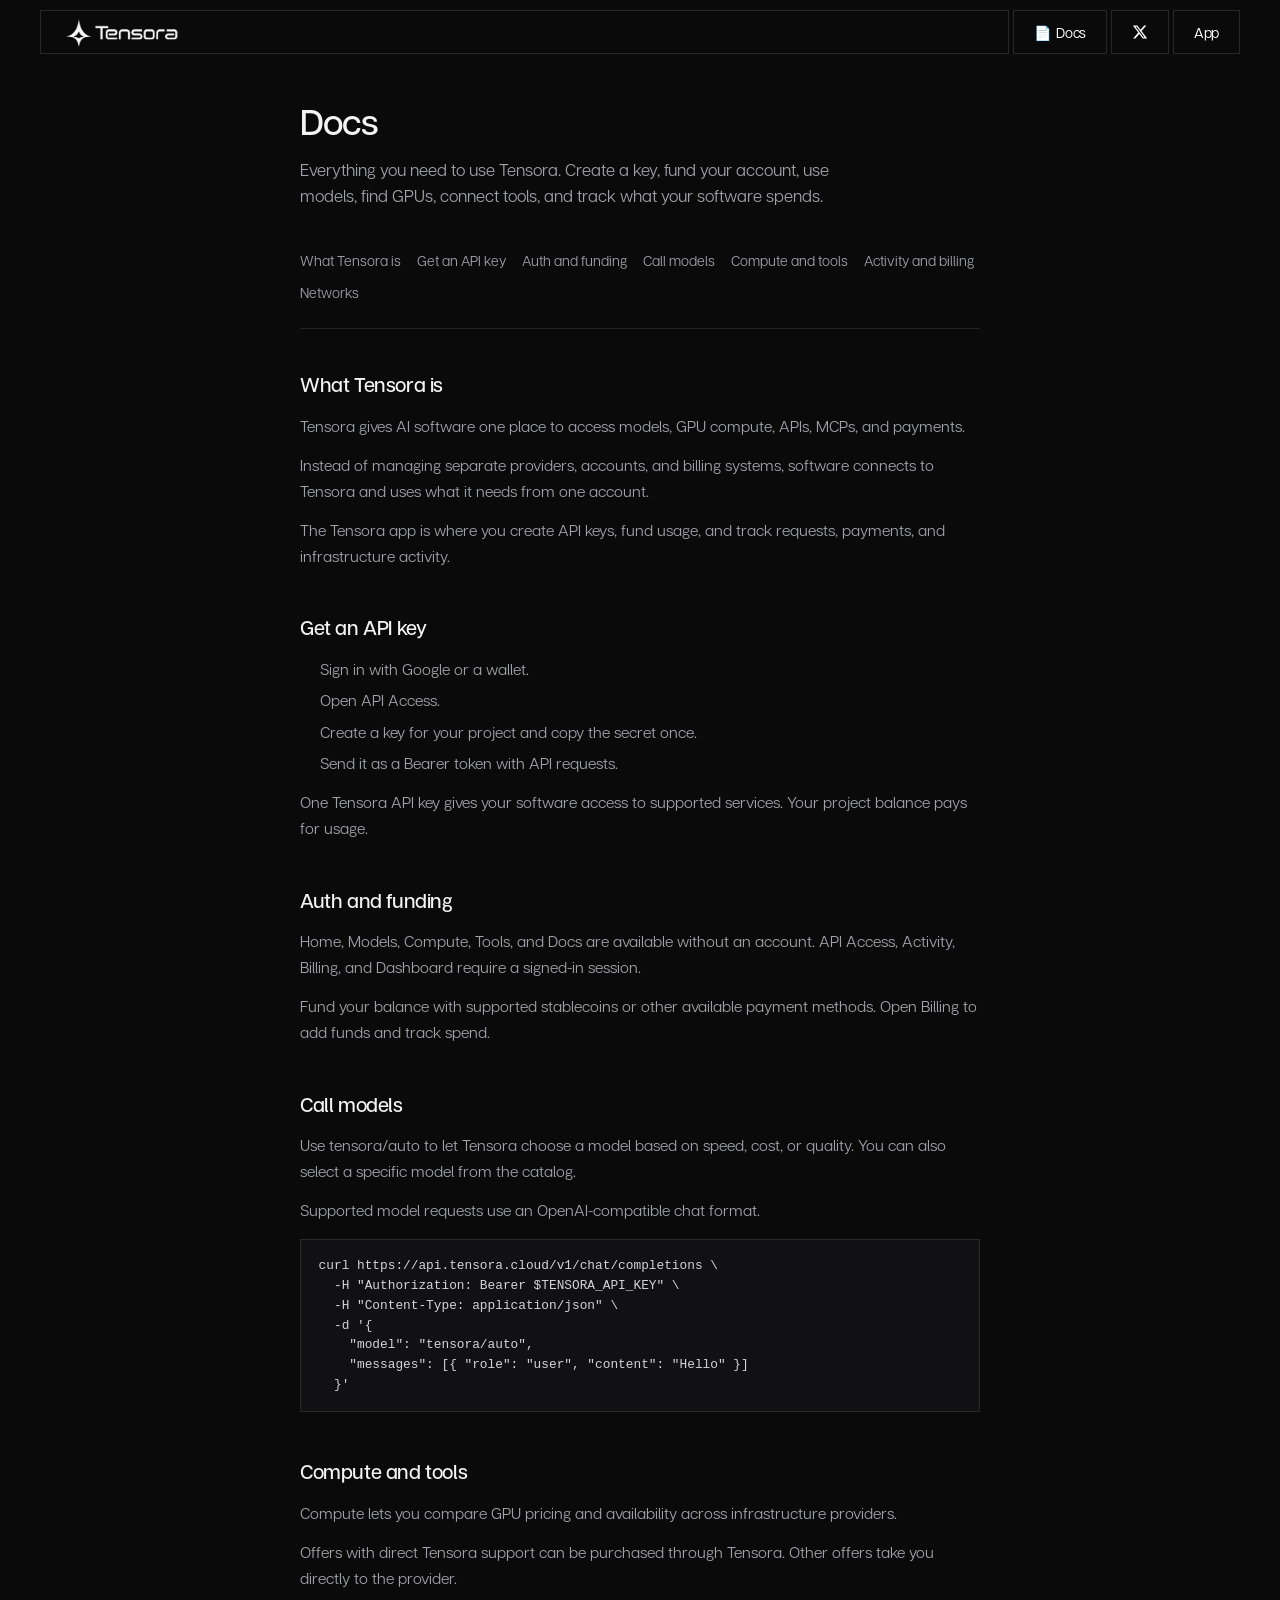
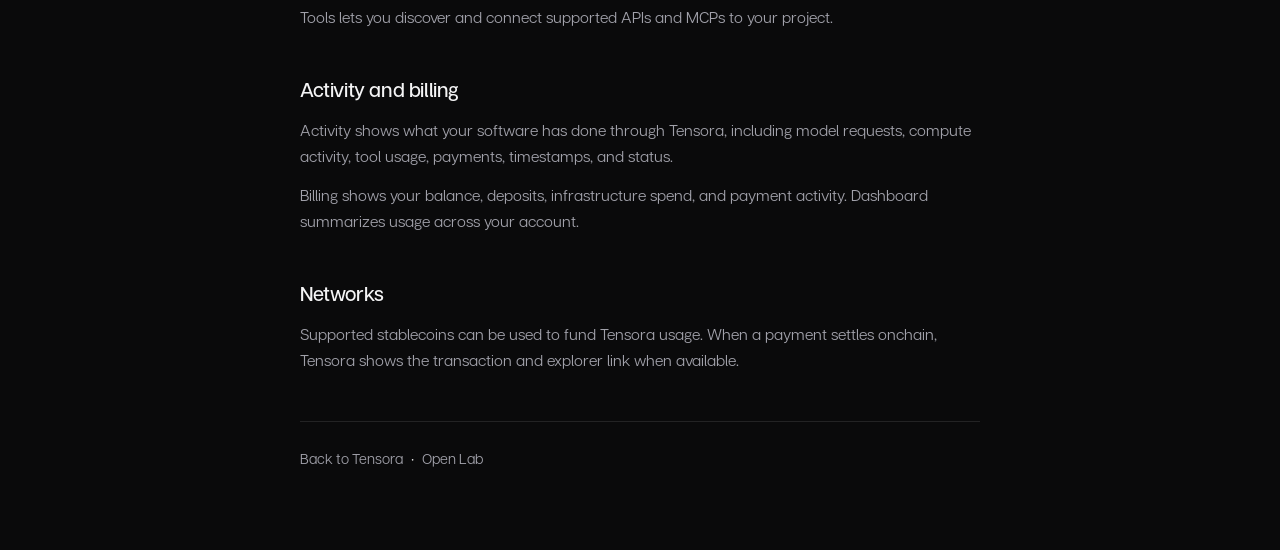
==== docs.html @ 8a699c8e "Initial commit: Tensora Cloud marketing site. Co-authored-by: Cursor <cursoragent@cursor.com>" ====
<!DOCTYPE html>
<html lang="en" class="dark">
<head>
  <meta charset="utf-8" />
  <meta name="viewport" content="width=device-width, initial-scale=1" />
  <title>Docs | Tensora</title>
  <meta name="description" content="Learn how to use models, compare GPU compute, connect tools, fund usage, and track activity through Tensora." />
  <link rel="stylesheet" href="assets/use.typekit.net/tcb4uyw.css" />
  <link rel="stylesheet" href="_next/static/chunks/139uxl22pgbkf_0db2327f.css" />
  <style>
    :root {
      --doc-bg: #0a0a0b;
      --doc-fg: #f4f4f5;
      --doc-muted: #a1a1aa;
      --doc-line: rgba(255,255,255,0.1);
    }
    body.docs-page {
      margin: 0;
      background: var(--doc-bg);
      color: var(--doc-fg);
      font-family: "articulat-cf", Inter, ui-sans-serif, system-ui, sans-serif;
    }
    .docs-wrap {
      max-width: 720px;
      margin: 0 auto;
      padding: 2.5rem 1.25rem 5rem;
    }
    .docs-wrap h1 {
      margin: 0 0 0.5rem;
      font-size: clamp(1.75rem, 4vw, 2.25rem);
      font-weight: 600;
      letter-spacing: -0.03em;
    }
    .docs-lead {
      margin: 0 0 2.5rem;
      color: var(--doc-muted);
      font-size: 1.05rem;
      line-height: 1.55;
      max-width: 36rem;
    }
    .docs-toc {
      display: flex;
      flex-wrap: wrap;
      gap: 0.5rem 1rem;
      margin: 0 0 2.5rem;
      padding: 0 0 1.5rem;
      border-bottom: 1px solid var(--doc-line);
      list-style: none;
    }
    .docs-toc a {
      color: var(--doc-muted);
      text-decoration: none;
      font-size: 0.875rem;
    }
    .docs-toc a:hover { color: var(--doc-fg); }
    .docs-section {
      margin-bottom: 2.75rem;
      scroll-margin-top: 5rem;
    }
    .docs-section h2 {
      margin: 0 0 0.85rem;
      font-size: 1.25rem;
      font-weight: 600;
      letter-spacing: -0.02em;
    }
    .docs-section p {
      margin: 0 0 0.85rem;
      color: var(--doc-muted);
      font-size: 0.975rem;
      line-height: 1.65;
    }
    .docs-section p:last-child { margin-bottom: 0; }
    .docs-section ol,
    .docs-section ul {
      margin: 0.5rem 0 0.85rem;
      padding-left: 1.25rem;
      color: var(--doc-muted);
      font-size: 0.975rem;
      line-height: 1.65;
    }
    .docs-section li { margin-bottom: 0.35rem; }
    .docs-section code,
    .docs-section pre {
      font-family: ui-monospace, SFMono-Regular, Menlo, Consolas, monospace;
      font-size: 0.8rem;
    }
    .docs-section pre {
      margin: 1rem 0 0;
      padding: 1rem 1.1rem;
      overflow-x: auto;
      border: 1px solid var(--doc-line);
      background: #111113;
      color: #d4d4d8;
      line-height: 1.55;
    }
    .docs-section a {
      color: var(--doc-fg);
      text-underline-offset: 3px;
    }
    .docs-footer-link {
      margin-top: 3rem;
      padding-top: 1.5rem;
      border-top: 1px solid var(--doc-line);
    }
    .docs-footer-link a {
      color: var(--doc-muted);
      font-size: 0.9rem;
      text-decoration: none;
    }
    .docs-footer-link a:hover { color: var(--doc-fg); }
  </style>
</head>
<body class="docs-page">
  <header class="sticky top-0 z-50 flex items-center pt-2.5">
    <div class="container flex items-center gap-1">
      <div class="relative z-60 flex h-11 flex-1 items-center justify-between bg-[#0a0a0b] border border-white/15 pr-0 pl-6">
        <div class="relative flex h-full shrink-0 items-center">
          <a class="inline-flex shrink-0" href="index.html">
            <img alt="Tensora" class="block h-7 w-auto shrink-0" height="56" width="290" src="images/brand/logo-header-white.png?v=5" />
          </a>
        </div>
      </div>
      <nav aria-label="Actions" class="hidden items-center gap-1 lg:flex">
        <a class="inline-flex items-center justify-center h-11 gap-1.5 font-medium tracking-tight transition duration-200 ease-in-out border border-white/20 bg-transparent text-white hover:bg-white/10 px-5 text-sm" href="docs.html"><span aria-hidden="true">📄</span> Docs</a>
        <a aria-label="X (Twitter)" class="inline-flex items-center justify-center h-11 gap-1.5 font-medium tracking-tight transition duration-200 ease-in-out border border-white/20 bg-transparent text-white hover:bg-white/10 px-5 text-sm" href="https://x.com/tensoracloud" rel="noopener noreferrer" target="_blank">
          <svg aria-hidden="true" fill="currentColor" height="16" viewBox="0 0 24 24" width="16" xmlns="http://www.w3.org/2000/svg"><path d="M18.244 2.25h3.308l-7.227 8.26 8.502 11.24H16.17l-5.214-6.817L4.99 21.75H1.68l7.73-8.835L1.254 2.25H8.08l4.713 6.231zm-1.161 17.52h1.833L7.084 4.126H5.117z"></path></svg>
        </a>
        <a class="inline-flex items-center justify-center h-11 gap-1.5 font-medium tracking-tight transition duration-200 ease-in-out border border-white/20 bg-transparent text-white hover:bg-white/10 px-5 text-sm" href="https://app.tensoracloud.xyz/lab/home">App</a>
      </nav>
    </div>
  </header>

  <main class="docs-wrap">
    <h1>Docs</h1>
    <p class="docs-lead">Everything you need to use Tensora. Create a key, fund your account, use models, find GPUs, connect tools, and track what your software spends.</p>

    <ul class="docs-toc">
      <li><a href="#what">What Tensora is</a></li>
      <li><a href="#key">Get an API key</a></li>
      <li><a href="#auth">Auth and funding</a></li>
      <li><a href="#models">Call models</a></li>
      <li><a href="#compute">Compute and tools</a></li>
      <li><a href="#ledger">Activity and billing</a></li>
      <li><a href="#networks">Networks</a></li>
    </ul>

    <section class="docs-section" id="what">
      <h2>What Tensora is</h2>
      <p>Tensora gives AI software one place to access models, GPU compute, APIs, MCPs, and payments.</p>
      <p>Instead of managing separate providers, accounts, and billing systems, software connects to Tensora and uses what it needs from one account.</p>
      <p>The Tensora app is where you create API keys, fund usage, and track requests, payments, and infrastructure activity.</p>
    </section>

    <section class="docs-section" id="key">
      <h2>Get an API key</h2>
      <ol>
        <li>Sign in with Google or a wallet.</li>
        <li>Open API Access.</li>
        <li>Create a key for your project and copy the secret once.</li>
        <li>Send it as a Bearer token with API requests.</li>
      </ol>
      <p>One Tensora API key gives your software access to supported services. Your project balance pays for usage.</p>
    </section>

    <section class="docs-section" id="auth">
      <h2>Auth and funding</h2>
      <p>Home, Models, Compute, Tools, and Docs are available without an account. API Access, Activity, Billing, and Dashboard require a signed-in session.</p>
      <p>Fund your balance with supported stablecoins or other available payment methods. Open Billing to add funds and track spend.</p>
    </section>

    <section class="docs-section" id="models">
      <h2>Call models</h2>
      <p>Use tensora/auto to let Tensora choose a model based on speed, cost, or quality. You can also select a specific model from the catalog.</p>
      <p>Supported model requests use an OpenAI-compatible chat format.</p>
      <pre>curl https://api.tensora.cloud/v1/chat/completions \
  -H "Authorization: Bearer $TENSORA_API_KEY" \
  -H "Content-Type: application/json" \
  -d '{
    "model": "tensora/auto",
    "messages": [{ "role": "user", "content": "Hello" }]
  }'</pre>
    </section>

    <section class="docs-section" id="compute">
      <h2>Compute and tools</h2>
      <p>Compute lets you compare GPU pricing and availability across infrastructure providers.</p>
      <p>Offers with direct Tensora support can be purchased through Tensora. Other offers take you directly to the provider.</p>
      <p>Tools lets you discover and connect supported APIs and MCPs to your project.</p>
    </section>

    <section class="docs-section" id="ledger">
      <h2>Activity and billing</h2>
      <p>Activity shows what your software has done through Tensora, including model requests, compute activity, tool usage, payments, timestamps, and status.</p>
      <p>Billing shows your balance, deposits, infrastructure spend, and payment activity. Dashboard summarizes usage across your account.</p>
    </section>

    <section class="docs-section" id="networks">
      <h2>Networks</h2>
      <p>Supported stablecoins can be used to fund Tensora usage. When a payment settles onchain, Tensora shows the transaction and explorer link when available.</p>
    </section>

    <div class="docs-footer-link">
      <a href="index.html">Back to Tensora</a>
      &nbsp;·&nbsp;
      <a href="https://app.tensoracloud.xyz/lab/home">Open Lab</a>
    </div>
  </main>
</body>
</html>
---- assets/use.typekit.net/tcb4uyw.css ----
/*
 * The Typekit service used to deliver this font or fonts for use on websites
 * is provided by Adobe and is subject to these Terms of Use
 * http://www.adobe.com/products/eulas/tou_typekit. For font license
 * information, see the list below.
 *
 * articulat-cf:
 *   - http://typekit.com/eulas/000000000000000077524f49
 *   - http://typekit.com/eulas/000000000000000077524f50
 *   - http://typekit.com/eulas/000000000000000077524f4e
 *   - http://typekit.com/eulas/000000000000000077524f45
 *   - http://typekit.com/eulas/000000000000000077524f46
 *   - http://typekit.com/eulas/000000000000000077524f48
 *   - http://typekit.com/eulas/000000000000000077524f47
 *   - http://typekit.com/eulas/000000000000000077524f4d
 * articulat-heavy-cf:
 *   - http://typekit.com/eulas/000000000000000077524f4a
 *   - http://typekit.com/eulas/000000000000000077524f41
 *
 * © 2009-2026 Adobe Systems Incorporated. All Rights Reserved.
 */
/*{"last_published":"2026-03-04 16:23:05 UTC"}*/

@import url("../p.typekit.net/p_019ca8a6.css");

@font-face {
font-family:"articulat-cf";
src:url("font_e1961e20.woff2") format("woff2"),url("font_e1961e20.woff2") format("woff"),url("font_e1961e20.woff2") format("opentype");
font-display:swap;font-style:normal;font-weight:400;font-stretch:normal;
}

@font-face {
font-family:"articulat-cf";
src:url("font_e003db55.woff2") format("woff2"),url("font_e003db55.woff2") format("woff"),url("font_e003db55.woff2") format("opentype");
font-display:swap;font-style:normal;font-weight:500;font-stretch:normal;
}

@font-face {
font-family:"articulat-cf";
src:url("font_5bbaa12d.woff2") format("woff2"),url("font_5bbaa12d.woff2") format("woff"),url("font_5bbaa12d.woff2") format("opentype");
font-display:swap;font-style:normal;font-weight:600;font-stretch:normal;
}

@font-face {
font-family:"articulat-cf";
src:url("font_652f71be.woff2") format("woff2"),url("font_652f71be.woff2") format("woff"),url("font_652f71be.woff2") format("opentype");
font-display:swap;font-style:normal;font-weight:700;font-stretch:normal;
}

@font-face {
font-family:"articulat-cf";
src:url("font_e2656b17.woff2") format("woff2"),url("font_e2656b17.woff2") format("woff"),url("font_e2656b17.woff2") format("opentype");
font-display:swap;font-style:italic;font-weight:700;font-stretch:normal;
}

@font-face {
font-family:"articulat-cf";
src:url("font_1f8b46bb.woff2") format("woff2"),url("font_1f8b46bb.woff2") format("woff"),url("font_1f8b46bb.woff2") format("opentype");
font-display:swap;font-style:italic;font-weight:600;font-stretch:normal;
}

@font-face {
font-family:"articulat-cf";
src:url("font_fdccd016.woff2") format("woff2"),url("font_fdccd016.woff2") format("woff"),url("font_fdccd016.woff2") format("opentype");
font-display:swap;font-style:italic;font-weight:400;font-stretch:normal;
}

@font-face {
font-family:"articulat-cf";
src:url("font_af99603a.woff2") format("woff2"),url("font_af99603a.woff2") format("woff"),url("font_af99603a.woff2") format("opentype");
font-display:swap;font-style:italic;font-weight:500;font-stretch:normal;
}

@font-face {
font-family:"articulat-heavy-cf";
src:url("font_c150fe99.woff2") format("woff2"),url("font_c150fe99.woff2") format("woff"),url("font_c150fe99.woff2") format("opentype");
font-display:swap;font-style:normal;font-weight:900;font-stretch:normal;
}

@font-face {
font-family:"articulat-heavy-cf";
src:url("font_ca718fb1.woff2") format("woff2"),url("font_ca718fb1.woff2") format("woff"),url("font_ca718fb1.woff2") format("opentype");
font-display:swap;font-style:italic;font-weight:900;font-stretch:normal;
}

.tk-articulat-cf { font-family: "articulat-cf",sans-serif; }
.tk-articulat-heavy-cf { font-family: "articulat-heavy-cf",sans-serif; }
---- _next/static/chunks/139uxl22pgbkf_0db2327f.css ----
@layer properties{@supports (((-webkit-hyphens:none)) and (not (margin-trim:inline))) or ((-moz-orient:inline) and (not (color:rgb(from red r g b)))){*,:before,:after,::backdrop{--tw-border-spacing-x:0;--tw-border-spacing-y:0;--tw-translate-x:0;--tw-translate-y:0;--tw-translate-z:0;--tw-rotate-x:initial;--tw-rotate-y:initial;--tw-rotate-z:initial;--tw-skew-x:initial;--tw-skew-y:initial;--tw-scroll-snap-strictness:proximity;--tw-space-y-reverse:0;--tw-space-x-reverse:0;--tw-divide-y-reverse:0;--tw-border-style:solid;--tw-gradient-position:initial;--tw-gradient-from:#0000;--tw-gradient-via:#0000;--tw-gradient-to:#0000;--tw-gradient-stops:initial;--tw-gradient-via-stops:initial;--tw-gradient-from-position:0%;--tw-gradient-via-position:50%;--tw-gradient-to-position:100%;--tw-leading:initial;--tw-font-weight:initial;--tw-tracking:initial;--tw-ordinal:initial;--tw-slashed-zero:initial;--tw-numeric-figure:initial;--tw-numeric-spacing:initial;--tw-numeric-fraction:initial;--tw-shadow:0 0 #0000;--tw-shadow-color:initial;--tw-shadow-alpha:100%;--tw-inset-shadow:0 0 #0000;--tw-inset-shadow-color:initial;--tw-inset-shadow-alpha:100%;--tw-ring-color:initial;--tw-ring-shadow:0 0 #0000;--tw-inset-ring-color:initial;--tw-inset-ring-shadow:0 0 #0000;--tw-ring-inset:initial;--tw-ring-offset-width:0px;--tw-ring-offset-color:#fff;--tw-ring-offset-shadow:0 0 #0000;--tw-outline-style:solid;--tw-blur:initial;--tw-brightness:initial;--tw-contrast:initial;--tw-grayscale:initial;--tw-hue-rotate:initial;--tw-invert:initial;--tw-opacity:initial;--tw-saturate:initial;--tw-sepia:initial;--tw-drop-shadow:initial;--tw-drop-shadow-color:initial;--tw-drop-shadow-alpha:100%;--tw-drop-shadow-size:initial;--tw-backdrop-blur:initial;--tw-backdrop-brightness:initial;--tw-backdrop-contrast:initial;--tw-backdrop-grayscale:initial;--tw-backdrop-hue-rotate:initial;--tw-backdrop-invert:initial;--tw-backdrop-opacity:initial;--tw-backdrop-saturate:initial;--tw-backdrop-sepia:initial;--tw-duration:initial;--tw-ease:initial;--tw-content:"";--tw-animation-delay:0s;--tw-animation-direction:normal;--tw-animation-duration:initial;--tw-animation-fill-mode:none;--tw-animation-iteration-count:1;--tw-enter-blur:0;--tw-enter-opacity:1;--tw-enter-rotate:0;--tw-enter-scale:1;--tw-enter-translate-x:0;--tw-enter-translate-y:0;--tw-exit-blur:0;--tw-exit-opacity:1;--tw-exit-rotate:0;--tw-exit-scale:1;--tw-exit-translate-x:0;--tw-exit-translate-y:0}}}@layer theme{:root,:host{--font-sans:var(--font-inter), ui-sans-serif, system-ui, sans-serif, "Apple Color Emoji", "Segoe UI Emoji", "Segoe UI Symbol", "Noto Color Emoji";--color-blue-50:oklch(97% .014 254.604);--color-blue-600:oklch(54.6% .245 262.881);--color-gray-200:oklch(92.8% .006 264.531);--color-black:#000;--color-white:#fff;--spacing:.25rem;--breakpoint-sm:40rem;--container-sm:24rem;--container-md:28rem;--container-lg:32rem;--container-xl:36rem;--container-2xl:42rem;--container-3xl:48rem;--container-5xl:64rem;--container-7xl:80rem;--text-xs:.75rem;--text-xs--line-height:calc(1 / .75);--text-sm:.875rem;--text-sm--line-height:calc(1.25 / .875);--text-base:1rem;--text-base--line-height:calc(1.5 / 1);--text-lg:1.125rem;--text-lg--line-height:calc(1.75 / 1.125);--text-xl:1.25rem;--text-xl--line-height:calc(1.75 / 1.25);--text-2xl:1.5rem;--text-2xl--line-height:calc(2 / 1.5);--text-3xl:1.875rem;--text-3xl--line-height:calc(2.25 / 1.875);--text-4xl:2.25rem;--text-4xl--line-height:calc(2.5 / 2.25);--text-5xl:3rem;--text-5xl--line-height:1;--text-6xl:3.75rem;--text-6xl--line-height:1;--text-8xl:6rem;--text-8xl--line-height:1;--text-9xl:8rem;--text-9xl--line-height:1;--font-weight-normal:400;--font-weight-medium:500;--font-weight-semibold:600;--font-weight-bold:700;--tracking-tighter:-.05em;--tracking-tight:-.025em;--tracking-wide:.025em;--leading-tight:1.25;--leading-snug:1.375;--leading-normal:1.5;--radius-xl:.75rem;--radius-2xl:1rem;--ease-out:cubic-bezier(0, 0, .2, 1);--ease-in-out:cubic-bezier(.4, 0, .2, 1);--animate-spin:spin 1s linear infinite;--animate-pulse:pulse 2s cubic-bezier(.4, 0, .6, 1) infinite;--blur-2xl:40px;--aspect-video:16 / 9;--default-transition-duration:.15s;--default-transition-timing-function:cubic-bezier(.4, 0, .2, 1);--default-font-family:var(--font-inter), ui-sans-serif, system-ui, sans-serif, "Apple Color Emoji", "Segoe UI Emoji", "Segoe UI Symbol", "Noto Color Emoji";--default-mono-font-family:var(--font-jetbrains-mono), ui-monospace, SFMono-Regular, Menlo, Monaco, Consolas, "Liberation Mono", "Courier New", monospace;--color-background:#040406;--color-foreground:#fff;--color-gray-90:#e3e4e9;--color-gray-30:#464853;--color-popover:#09090b;--color-muted-foreground:#a1a1aa;--color-border:#27272a;--spacing-content:96rem}}@layer base{*,:after,:before,::backdrop{box-sizing:border-box;border:0 solid;margin:0;padding:0}::file-selector-button{box-sizing:border-box;border:0 solid;margin:0;padding:0}html,:host{-webkit-text-size-adjust:100%;tab-size:4;line-height:1.5;font-family:var(--default-font-family,ui-sans-serif, system-ui, sans-serif, "Apple Color Emoji", "Segoe UI Emoji", "Segoe UI Symbol", "Noto Color Emoji");font-feature-settings:var(--default-font-feature-settings,normal);font-variation-settings:var(--default-font-variation-settings,normal);-webkit-tap-highlight-color:transparent}hr{height:0;color:inherit;border-top-width:1px}abbr:where([title]){text-decoration:underline dotted}h1,h2,h3,h4,h5,h6{font-size:inherit;font-weight:inherit}a{color:inherit;-webkit-text-decoration:inherit;-webkit-text-decoration:inherit;-webkit-text-decoration:inherit;text-decoration:inherit}b,strong{font-weight:bolder}code,kbd,samp,pre{font-family:var(--default-mono-font-family,ui-monospace, SFMono-Regular, Menlo, Monaco, Consolas, "Liberation Mono", "Courier New", monospace);font-feature-settings:var(--default-mono-font-feature-settings,normal);font-variation-settings:var(--default-mono-font-variation-settings,normal);font-size:1em}small{font-size:80%}sub,sup{vertical-align:baseline;font-size:75%;line-height:0;position:relative}sub{bottom:-.25em}sup{top:-.5em}table{text-indent:0;border-color:inherit;border-collapse:collapse}:-moz-focusring{outline:auto}progress{vertical-align:baseline}summary{display:list-item}ol,ul,menu{list-style:none}img,svg,video,canvas,audio,iframe,embed,object{vertical-align:middle;display:block}img,video{max-width:100%;height:auto}button,input,select,optgroup,textarea{font:inherit;font-feature-settings:inherit;font-variation-settings:inherit;letter-spacing:inherit;color:inherit;opacity:1;background-color:#0000;border-radius:0}::file-selector-button{font:inherit;font-feature-settings:inherit;font-variation-settings:inherit;letter-spacing:inherit;color:inherit;opacity:1;background-color:#0000;border-radius:0}:where(select:is([multiple],[size])) optgroup{font-weight:bolder}:where(select:is([multiple],[size])) optgroup option{padding-inline-start:20px}::file-selector-button{margin-inline-end:4px}::placeholder{opacity:1}@supports (not ((-webkit-appearance:-apple-pay-button))) or (contain-intrinsic-size:1px){::placeholder{color:currentColor}@supports (color:color-mix(in lab, red, red)){::placeholder{color:color-mix(in oklab, currentcolor 50%, transparent)}}}textarea{resize:vertical}::-webkit-search-decoration{-webkit-appearance:none}::-webkit-date-and-time-value{min-height:1lh;text-align:inherit}::-webkit-datetime-edit{display:inline-flex}::-webkit-datetime-edit-fields-wrapper{padding:0}::-webkit-datetime-edit{padding-block:0}::-webkit-datetime-edit-year-field{padding-block:0}::-webkit-datetime-edit-month-field{padding-block:0}::-webkit-datetime-edit-day-field{padding-block:0}::-webkit-datetime-edit-hour-field{padding-block:0}::-webkit-datetime-edit-minute-field{padding-block:0}::-webkit-datetime-edit-second-field{padding-block:0}::-webkit-datetime-edit-millisecond-field{padding-block:0}::-webkit-datetime-edit-meridiem-field{padding-block:0}::-webkit-calendar-picker-indicator{line-height:1}:-moz-ui-invalid{box-shadow:none}button,input:where([type=button],[type=reset],[type=submit]){appearance:button}::file-selector-button{appearance:button}::-webkit-inner-spin-button{height:auto}::-webkit-outer-spin-button{height:auto}[hidden]:where(:not([hidden=until-found])){display:none!important}*,:after,:before,::backdrop{border-color:var(--color-gray-200,currentcolor)}::file-selector-button{border-color:var(--color-gray-200,currentcolor)}*{border-color:#27272a}body{color:#fff;background-color:#040406}body:has([data-slot=documentation-menu-trigger]){--footer-safe-area-spacing:3.25rem}:where(:focus-visible):focus-visible{--tw-ring-shadow:var(--tw-ring-inset,) 0 0 0 calc(2px + var(--tw-ring-offset-width)) var(--tw-ring-color,currentcolor);box-shadow:var(--tw-inset-shadow), var(--tw-inset-ring-shadow), var(--tw-ring-offset-shadow), var(--tw-ring-shadow), var(--tw-shadow);--tw-ring-color:#a3c7fa;--tw-ring-offset-width:2px;--tw-ring-offset-shadow:var(--tw-ring-inset,) 0 0 0 var(--tw-ring-offset-width) var(--tw-ring-offset-color);--tw-ring-offset-color:#040406;--tw-outline-style:none;outline-style:none}@media (forced-colors:active){:where(:focus-visible):focus-visible{outline-offset:2px;outline:2px solid #0000}}a:not([class]){border-radius:.25rem}a:not([class]):focus-visible{--tw-ring-offset-width:0px;--tw-ring-offset-shadow:var(--tw-ring-inset,) 0 0 0 var(--tw-ring-offset-width) var(--tw-ring-offset-color)}button:not(:disabled),[role=button]:not(:disabled){cursor:pointer}}@layer components{.c15t-ui-root-RhSvQ>:not([hidden])~:not([hidden]){--space-y-reverse:0;margin-top:calc(1rem * calc(1 - var(--space-y-reverse)));margin-bottom:calc(1rem * var(--space-y-reverse))}.c15t-ui-item-v83OH{padding:var(--accordion-padding);background-color:var(--accordion-background-color);box-shadow:inset 0 0 0 1px var(--accordion-border-color);transition:background-color var(--accordion-duration) var(--accordion-ease), box-shadow var(--accordion-duration) var(--accordion-ease);border-radius:var(--accordion-radius);position:relative;overflow:visible}.c15t-dark .c15t-ui-item-v83OH{background-color:var(--accordion-background-color-dark);box-shadow:inset 0 0 0 1px var(--accordion-border-color-dark)}.c15t-ui-item-v83OH:is(:hover,[data-state=open]){background-color:var(--accordion-background-hover);box-shadow:inset 0 0 0 1px var(--accordion-border-color)}.c15t-dark .c15t-ui-item-v83OH:is(:hover,[data-state=open]){background-color:var(--accordion-background-hover-dark);box-shadow:inset 0 0 0 1px var(--accordion-border-color-dark)}.c15t-ui-item-v83OH:focus-within:not(:has(.c15t-ui-triggerInner-lwGP6:focus-visible)){background-color:var(--accordion-background-hover);box-shadow:inset 0 0 0 1px var(--accordion-border-color)}.c15t-dark .c15t-ui-item-v83OH:focus-within:not(:has(.c15t-ui-triggerInner-lwGP6:focus-visible)){background-color:var(--accordion-background-hover-dark);box-shadow:inset 0 0 0 1px var(--accordion-border-color-dark)}.c15t-ui-item-v83OH:has(.c15t-ui-triggerInner-lwGP6:focus-visible){box-shadow:var(--accordion-focus-shadow)}.c15t-dark .c15t-ui-item-v83OH:has(.c15t-ui-triggerInner-lwGP6:focus-visible){box-shadow:var(--accordion-focus-shadow-dark)}.c15t-ui-trigger-uhpMT{justify-content:space-between;align-items:center;width:100%;display:flex;position:relative;overflow:visible}.c15t-ui-triggerInner-lwGP6{letter-spacing:-.006em;text-align:left;width:100%;color:var(--accordion-text-color);cursor:pointer;border-radius:var(--accordion-radius);z-index:1;touch-action:manipulation;background:0 0;border:0;justify-content:flex-start;align-items:center;gap:.625rem;margin:0;padding:0;font-size:.875rem;font-weight:500;line-height:1.25rem;display:flex;position:relative}.c15t-ui-triggerInner-lwGP6 [data-slot=accordion-arrow]{margin-inline-start:auto}.c15t-dark .c15t-ui-triggerInner-lwGP6{color:var(--accordion-text-color-dark)}.c15t-ui-triggerInner-lwGP6:focus-visible{outline:none}.c15t-ui-icon-X1brh{width:var(--accordion-icon-size);height:var(--accordion-icon-size);color:var(--accordion-icon-color);flex-shrink:0}.c15t-dark .c15t-ui-icon-X1brh{color:var(--accordion-icon-color-dark)}.c15t-ui-arrowOpen-yE84x,.c15t-ui-arrowClose-QjqQt{width:var(--accordion-icon-size);height:var(--accordion-icon-size);transition:color var(--accordion-duration) var(--accordion-ease);flex-shrink:0;display:block}.c15t-ui-arrowOpen-yE84x{color:var(--accordion-arrow-color)}.c15t-dark .c15t-ui-arrowOpen-yE84x{color:var(--accordion-arrow-color-dark)}.c15t-ui-item-v83OH:hover .c15t-ui-arrowOpen-yE84x{color:var(--accordion-icon-color)}.c15t-dark .c15t-ui-item-v83OH:hover .c15t-ui-arrowOpen-yE84x{color:var(--accordion-icon-color-dark)}.c15t-ui-arrowClose-QjqQt{color:var(--accordion-icon-color);display:none}.c15t-dark .c15t-ui-arrowClose-QjqQt{color:var(--accordion-icon-color-dark)}.c15t-ui-item-v83OH[data-state=open] .c15t-ui-arrowOpen-yE84x{display:none}.c15t-ui-item-v83OH[data-state=open] .c15t-ui-arrowClose-QjqQt{display:block}.c15t-ui-content-YJGot{transition:grid-template-rows var(--accordion-duration) var(--accordion-ease);grid-template-rows:0fr;display:grid;overflow:hidden}.c15t-ui-content-YJGot[data-state=open]{grid-template-rows:1fr}.c15t-ui-content-YJGot[data-state=closed]{pointer-events:none}.c15t-ui-content-YJGot>[data-slot=accordion-content-viewport]{min-height:0;overflow:hidden}.c15t-ui-contentInner-lPIUe{letter-spacing:-.006em;color:var(--accordion-content-color);opacity:1;transition:opacity calc(var(--accordion-duration) * .35) ease-out, transform calc(var(--accordion-duration) * .35) ease-out;will-change:opacity, transform;padding-top:.75rem;font-size:.875rem;line-height:1.25rem;transform:translateY(0)}.c15t-ui-content-YJGot[data-state=closed] .c15t-ui-contentInner-lPIUe{opacity:0;transform:translateY(-.125rem)}.c15t-dark .c15t-ui-contentInner-lPIUe{color:var(--accordion-content-color-dark)}@media (prefers-reduced-motion:reduce){.c15t-ui-item-v83OH,.c15t-ui-content-YJGot,.c15t-ui-arrowOpen-yE84x,.c15t-ui-arrowClose-QjqQt{transition:none}}@media (hover:none){.c15t-ui-item-v83OH:hover{background-color:var(--accordion-background-color)}.c15t-ui-item-v83OH:hover .c15t-ui-arrowOpen-yE84x{color:var(--accordion-arrow-color)}}.c15t-ui-button-Lo5cc{border-radius:var(--button-border-radius);font-weight:var(--button-font-weight);transition:var(--button-transition);cursor:var(--button-cursor);border:var(--button-border-width) var(--button-border-style) var(--button-border-color);font-size:var(--button-font-size);line-height:var(--button-line-height);color:var(--button-text);font-family:var(--button-font);touch-action:manipulation;justify-content:center;align-items:center;gap:.5rem;display:inline-flex}.c15t-ui-button-Lo5cc:focus-visible{box-shadow:var(--button-shadow-primary-focus);outline:none}.c15t-dark .c15t-ui-button-Lo5cc:focus-visible{box-shadow:var(--button-shadow-primary-focus-dark)}.c15t-dark .c15t-ui-button-Lo5cc{color:var(--button-text-dark)}.c15t-ui-button-Lo5cc:disabled{opacity:.5;cursor:not-allowed}.c15t-ui-button-Lo5cc:active:not(:disabled){transform:scale(.97)}.c15t-ui-button-medium-zdZk5{font-size:var(--button-font-size);line-height:var(--button-line-height);padding:.625rem 1rem}.c15t-ui-button-small-nclev{font-size:var(--button-font-size);line-height:var(--button-line-height);padding:.5rem .75rem}.c15t-ui-button-xsmall-xj0Fq{font-size:var(--button-font-size);line-height:var(--button-line-height);padding:.375rem .625rem}.c15t-ui-button-xxsmall-qDcpO{font-size:var(--button-font-size);line-height:var(--button-line-height);padding:.25rem .5rem}.c15t-ui-button-primary-filled-u895k{background-color:var(--button-primary);color:var(--button-background-color)}.c15t-ui-button-primary-filled-u895k:focus-visible{box-shadow:var(--button-shadow-primary-focus)}.c15t-dark .c15t-ui-button-primary-filled-u895k{background-color:var(--button-primary-dark);color:var(--button-background-color-dark)}.c15t-ui-button-primary-filled-u895k:hover:not(:disabled){background-color:var(--button-primary-hover);transition:var(--button-hover-transition-color)}.c15t-dark .c15t-ui-button-primary-filled-u895k:hover:not(:disabled){background-color:var(--button-primary-hover-dark);transition:var(--button-hover-transition-color)}.c15t-ui-button-primary-stroke-rMkBn{background-color:var(--button-background-color);color:var(--button-primary);box-shadow:var(--button-shadow-primary)}.c15t-dark .c15t-ui-button-primary-stroke-rMkBn{background-color:var(--button-background-color-dark);color:var(--button-primary-dark);box-shadow:var(--button-shadow-primary-dark)}.c15t-ui-button-primary-stroke-rMkBn:hover:not(:disabled){background-color:var(--button-primary-hover-tint);box-shadow:var(--button-shadow-primary-hover);transition:var(--button-hover-transition-full)}.c15t-dark .c15t-ui-button-primary-stroke-rMkBn:hover:not(:disabled){background-color:var(--button-primary-hover-tint);box-shadow:var(--button-shadow-primary-hover-dark);transition:var(--button-hover-transition-full)}.c15t-ui-button-primary-lighter-pa1_G{background-color:var(--button-primary)}@supports (color:color-mix(in lab, red, red)){.c15t-ui-button-primary-lighter-pa1_G{background-color:color-mix(in srgb, var(--button-primary) 10%, transparent)}}.c15t-ui-button-primary-lighter-pa1_G{color:var(--button-primary)}@supports (color:color-mix(in lab, red, red)){.c15t-ui-button-primary-lighter-pa1_G{color:color-mix(in srgb, var(--button-primary) 85%, black)}}.c15t-dark .c15t-ui-button-primary-lighter-pa1_G{background-color:var(--button-primary-dark)}@supports (color:color-mix(in lab, red, red)){.c15t-dark .c15t-ui-button-primary-lighter-pa1_G{background-color:color-mix(in srgb, var(--button-primary-dark) 10%, transparent)}}.c15t-dark .c15t-ui-button-primary-lighter-pa1_G{color:var(--button-primary-dark)}.c15t-ui-button-primary-lighter-pa1_G:hover:not(:disabled){background-color:var(--button-primary)}@supports (color:color-mix(in lab, red, red)){.c15t-ui-button-primary-lighter-pa1_G:hover:not(:disabled){background-color:color-mix(in srgb, var(--button-primary) 20%, transparent)}}.c15t-ui-button-primary-lighter-pa1_G:hover:not(:disabled){transition:var(--button-hover-transition-color)}.c15t-dark .c15t-ui-button-primary-lighter-pa1_G:hover:not(:disabled){background-color:var(--button-primary-dark)}@supports (color:color-mix(in lab, red, red)){.c15t-dark .c15t-ui-button-primary-lighter-pa1_G:hover:not(:disabled){background-color:color-mix(in srgb, var(--button-primary-dark) 20%, transparent)}}.c15t-dark .c15t-ui-button-primary-lighter-pa1_G:hover:not(:disabled){transition:var(--button-hover-transition-color)}.c15t-ui-button-primary-ghost-gUXbr{color:var(--button-primary)}.c15t-dark .c15t-ui-button-primary-ghost-gUXbr{color:var(--button-primary-dark)}.c15t-ui-button-primary-ghost-gUXbr:hover:not(:disabled),.c15t-dark .c15t-ui-button-primary-ghost-gUXbr:hover:not(:disabled){background-color:var(--button-primary-hover-tint);transition:var(--button-hover-transition-color)}.c15t-ui-button-neutral-filled-iBUdt{background-color:var(--button-neutral);color:var(--button-background-color)}.c15t-ui-button-neutral-filled-iBUdt:focus-visible{box-shadow:var(--button-shadow-neutral-focus)}.c15t-dark .c15t-ui-button-neutral-filled-iBUdt{background-color:var(--button-neutral-dark);color:var(--button-background-color-dark)}.c15t-ui-button-neutral-filled-iBUdt:hover:not(:disabled){background-color:var(--button-neutral-hover);box-shadow:none;transition:var(--button-hover-transition-color)}.c15t-dark .c15t-ui-button-neutral-filled-iBUdt:hover:not(:disabled){background-color:var(--button-neutral-hover-dark);box-shadow:none;transition:var(--button-hover-transition-color)}.c15t-ui-button-neutral-stroke-FNAAx{background-color:var(--button-background-color);box-shadow:var(--button-shadow-neutral)}.c15t-dark .c15t-ui-button-neutral-stroke-FNAAx{background-color:var(--button-background-color-dark);box-shadow:var(--button-shadow-neutral-dark)}.c15t-ui-button-neutral-stroke-FNAAx:hover:not(:disabled){background-color:var(--button-neutral-hover-tint);box-shadow:none;color:var(--button-text-hover);transition:var(--button-hover-transition-full)}.c15t-dark .c15t-ui-button-neutral-stroke-FNAAx:hover:not(:disabled){background-color:var(--button-neutral-hover-tint);box-shadow:none;color:var(--button-text-hover-dark);transition:var(--button-hover-transition-full)}.c15t-ui-button-neutral-lighter-CHsDA{background-color:var(--button-neutral)}@supports (color:color-mix(in lab, red, red)){.c15t-ui-button-neutral-lighter-CHsDA{background-color:color-mix(in srgb, var(--button-neutral) 10%, transparent)}}.c15t-ui-button-neutral-lighter-CHsDA{color:var(--button-neutral)}.c15t-dark .c15t-ui-button-neutral-lighter-CHsDA{background-color:var(--button-neutral-dark)}@supports (color:color-mix(in lab, red, red)){.c15t-dark .c15t-ui-button-neutral-lighter-CHsDA{background-color:color-mix(in srgb, var(--button-neutral-dark) 10%, transparent)}}.c15t-dark .c15t-ui-button-neutral-lighter-CHsDA{color:var(--button-neutral-dark)}.c15t-ui-button-neutral-lighter-CHsDA:hover:not(:disabled){background-color:var(--button-neutral)}@supports (color:color-mix(in lab, red, red)){.c15t-ui-button-neutral-lighter-CHsDA:hover:not(:disabled){background-color:color-mix(in srgb, var(--button-neutral) 20%, transparent)}}.c15t-ui-button-neutral-lighter-CHsDA:hover:not(:disabled){transition:var(--button-hover-transition-color)}.c15t-dark .c15t-ui-button-neutral-lighter-CHsDA:hover:not(:disabled){background-color:var(--button-neutral-dark)}@supports (color:color-mix(in lab, red, red)){.c15t-dark .c15t-ui-button-neutral-lighter-CHsDA:hover:not(:disabled){background-color:color-mix(in srgb, var(--button-neutral-dark) 20%, transparent)}}.c15t-dark .c15t-ui-button-neutral-lighter-CHsDA:hover:not(:disabled){transition:var(--button-hover-transition-color)}.c15t-ui-button-neutral-ghost-a6Cdw{color:var(--button-neutral)}.c15t-dark .c15t-ui-button-neutral-ghost-a6Cdw{color:var(--button-neutral-dark)}.c15t-ui-button-neutral-ghost-a6Cdw:hover:not(:disabled),.c15t-dark .c15t-ui-button-neutral-ghost-a6Cdw:hover:not(:disabled){background-color:var(--button-neutral-hover-tint);box-shadow:none;transition:var(--button-hover-transition-color)}.c15t-ui-button-icon-JD5sB{justify-content:center;align-items:center;display:inline-flex}@media (prefers-reduced-motion:reduce){.c15t-ui-button-Lo5cc,.c15t-ui-button-primary-filled-u895k:hover:not(:disabled),.c15t-ui-button-primary-stroke-rMkBn:hover:not(:disabled),.c15t-ui-button-primary-lighter-pa1_G:hover:not(:disabled),.c15t-ui-button-primary-ghost-gUXbr:hover:not(:disabled),.c15t-ui-button-neutral-filled-iBUdt:hover:not(:disabled),.c15t-ui-button-neutral-stroke-FNAAx:hover:not(:disabled),.c15t-ui-button-neutral-lighter-CHsDA:hover:not(:disabled),.c15t-ui-button-neutral-ghost-a6Cdw:hover:not(:disabled){transition:none}}@media (hover:none){.c15t-ui-button-primary-filled-u895k:hover:not(:disabled){background-color:var(--button-primary)}.c15t-ui-button-primary-stroke-rMkBn:hover:not(:disabled){background-color:var(--button-background-color);box-shadow:var(--button-shadow-primary)}.c15t-ui-button-primary-lighter-pa1_G:hover:not(:disabled){background-color:var(--button-primary)}@supports (color:color-mix(in lab, red, red)){.c15t-ui-button-primary-lighter-pa1_G:hover:not(:disabled){background-color:color-mix(in srgb, var(--button-primary) 10%, transparent)}}.c15t-ui-button-primary-ghost-gUXbr:hover:not(:disabled){background-color:#0000}.c15t-ui-button-neutral-filled-iBUdt:hover:not(:disabled){background-color:var(--button-neutral)}.c15t-ui-button-neutral-stroke-FNAAx:hover:not(:disabled){background-color:var(--button-background-color);box-shadow:var(--button-shadow-neutral)}.c15t-ui-button-neutral-lighter-CHsDA:hover:not(:disabled){background-color:var(--button-neutral)}@supports (color:color-mix(in lab, red, red)){.c15t-ui-button-neutral-lighter-CHsDA:hover:not(:disabled){background-color:color-mix(in srgb, var(--button-neutral) 10%, transparent)}}.c15t-ui-button-neutral-ghost-a6Cdw:hover:not(:disabled){background-color:#0000}}.c15t-ui-root-l7ccU{row-gap:var(--collapsible-gap);transition:row-gap var(--collapsible-duration) var(--collapsible-ease);width:100%;display:grid}.c15t-ui-root-l7ccU[data-state=closed]{row-gap:0}.c15t-ui-trigger-YLS2g{color:var(--c15t-text);cursor:pointer;text-align:left;background:0 0;border:0;align-items:center;gap:.5rem;padding:0;display:inline-flex}.c15t-ui-trigger-YLS2g:focus-visible{outline:2px solid var(--c15t-primary);outline-offset:2px}.c15t-ui-content-Yjdia{transition:grid-template-rows var(--collapsible-duration) var(--collapsible-ease);grid-template-rows:0fr;display:grid;overflow:hidden}.c15t-ui-content-Yjdia[data-state=open]{grid-template-rows:1fr}.c15t-ui-content-Yjdia[data-state=closed]{pointer-events:none}.c15t-ui-contentViewport-L7bt7{min-height:0;overflow:hidden}.c15t-ui-contentInner-zoLX2{color:var(--collapsible-content-color);opacity:1;transition:opacity calc(var(--collapsible-duration) * .35) ease-out, transform calc(var(--collapsible-duration) * .35) ease-out;will-change:opacity, transform;transform:translateY(0)}.c15t-ui-content-Yjdia[data-state=closed] .c15t-ui-contentInner-zoLX2{opacity:0;transform:translateY(-.125rem)}@media (prefers-reduced-motion:reduce){.c15t-ui-root-l7ccU,.c15t-ui-content-Yjdia,.c15t-ui-contentInner-zoLX2{transition:none}}.c15t-ui-legalLinks-xVTMr{gap:var(--legal-links-gap);flex-wrap:wrap;align-items:center;display:flex}.c15t-ui-legalLink-YVZqO{color:var(--legal-links-color);-webkit-text-decoration:var(--legal-links-text-decoration);-webkit-text-decoration:var(--legal-links-text-decoration);-webkit-text-decoration:var(--legal-links-text-decoration);text-decoration:var(--legal-links-text-decoration);font-size:var(--legal-links-font-size);transition:var(--legal-links-transition)}.c15t-dark .c15t-ui-legalLink-YVZqO{color:var(--legal-links-focus-color-dark)}.c15t-ui-legalLink-YVZqO:hover{-webkit-text-decoration:var(--legal-links-text-decoration-hover);-webkit-text-decoration:var(--legal-links-text-decoration-hover);-webkit-text-decoration:var(--legal-links-text-decoration-hover);text-decoration:var(--legal-links-text-decoration-hover)}.c15t-ui-legalLink-YVZqO:focus{outline:none;text-decoration:underline}@media (prefers-reduced-motion:reduce){.c15t-ui-legalLink-YVZqO{transition:none}}.c15t-ui-root-uVKV9{align-items:start;column-gap:var(--preference-item-gap);grid-template-columns:minmax(0,1fr) auto;row-gap:0;width:100%;display:grid}.c15t-ui-trigger-KE13P{align-items:flex-start;gap:var(--preference-item-leading-gap);text-align:left;width:100%;min-width:0;color:var(--c15t-text);cursor:pointer;background:0 0;border:0;padding:0;display:flex}.c15t-ui-trigger-KE13P:focus-visible{outline:2px solid var(--preference-item-focus-ring);outline-offset:2px}.c15t-ui-leading-R7F08{flex-shrink:0;justify-content:center;align-items:center;display:inline-flex}.c15t-ui-header-OUsAl{flex-direction:column;flex:1;min-width:0;display:flex}.c15t-ui-title-D6JTo{color:var(--c15t-text);font:inherit;min-width:0;margin:0}.c15t-ui-meta-G2S5Z{color:var(--c15t-text-muted);font:inherit;margin:0}.c15t-ui-auxiliary-jJSI7{flex-wrap:wrap;align-items:center;gap:.375rem;min-width:0;display:flex}.c15t-ui-control-Dg8Bo{flex-shrink:0;justify-content:center;align-items:center;display:inline-flex}.c15t-ui-content-VkWDD{transition:grid-template-rows var(--preference-item-duration) var(--preference-item-ease);grid-column:1/-1;grid-template-rows:0fr;display:grid;overflow:hidden}.c15t-ui-content-VkWDD[data-state=open]{grid-template-rows:1fr}.c15t-ui-content-VkWDD[data-state=closed]{pointer-events:none}.c15t-ui-contentViewport-BOKhf{min-height:0;overflow:hidden}.c15t-ui-contentInner-m2ifM{color:var(--preference-item-content-color)}@media (prefers-reduced-motion:reduce){.c15t-ui-content-VkWDD{transition:none}}.c15t-ui-root-Pd0rf{--switch-height:1.25rem;--switch-width:2rem;--switch-padding:.125rem;--switch-duration:var(--c15t-duration-normal);--switch-ease:var(--c15t-easing);--switch-thumb-size:.75rem;--switch-thumb-size-disabled:.625rem;--switch-thumb-translate:calc(var(--switch-width) - var(--switch-thumb-size) - 2 * var(--switch-padding));--switch-background-color:var(--c15t-switch-track);--switch-background-color-dark:var(--c15t-switch-track);--switch-background-color-hover:var(--c15t-surface-hover);--switch-background-color-hover-dark:var(--c15t-surface-hover);--switch-background-color-checked:var(--c15t-switch-track-active);--switch-background-color-checked-dark:var(--c15t-switch-track-active);--switch-background-color-disabled:var(--c15t-border);--switch-background-color-disabled-dark:var(--c15t-border);--switch-thumb-background-color:var(--c15t-switch-thumb);--switch-thumb-background-color-dark:var(--c15t-switch-thumb);--switch-thumb-background-color-disabled:var(--c15t-surface-hover);--switch-thumb-background-color-disabled-dark:var(--c15t-surface-hover);--switch-shadow-thumb:0 0 0 1px var(--c15t-border);--switch-shadow-thumb-dark:0 0 0 1px var(--c15t-border);--switch-focus-ring:var(--c15t-primary);--switch-focus-ring-dark:var(--c15t-primary);--switch-focus-shadow:0 0 0 2px var(--switch-focus-ring);--switch-focus-shadow-dark:0 0 0 2px var(--switch-focus-ring-dark);height:var(--switch-height);width:var(--switch-width);box-sizing:border-box;white-space:nowrap;touch-action:manipulation;background:0 0;border:0;border-radius:9999px;outline:none;flex-shrink:0;margin:0;padding:0;font-family:inherit;font-size:100%;line-height:1.15;display:block}.c15t-ui-track-kWz9_{box-sizing:border-box;width:100%;height:100%;padding:var(--switch-padding);background-color:var(--switch-background-color);transition:background-color var(--switch-duration) var(--switch-ease);border-radius:9999px;outline:none;align-items:center;display:flex;position:relative;overflow:hidden}.c15t-dark .c15t-ui-track-kWz9_{background-color:var(--switch-background-color-dark)}.c15t-ui-track-kWz9_:hover{background-color:var(--switch-background-color-hover)}.c15t-dark .c15t-ui-track-kWz9_:hover{background-color:var(--switch-background-color-hover-dark)}.c15t-ui-track-kWz9_:focus-visible{background-color:var(--switch-background-color-hover)}.c15t-dark .c15t-ui-track-kWz9_:focus-visible{background-color:var(--switch-background-color-hover-dark)}.c15t-ui-track-kWz9_:active{background-color:var(--switch-background-color)}.c15t-dark .c15t-ui-track-kWz9_:active{background-color:var(--switch-background-color-dark)}.c15t-ui-root-Pd0rf[data-state=checked] .c15t-ui-track-kWz9_{background-color:var(--switch-background-color-checked)}.c15t-dark .c15t-ui-root-Pd0rf[data-state=checked] .c15t-ui-track-kWz9_{background-color:var(--switch-background-color-checked-dark)}.c15t-ui-root-Pd0rf[data-state=checked]:hover .c15t-ui-track-kWz9_{background-color:var(--switch-background-color-checked)}.c15t-dark .c15t-ui-root-Pd0rf[data-state=checked]:hover .c15t-ui-track-kWz9_{background-color:var(--switch-background-color-checked-dark)}.c15t-ui-root-Pd0rf[data-disabled]{cursor:not-allowed}.c15t-ui-root-Pd0rf:focus,.c15t-dark .c15t-ui-root-Pd0rf:focus{outline:none}.c15t-ui-track-disabled-VxwND{background-color:var(--switch-background-color-disabled);opacity:.4;box-shadow:inset 0 0 0 1px #ebebeb}.c15t-dark .c15t-ui-track-disabled-VxwND{background-color:var(--switch-background-color-disabled-dark)}.c15t-ui-root-Pd0rf[data-state=checked] .c15t-ui-track-disabled-VxwND{background-color:var(--switch-background-color-checked);opacity:.4;box-shadow:none}.c15t-dark .c15t-ui-root-Pd0rf[data-state=checked] .c15t-ui-track-disabled-VxwND{background-color:var(--switch-background-color-checked-dark)}.c15t-ui-thumb-mP7_o{box-sizing:border-box;pointer-events:none;width:var(--switch-thumb-size);height:var(--switch-thumb-size);transition:transform var(--switch-duration) var(--switch-ease);display:block;position:relative;transform:translate(0)}.c15t-ui-thumb-mP7_o:before{content:"";box-sizing:border-box;background-color:var(--switch-thumb-background-color);inset-block:0;border-radius:9999px;width:100%;position:absolute;left:0;-webkit-mask:radial-gradient(circle farthest-side,#0000 1.95px,#000 2.05px 100%) 50%/100% 100% no-repeat;mask:radial-gradient(circle farthest-side,#0000 1.95px,#000 2.05px 100%) 50%/100% 100% no-repeat}.c15t-dark .c15t-ui-thumb-mP7_o:before{background-color:var(--switch-thumb-background-color-dark)}.c15t-ui-thumb-mP7_o:after{content:"";box-sizing:border-box;width:100%;box-shadow:var(--switch-shadow-thumb);inset-block:0;border-radius:9999px;position:absolute;left:0}.c15t-dark .c15t-ui-thumb-mP7_o:after{box-shadow:var(--switch-shadow-thumb-dark)}.c15t-ui-root-Pd0rf[data-state=checked] .c15t-ui-thumb-mP7_o{transform:translateX(var(--switch-thumb-translate))}.c15t-ui-root-Pd0rf[dir=rtl][data-state=checked] .c15t-ui-thumb-mP7_o{transform:translateX(calc(-1 * var(--switch-thumb-translate)))}.c15t-ui-track-kWz9_:active .c15t-ui-thumb-mP7_o{transform:scale(.833)}.c15t-ui-thumb-disabled-fwQIy{box-shadow:none}.c15t-ui-root-Pd0rf[data-state=checked] .c15t-ui-thumb-disabled-fwQIy{transform:translateX(var(--switch-thumb-translate))}.c15t-ui-root-small-n0CMO{--switch-height:1rem;--switch-width:1.75rem;--switch-padding:.125rem;--switch-thumb-size:.625rem;--switch-thumb-size-disabled:.5rem;--switch-thumb-translate:calc(var(--switch-width) - var(--switch-thumb-size) - 2 * var(--switch-padding))}.c15t-ui-track-small-Ie8K6{width:100%;height:100%}.c15t-ui-thumb-small-uBOCk{width:var(--switch-thumb-size);height:var(--switch-thumb-size)}.c15t-ui-root-Pd0rf:focus-visible{outline:none}.c15t-ui-root-Pd0rf:focus-visible .c15t-ui-track-kWz9_{outline:2px solid var(--switch-focus-ring);outline-offset:2px}.c15t-dark .c15t-ui-root-Pd0rf:focus-visible .c15t-ui-track-kWz9_{outline-color:var(--switch-focus-ring-dark)}@media (prefers-reduced-motion:reduce){.c15t-ui-track-kWz9_,.c15t-ui-thumb-mP7_o{transition:none}}@media (hover:none){.c15t-ui-track-kWz9_:hover{background-color:var(--switch-background-color)}.c15t-ui-root-Pd0rf[data-state=checked] .c15t-ui-track-kWz9_:hover{background-color:var(--switch-background-color-checked)}}.c15t-ui-root-S5pMJ{gap:1rem;width:100%;display:grid}.c15t-ui-list-BZaPj{background:var(--tabs-list-background);border:1px solid var(--tabs-list-border);border-radius:var(--c15t-radius-md);grid-auto-flow:column;align-items:center;gap:.25rem;width:fit-content;padding:.25rem;display:inline-grid}.c15t-ui-list-vertical-cP2o0{grid-auto-flow:row}.c15t-ui-trigger-U8k4E{border-radius:calc(var(--c15t-radius-md) - .25rem);color:var(--tabs-trigger-color);cursor:pointer;font:inherit;transition:background-color var(--c15t-duration-fast) ease, color var(--c15t-duration-fast) ease;background:0 0;border:0;padding:.625rem .875rem;font-weight:500}.c15t-ui-trigger-U8k4E[data-state=active]{background:var(--tabs-trigger-active-background);color:var(--tabs-trigger-active-color)}.c15t-ui-trigger-U8k4E:focus-visible{outline:2px solid var(--tabs-focus-ring);outline-offset:2px}.c15t-ui-content-Iyncb{color:var(--c15t-text)}.c15t-ui-root-hE9Kz{box-sizing:border-box;z-index:999999998;width:100%;font-family:var(--consent-banner-font-family);line-height:var(--consent-banner-line-height);-webkit-text-size-adjust:var(--consent-banner-text-size-adjust);-webkit-font-smoothing:antialiased;tab-size:var(--consent-banner-tab-size);flex-direction:column;padding:1rem;display:flex;position:fixed}.c15t-ui-bannerVisible-pYYY9{opacity:1;transition:opacity var(--consent-banner-animation-duration) var(--consent-banner-animation-timing), transform var(--consent-banner-animation-duration) cubic-bezier(.34, 1.56, .64, 1);transform:translateY(0)}.c15t-ui-bannerHidden-J4VZ3{opacity:0;transition:opacity var(--consent-banner-animation-duration) var(--consent-banner-animation-timing), transform var(--consent-banner-animation-duration) var(--consent-banner-animation-timing);transform:translateY(50px)}@media (min-width:640px){.c15t-ui-root-hE9Kz{width:auto;padding:1.5rem}}.c15t-ui-bottomLeft-CbyqH{bottom:0;left:0}.c15t-ui-bottomRight-iIIdC{bottom:0;right:0}.c15t-ui-topLeft-GzbNM{top:0;left:0}.c15t-ui-topRight-siV7C{top:0;right:0}.c15t-ui-card-AUyl8{border-radius:var(--consent-banner-border-radius);border-width:var(--consent-banner-border-width);border-color:var(--consent-banner-border-color);background-color:var(--consent-banner-background-color);width:100%;box-shadow:var(--consent-banner-shadow);position:relative;overflow:hidden}.c15t-ui-cardShell-HgKnk{width:min(100%, var(--consent-banner-max-width));flex-direction:column;display:flex}.c15t-dark .c15t-ui-card-AUyl8{background-color:var(--consent-banner-background-color-dark);border-color:var(--consent-banner-border-color-dark);box-shadow:var(--consent-banner-shadow-dark)}.c15t-ui-card-AUyl8[data-state=open]{animation:var(--consent-banner-entry-animation)}.c15t-ui-card-AUyl8[data-state=closed]{animation:var(--consent-banner-exit-animation)}.c15t-ui-card-AUyl8>:not([hidden])~:not([hidden]){border-top-width:var(--consent-banner-border-width);border-color:var(--consent-banner-border-color)}.c15t-dark .c15t-ui-card-AUyl8>:not([hidden])~:not([hidden]){border-color:var(--consent-banner-border-color-dark)}.c15t-ui-card-AUyl8:focus{outline-offset:2px;outline:none}@keyframes c15t-ui-enter-EoZFn{0%{opacity:0;transform:scale(.95)}to{opacity:1;transform:scale(1)}}@keyframes c15t-ui-exit-Z4gI_{0%{opacity:1;transform:scale(1)}to{opacity:0;transform:scale(.95)}}.c15t-ui-rejectButton-RvYLm,.c15t-ui-acceptButton-jdwM4,.c15t-ui-customizeButton-mj4u4{width:100%}@media (min-width:640px){.c15t-ui-rejectButton-RvYLm,.c15t-ui-acceptButton-jdwM4,.c15t-ui-customizeButton-mj4u4{width:auto}}.c15t-ui-header-pel5O{color:var(--consent-banner-text-color);flex-direction:column;padding:1rem;display:flex}.c15t-dark .c15t-ui-header-pel5O{color:var(--consent-banner-text-color-dark)}@media (min-width:640px){.c15t-ui-header-pel5O{padding:1.5rem}}.c15t-ui-header-pel5O>:not([hidden])~:not([hidden]){--consent-banner-space-y-reverse:0;margin-top:calc(.5rem * calc(1 - var(--consent-banner-space-y-reverse)));margin-bottom:calc(.5rem * var(--consent-banner-space-y-reverse))}.c15t-ui-footer-MwauQ{background-color:var(--consent-banner-footer-background-color);flex-direction:column;justify-content:space-between;gap:.75rem;padding:1rem 1.25rem;display:flex}.c15t-dark .c15t-ui-footer-MwauQ{background-color:var(--consent-banner-footer-background-color-dark)}@media (min-width:640px){.c15t-ui-footer-MwauQ{flex-direction:row}}.c15t-ui-footerSubGroup-YlOOW{flex-direction:row;justify-content:space-between;gap:1rem;display:flex}.c15t-ui-footerSubGroup-YlOOW button{flex-grow:1}.c15t-ui-footerFill-fYXhD,.c15t-ui-footerColumn-TBxCf{flex-direction:column}.c15t-ui-footerSubGroupFill-HE0u1,.c15t-ui-footerSubGroupColumn-Iz6is,.c15t-ui-actionButtonFill-DOOO_{width:100%}.c15t-ui-description-ZuHLA{letter-spacing:-.006em;color:var(--consent-banner-description-color);font-size:.875rem;font-weight:400;line-height:1.25rem}.c15t-dark .c15t-ui-description-ZuHLA{color:var(--consent-banner-description-color-dark)}.c15t-ui-title-FWOWe{letter-spacing:-.011em;color:var(--consent-banner-title-color);font-size:1rem;font-weight:500;line-height:1.5rem}.c15t-dark .c15t-ui-title-FWOWe{color:var(--consent-banner-title-color-dark)}.c15t-ui-overlay-r7ckD{background-color:var(--consent-banner-overlay-background-color);z-index:999999997;position:fixed;inset:0}.c15t-ui-overlayVisible-uk8zb{opacity:1;transition:opacity var(--consent-banner-animation-duration) var(--consent-banner-animation-timing)}.c15t-ui-overlayHidden-pbl9E{opacity:0;transition:opacity var(--consent-banner-animation-duration) var(--consent-banner-animation-timing)}.c15t-dark .c15t-ui-overlay-r7ckD{background-color:var(--consent-banner-overlay-background-color-dark)}@media (prefers-reduced-motion:reduce){.c15t-ui-bannerVisible-pYYY9,.c15t-ui-bannerHidden-J4VZ3,.c15t-ui-overlayVisible-uk8zb,.c15t-ui-overlayHidden-pbl9E{transition:none}.c15t-ui-card-AUyl8[data-state=open],.c15t-ui-card-AUyl8[data-state=closed]{animation:none}}.c15t-ui-root-SIREQ{box-sizing:border-box;isolation:isolate;font-family:var(--consent-dialog-font-family);line-height:var(--consent-dialog-line-height);-webkit-text-size-adjust:100%;tab-size:4;padding:var(--consent-dialog-card-padding-mobile);z-index:var(--consent-dialog-z-index);border-radius:var(--consent-dialog-card-radius);width:100%;height:var(--consent-dialog-height);background:0 0;border:0;justify-content:center;align-items:center;margin:0;display:flex;position:fixed;inset:0}.c15t-ui-root-SIREQ[dir=rtl]{direction:rtl}.c15t-ui-dialogVisible-kshSO{opacity:1;transition:opacity var(--consent-dialog-animation-duration) var(--consent-dialog-animation-timing)}.c15t-ui-dialogHidden-Nkf8B{opacity:0;transition:opacity var(--consent-dialog-animation-duration) var(--consent-dialog-animation-timing)}.c15t-ui-contentVisible-JdLax{opacity:1;transition:opacity var(--consent-dialog-animation-duration) var(--consent-dialog-animation-timing), transform var(--consent-dialog-animation-duration) cubic-bezier(.34, 1.56, .64, 1);transform:scale(1)}.c15t-ui-contentHidden-b7Eem{opacity:0;transition:opacity var(--consent-dialog-animation-duration) var(--consent-dialog-animation-timing), transform var(--consent-dialog-animation-duration) var(--consent-dialog-animation-timing);transform:scale(.95)}@media (min-width:640px){.c15t-ui-root-SIREQ{padding:var(--consent-dialog-card-padding);width:auto}}.c15t-ui-container-kzMoS{flex-direction:column;width:100%;max-height:100%;display:flex}.c15t-ui-branding-cFvDg{justify-content:center;align-items:center;gap:var(--consent-dialog-branding-gap);font-size:var(--consent-dialog-branding-font-size);font-weight:var(--consent-dialog-branding-font-weight);line-height:var(--consent-dialog-branding-line-height);letter-spacing:var(--consent-dialog-branding-letter-spacing);color:var(--consent-dialog-foreground-color);border-radius:.25rem;margin:auto 0;padding:0 .5rem;text-decoration:none;display:flex}.c15t-ui-brandingCopy-VUhih{white-space:nowrap;align-items:baseline;gap:.25rem;min-width:0;display:inline-flex}.c15t-ui-brandingText-UTU4l{font-weight:var(--c15t-font-weight-medium)}.c15t-ui-brandingBy-wyO_G{font-weight:var(--c15t-font-weight-normal)}.c15t-ui-brandingWordmarkLabel-HiffM{white-space:nowrap;letter-spacing:-.03em}.c15t-ui-branding-cFvDg:focus-visible{box-shadow:0 0 0 2px var(--consent-dialog-branding-focus-color);outline:none}.c15t-dark .c15t-ui-branding-cFvDg:focus-visible{box-shadow:0 0 0 2px var(--consent-dialog-branding-focus-color-dark)}.c15t-dark .c15t-ui-branding-cFvDg{color:var(--consent-dialog-foreground-color-dark)}.c15t-ui-brandingC15T-zxnCt{flex:none;align-items:center;width:auto;max-width:100%;height:auto;display:inline-flex}.c15t-ui-brandingWordmark-Oke49{white-space:nowrap;flex:none;align-items:center;gap:.25rem;min-width:0;max-width:100%;display:inline-flex}.c15t-ui-brandingC15TMark-gG3qF{width:auto;max-width:100%;height:var(--consent-dialog-branding-icon-height);flex:none;align-items:center;display:inline-flex}.c15t-ui-brandingC15TMark-gG3qF>svg{aspect-ratio:446/445;flex:none;width:auto;max-width:100%;height:100%;display:block}.c15t-ui-brandingInth-HH4jL{max-width:100%;width:var(--consent-dialog-branding-icon-width);height:var(--consent-dialog-branding-icon-height);flex:none;align-items:center;display:inline-flex}.c15t-ui-brandingInth-HH4jL>svg{aspect-ratio:88/90;flex:none;width:auto;max-width:100%;height:100%;display:block}.c15t-ui-brandingTag-xHTlt{border:1px solid var(--c15t-primary)}@supports (color:color-mix(in lab, red, red)){.c15t-ui-brandingTag-xHTlt{border:1px solid color-mix(in srgb, var(--c15t-primary), black 14%)}}.c15t-ui-brandingTag-xHTlt{max-width:calc(100% - 1.5rem);min-height:1.75rem;color:var(--c15t-text-on-primary,#fff);background-color:var(--c15t-primary);z-index:2;border-radius:.75rem .75rem .1875rem .1875rem;align-items:center;gap:.375rem;padding:.28125rem .625rem;display:inline-flex;position:absolute;box-shadow:inset 0 1px #ffffff29,0 1px 2px #0f172a1f}.c15t-ui-brandingTag-xHTlt .c15t-ui-brandingCopy-VUhih{font-size:var(--consent-dialog-branding-label-size);letter-spacing:.01em;color:var(--c15t-text-on-primary,#fff)}.c15t-ui-brandingTag-xHTlt .c15t-ui-brandingText-UTU4l,.c15t-ui-brandingTag-xHTlt .c15t-ui-brandingBy-wyO_G{line-height:1}.c15t-ui-brandingTag-xHTlt .c15t-ui-brandingWordmarkLabel-HiffM{font-size:var(--consent-dialog-branding-label-size);line-height:1}.c15t-ui-brandingTag-xHTlt .c15t-ui-brandingWordmark-Oke49{color:var(--c15t-text-on-primary,#fff);gap:.3125rem}.c15t-ui-brandingTag-xHTlt .c15t-ui-brandingC15TMark-gG3qF,.c15t-ui-brandingTag-xHTlt .c15t-ui-brandingInth-HH4jL{height:.9375rem;color:var(--c15t-text-on-primary,#fff)}.c15t-ui-brandingTagBanner-ruu5B{border-bottom-width:0;border-radius:.75rem .75rem 0 0;align-self:flex-end;margin-block-end:-1px;margin-inline-end:.75rem;position:relative;top:auto;right:auto;transform:none}.c15t-ui-brandingTagDialog-VHYim{right:var(--consent-dialog-card-padding-mobile);border-top-width:0;border-radius:0 0 .75rem .75rem;bottom:0;transform:translateY(calc(100% + 1px))}@media (min-width:640px){.c15t-ui-brandingTagDialog-VHYim{right:var(--consent-dialog-card-padding)}}@media (max-width:480px){.c15t-ui-brandingTag-xHTlt{gap:.375rem;max-width:calc(100% - 1rem);padding:.3125rem .625rem}.c15t-ui-brandingTag-xHTlt .c15t-ui-brandingCopy-VUhih,.c15t-ui-brandingTag-xHTlt .c15t-ui-brandingWordmarkLabel-HiffM{font-size:.625rem}.c15t-ui-brandingTag-xHTlt .c15t-ui-brandingC15TMark-gG3qF,.c15t-ui-brandingTag-xHTlt .c15t-ui-brandingInth-HH4jL{height:.8125rem}}.c15t-ui-headerWrapper-unPKA{position:relative}.c15t-ui-closeButton-xUsO9{position:absolute;top:22px;right:22px}.c15t-ui-footer-wtxGp{border-top:solid 1px var(--consent-dialog-stroke-color);justify-content:center;padding-top:1rem;padding-bottom:1rem;font-size:14px}.c15t-ui-overlay-zmCXe{color:var(--consent-dialog-link-text-color);background-color:var(--consent-dialog-overlay-background-color);z-index:var(--consent-dialog-overlay-z-index);position:fixed;inset:0}.c15t-ui-overlayVisible-csRAE{opacity:1;transition:opacity var(--consent-dialog-animation-duration) var(--consent-dialog-animation-timing)}.c15t-ui-overlayHidden-zcSPn{opacity:0;transition:opacity var(--consent-dialog-animation-duration) var(--consent-dialog-animation-timing)}.c15t-dark .c15t-ui-overlay-zmCXe{background-color:var(--consent-dialog-overlay-background-color-dark);color:var(--consent-dialog-link-text-color-dark)}.c15t-ui-card-OCFER{box-sizing:border-box;width:min(100%, var(--consent-dialog-max-width));border-radius:var(--consent-dialog-card-radius);border:var(--consent-dialog-border-width) var(--consent-dialog-border-style) var(--consent-dialog-border-color);background-color:var(--consent-dialog-background-color);max-height:100%;color:var(--consent-dialog-foreground-color);box-shadow:var(--consent-dialog-card-shadow);flex-direction:column;margin:0 auto;display:flex;position:relative;overflow:visible}.c15t-dark .c15t-ui-card-OCFER{background-color:var(--consent-dialog-background-color-dark);color:var(--consent-dialog-foreground-color-dark);border-color:var(--consent-dialog-border-color-dark)}.c15t-ui-header-BhjKW{padding:var(--consent-dialog-card-padding);gap:var(--consent-dialog-header-gap);flex-direction:column;flex-shrink:0;display:flex}.c15t-ui-header-BhjKW>*+*{margin-top:var(--consent-dialog-card-gap)}.c15t-ui-title-nqdol{font-weight:var(--consent-dialog-title-font-weight);font-size:var(--consent-dialog-title-font-size);letter-spacing:var(--consent-dialog-title-letter-spacing);line-height:1}.c15t-ui-description-qNkW1{color:var(--consent-dialog-muted-color);font-size:var(--consent-dialog-description-font-size);font-weight:var(--consent-dialog-description-font-weight);line-height:var(--consent-dialog-description-line-height)}.c15t-dark .c15t-ui-description-qNkW1{color:var(--consent-dialog-muted-color-dark)}.c15t-ui-content-lXTS6{padding:var(--consent-dialog-card-padding);gap:var(--consent-dialog-content-gap);flex:auto;min-height:0;padding-top:0;overflow-y:auto}.c15t-ui-footer-wtxGp{justify-content:center;align-items:center;gap:var(--consent-dialog-footer-gap);font-size:var(--consent-dialog-footer-font-size);padding-top:var(--consent-dialog-footer-padding-y);padding-bottom:var(--consent-dialog-footer-padding-y);border-top:var(--consent-dialog-border-width) var(--consent-dialog-border-style) var(--consent-dialog-stroke-color);flex-direction:column;flex-shrink:0;display:flex}.c15t-ui-footer-wtxGp:empty{border-top:none;display:none}.c15t-dark .c15t-ui-footer-wtxGp{border-color:var(--consent-dialog-stroke-color-dark)}.c15t-ui-footer-wtxGp.c15t-ui-brandingFooter-HAeuI{border-top:0;height:0;min-height:0;padding:0;position:relative;overflow:visible}.c15t-ui-footer-wtxGp.c15t-ui-brandingFooter-HAeuI:empty{display:none}@media (prefers-reduced-motion:reduce){.c15t-ui-dialogVisible-kshSO,.c15t-ui-dialogHidden-Nkf8B,.c15t-ui-contentVisible-JdLax,.c15t-ui-contentHidden-b7Eem,.c15t-ui-overlayVisible-csRAE,.c15t-ui-overlayHidden-zcSPn{transition:none}}.c15t-ui-trigger-BryZ5{--cdt-size-sm:32px;--cdt-size-md:40px;--cdt-size-lg:48px;--cdt-bg:var(--c15t-surface,#fff);--cdt-bg-hover:var(--c15t-surface-hover,var(--cdt-bg));--cdt-border:var(--c15t-border,#e5e5e5);--cdt-shadow:var(--c15t-shadow-lg,0 10px 15px -3px #0000001a, 0 4px 6px -4px #0000001a);--cdt-shadow-hover:var(--c15t-shadow-xl,0 20px 25px -5px #0000001a, 0 8px 10px -6px #0000001a);--cdt-radius:var(--c15t-radius-full,9999px);--cdt-offset:var(--c15t-space-md,20px);--cdt-transition-duration:var(--c15t-motion-duration,.2s);--cdt-transition-easing:var(--c15t-motion-easing,ease-out);--cdt-snap-duration:var(--c15t-motion-duration-slow,.2s);--cdt-snap-easing:var(--c15t-motion-easing-smooth,cubic-bezier(.77, 0, .175, 1));--cdt-icon-color:var(--c15t-text,#171717);--cdt-focus-ring:var(--c15t-primary,#3b82f6);z-index:9999;width:var(--cdt-size-md);height:var(--cdt-size-md);border:1px solid var(--cdt-border);border-radius:var(--cdt-radius);background:var(--cdt-bg);box-shadow:var(--cdt-shadow);cursor:grab;transition:transform var(--cdt-transition-duration) var(--cdt-transition-easing), box-shadow var(--cdt-transition-duration) var(--cdt-transition-easing), background var(--cdt-transition-duration) var(--cdt-transition-easing);touch-action:none;-webkit-user-select:none;user-select:none;-webkit-tap-highlight-color:transparent;will-change:transform;justify-content:center;align-items:center;margin:0;padding:0;display:flex;position:fixed}@media (hover:hover) and (pointer:fine){.c15t-ui-trigger-BryZ5:hover{background:var(--cdt-bg-hover);box-shadow:var(--cdt-shadow-hover)}}.c15t-ui-trigger-BryZ5:active,.c15t-ui-trigger-BryZ5.c15t-ui-dragging-HLEr2{cursor:grabbing;transform:scale(1.02)}.c15t-ui-trigger-BryZ5:focus{outline:none}.c15t-ui-trigger-BryZ5:focus-visible{outline:2px solid var(--cdt-focus-ring);outline-offset:2px}.c15t-ui-sm-meEur{width:var(--cdt-size-sm);height:var(--cdt-size-sm)}.c15t-ui-md-lnKl5{width:var(--cdt-size-md);height:var(--cdt-size-md)}.c15t-ui-lg-vVljq{width:var(--cdt-size-lg);height:var(--cdt-size-lg)}.c15t-ui-icon-QeBf0{width:50%;height:50%;color:var(--cdt-icon-color);pointer-events:none;flex-shrink:0;justify-content:center;align-items:center;display:flex}.c15t-ui-icon-QeBf0 svg{width:100%;height:100%}.c15t-ui-text-Q2Rdp{margin-left:var(--c15t-space-xs,6px);font-family:var(--c15t-font-family,system-ui, sans-serif);font-size:var(--c15t-font-size-sm,14px);font-weight:var(--c15t-font-weight-medium,500);color:var(--cdt-icon-color);white-space:nowrap;pointer-events:none;line-height:1}.c15t-ui-trigger-BryZ5:has(.c15t-ui-text-Q2Rdp){width:auto;height:auto;padding:var(--c15t-space-sm,8px) var(--c15t-space-md,16px);border-radius:var(--c15t-radius-lg,12px);gap:var(--c15t-space-xs,6px)}.c15t-ui-trigger-BryZ5:has(.c15t-ui-text-Q2Rdp) .c15t-ui-icon-QeBf0{width:16px;height:16px}.c15t-ui-trigger-BryZ5:has(.c15t-ui-text-Q2Rdp).c15t-ui-sm-meEur{padding:var(--c15t-space-xs,6px) var(--c15t-space-sm,10px)}.c15t-ui-trigger-BryZ5:has(.c15t-ui-text-Q2Rdp).c15t-ui-sm-meEur .c15t-ui-icon-QeBf0{width:14px;height:14px}.c15t-ui-trigger-BryZ5:has(.c15t-ui-text-Q2Rdp).c15t-ui-sm-meEur .c15t-ui-text-Q2Rdp{font-size:var(--c15t-font-size-xs,12px)}.c15t-ui-trigger-BryZ5:has(.c15t-ui-text-Q2Rdp).c15t-ui-lg-vVljq{padding:var(--c15t-space-md,12px) var(--c15t-space-lg,20px)}.c15t-ui-trigger-BryZ5:has(.c15t-ui-text-Q2Rdp).c15t-ui-lg-vVljq .c15t-ui-icon-QeBf0{width:20px;height:20px}.c15t-ui-trigger-BryZ5:has(.c15t-ui-text-Q2Rdp).c15t-ui-lg-vVljq .c15t-ui-text-Q2Rdp{font-size:var(--c15t-font-size-md,16px)}.c15t-ui-bottomRight-uY0Me{right:var(--cdt-offset);bottom:var(--cdt-offset)}.c15t-ui-bottomLeft-w0x9m{bottom:var(--cdt-offset);left:var(--cdt-offset)}.c15t-ui-topRight-yHVfA{top:var(--cdt-offset);right:var(--cdt-offset)}.c15t-ui-topLeft-wGrIZ{top:var(--cdt-offset);left:var(--cdt-offset)}.c15t-ui-snapping-dPWx_{transition:top var(--cdt-snap-duration) var(--cdt-snap-easing), right var(--cdt-snap-duration) var(--cdt-snap-easing), bottom var(--cdt-snap-duration) var(--cdt-snap-easing), left var(--cdt-snap-duration) var(--cdt-snap-easing), transform var(--cdt-snap-duration) var(--cdt-snap-easing)}.c15t-ui-hidden-QnkHi{display:none}.c15t-dark .c15t-ui-trigger-BryZ5{--cdt-bg:var(--c15t-surface,#262626);--cdt-bg-hover:var(--c15t-surface-hover,#404040);--cdt-border:var(--c15t-border,#404040);--cdt-icon-color:var(--c15t-text,#fafafa);--cdt-shadow:0 10px 15px -3px #0000004d, 0 4px 6px -4px #0000004d;--cdt-shadow-hover:0 20px 25px -5px #0006, 0 8px 10px -6px #0006}@media (prefers-reduced-motion:reduce){.c15t-ui-trigger-BryZ5,.c15t-ui-snapping-dPWx_{transition:none}}.c15t-ui-widget-tTKyY{width:100%;font-family:var(--consent-widget-font-family);line-height:var(--consent-widget-line-height);-webkit-font-smoothing:antialiased;position:relative}.c15t-ui-widget-tTKyY>:not([hidden])~:not([hidden]){--space-y-reverse:0;margin-top:calc(1.5rem * calc(1 - var(--space-y-reverse)));margin-bottom:calc(1.5rem * var(--space-y-reverse))}.c15t-ui-card-UpkfF{width:min(100%, var(--consent-widget-max-width));border-radius:var(--consent-widget-radius);border:var(--consent-widget-border-width) solid var(--consent-widget-border-color);background-color:var(--consent-widget-background-color);position:relative}.c15t-dark .c15t-ui-card-UpkfF{background-color:var(--consent-widget-background-color-dark);border-color:var(--consent-widget-border-color-dark)}.c15t-ui-card-UpkfF[data-state=open]{animation:var(--consent-widget-entry-animation)}.c15t-ui-card-UpkfF[data-state=closed]{animation:var(--consent-widget-exit-animation)}.c15t-ui-header-UNVT2{gap:var(--consent-widget-gap);padding:var(--consent-widget-padding);flex-direction:column;display:flex}.c15t-ui-title-VZSLD{font-size:var(--consent-widget-title-size);line-height:var(--consent-widget-title-line-height);letter-spacing:var(--consent-widget-title-tracking);font-weight:var(--consent-widget-title-weight);color:var(--consent-widget-text-color)}.c15t-dark .c15t-ui-title-VZSLD{color:var(--consent-widget-text-color-dark)}.c15t-ui-description-wIwCB{color:var(--consent-widget-text-muted-color)}.c15t-dark .c15t-ui-description-wIwCB{color:var(--consent-widget-text-muted-color-dark)}.c15t-ui-content-vvxqv{padding:0 var(--consent-widget-padding);padding-bottom:var(--consent-widget-padding)}.c15t-ui-footer-vPM5F{border-top:1px solid var(--consent-widget-border-color);padding:var(--consent-widget-footer-padding);background-color:var(--consent-widget-footer-background-color);justify-content:space-between;gap:1rem;display:flex}.c15t-dark .c15t-ui-footer-vPM5F{border-color:var(--consent-widget-border-color-dark);background-color:var(--consent-widget-footer-background-color-dark)}@media (max-width:640px){.c15t-ui-footer-vPM5F{flex-direction:column}}@media (min-width:640px){.c15t-ui-footer-vPM5F{flex-direction:row}}.c15t-ui-footerSubGroup-DllFT{flex-direction:row;justify-content:space-between;gap:1rem;display:flex}.c15t-ui-footerFill-P_kQs,.c15t-ui-footerColumn-ezdXA{flex-direction:column}.c15t-ui-footerSubGroupFill-vHGHl,.c15t-ui-footerSubGroupColumn-HCrX0{width:100%}.c15t-ui-actionButtonFill-Ane9w{flex:1;width:100%}@media (max-width:640px){.c15t-ui-footerSubGroup-DllFT,.c15t-ui-footerSubGroup-DllFT button{width:100%}}.c15t-ui-branding-OBSbe{border-top:var(--consent-widget-border-width) solid var(--consent-widget-border-color);justify-content:center;width:100%;padding-top:1rem;display:flex}.c15t-dark .c15t-ui-branding-OBSbe{border-color:var(--consent-widget-border-color-dark)}.c15t-ui-brandingLink-RAOti{color:var(--consent-widget-link-text-color);text-align:center;flex-direction:row;flex:1;justify-content:center;align-items:center;gap:.5rem;text-decoration:none;display:flex}.c15t-dark .c15t-ui-brandingLink-RAOti{color:var(--consent-widget-link-text-color-dark)}.c15t-ui-brandingLink-RAOti svg{height:1.2rem}@keyframes c15t-ui-enter-oqaf_{0%{opacity:0;transform:scale(.95)}to{opacity:1;transform:scale(1)}}@keyframes c15t-ui-exit-Yh5ig{0%{opacity:1;transform:scale(1)}to{opacity:0;transform:scale(.95)}}.c15t-ui-bottomLeft-MFOD6{bottom:0;left:0}.c15t-ui-bottomRight-PBeso{bottom:0;right:0}.c15t-ui-topLeft-uEV5R{top:0;left:0}.c15t-ui-topRight-jj0Fj{top:0;right:0}.c15t-ui-accordionItem-phxAm{border-radius:var(--consent-widget-accordion-radius);border:1px solid var(--consent-widget-accordion-border-color);background-color:var(--consent-widget-accordion-background-color);padding:0;position:relative;overflow:visible}.c15t-ui-accordionTriggerInner-OxxsR:focus-visible{outline:none}.c15t-ui-accordionItem-phxAm:has(.c15t-ui-accordionTriggerInner-OxxsR:focus-visible){outline:2px solid var(--consent-widget-accordion-focus-ring);outline-offset:-1px}.c15t-dark .c15t-ui-accordionItem-phxAm:has(.c15t-ui-accordionTriggerInner-OxxsR:focus-visible){outline-color:var(--consent-widget-accordion-focus-ring-dark)}.c15t-dark .c15t-ui-accordionItem-phxAm{border-color:var(--consent-widget-accordion-border-color-dark);background-color:var(--consent-widget-accordion-background-color-dark)}.c15t-ui-accordionList-Ojp24{gap:var(--consent-widget-accordion-stack-gap);display:grid}.c15t-ui-accordionTrigger-hVnri{align-items:center;gap:var(--consent-widget-gap);box-sizing:border-box;width:100%;padding:var(--consent-widget-accordion-padding);border-radius:var(--consent-widget-accordion-radius);color:var(--consent-widget-accordion-text-color);transition:background-color var(--consent-widget-accordion-duration) var(--consent-widget-accordion-ease);background-color:#0000;grid-template-columns:minmax(0,1fr) auto;display:grid}.c15t-ui-accordionTrigger-hVnri:hover{background-color:var(--consent-widget-accordion-background-hover)}.c15t-dark .c15t-ui-accordionTrigger-hVnri{color:var(--consent-widget-accordion-text-color-dark)}.c15t-dark .c15t-ui-accordionTrigger-hVnri:hover{background-color:var(--consent-widget-accordion-background-hover-dark)}.c15t-ui-accordionTriggerInner-OxxsR{appearance:none;align-items:center;gap:var(--consent-widget-gap);min-width:0;min-height:calc(var(--consent-widget-accordion-icon-size) + .25rem);font-size:var(--consent-widget-title-size);line-height:var(--c15t-line-height-tight);font-weight:var(--c15t-font-weight-regular);border-radius:var(--consent-widget-accordion-radius);text-align:left;width:100%;color:inherit;cursor:pointer;background:0 0;border:0;flex:auto;align-self:stretch;padding:0;display:flex;position:relative}.c15t-ui-accordionTriggerInner-OxxsR [data-slot=preference-item-leading]{margin-inline:0}.c15t-ui-accordionTitle-oVDJ5{font:inherit;font-weight:inherit;line-height:inherit;letter-spacing:inherit;color:inherit;margin:0}.c15t-ui-accordionContent-S6PcX{color:var(--consent-widget-accordion-content-color);padding:0;font-size:.875rem;line-height:1.5}.c15t-ui-accordionContent-S6PcX>[data-slot=preference-item-content-viewport]{padding-top:0;padding-inline-start:calc(var(--consent-widget-accordion-icon-size) + var(--consent-widget-gap));padding-inline-end:var(--consent-widget-accordion-padding)}.c15t-ui-accordionContent-S6PcX[data-state=open]>[data-slot=preference-item-content-viewport]{padding-top:0;padding-bottom:var(--consent-widget-accordion-padding)}.c15t-ui-accordionContent-S6PcX[data-state=closed]>[data-slot=preference-item-content-viewport]{padding-bottom:0}.c15t-ui-accordionContent-S6PcX>[data-slot=preference-item-content-viewport]>div{padding-top:0}.c15t-dark .c15t-ui-accordionContent-S6PcX{color:var(--consent-widget-accordion-content-color-dark)}.c15t-ui-accordionArrow-yFH7h{color:var(--consent-widget-accordion-arrow-color);width:var(--consent-widget-accordion-icon-size);height:var(--consent-widget-accordion-icon-size);transition:transform var(--consent-widget-accordion-duration) var(--consent-widget-accordion-ease)}.c15t-dark .c15t-ui-accordionArrow-yFH7h{color:var(--consent-widget-accordion-arrow-color-dark)}.c15t-ui-accordionItem-phxAm[data-state=open] .c15t-ui-accordionArrow-yFH7h{transform:rotate(180deg)}.c15t-ui-switch-YnFJT{cursor:pointer;flex-shrink:0;align-self:center;position:relative;top:-1px}@media (prefers-reduced-motion:reduce){.c15t-ui-card-UpkfF[data-state=open],.c15t-ui-card-UpkfF[data-state=closed]{animation:none}.c15t-ui-accordionTrigger-hVnri,.c15t-ui-accordionArrow-yFH7h{transition:none}}.c15t-ui-placeholder-eDKsb{font-family:var(--frame-font-family);line-height:var(--frame-line-height);-webkit-font-smoothing:antialiased;text-align:center;border-radius:var(--frame-placeholder-border-radius);border-width:var(--frame-placeholder-border-width);border-color:var(--frame-placeholder-border-color);background-color:var(--frame-placeholder-background-color);width:100%;height:100%;opacity:var(--frame-placeholder-opacity);pointer-events:auto;justify-content:center;align-items:center;gap:var(--frame-placeholder-gap);animation:var(--frame-placeholder-animation);flex-direction:column;padding:1rem;display:flex;transform:scale(1)}@keyframes c15t-ui-fadeIn-moBzd{to{opacity:1}}.c15t-dark .c15t-ui-placeholder-eDKsb{background-color:var(--frame-placeholder-background-color-dark);border-color:var(--frame-placeholder-border-color-dark);box-shadow:var(--frame-placeholder-shadow-dark)}.c15t-ui-title-Z2LtT{letter-spacing:-.011em;color:var(--frame-placeholder-title-color);font-size:1rem;font-weight:500;line-height:1.5rem}.c15t-dark .c15t-ui-title-Z2LtT{color:var(--frame-placeholder-title-color-dark)}@media (prefers-reduced-motion:reduce){.c15t-ui-placeholder-eDKsb{opacity:1;animation:none}}}@layer utilities{.pointer-events-none{pointer-events:none}.collapse{visibility:collapse}.invisible{visibility:hidden}.visible{visibility:visible}.sr-only{clip-path:inset(50%);white-space:nowrap;border-width:0;width:1px;height:1px;margin:-1px;padding:0;position:absolute;overflow:hidden}.absolute{position:absolute}.fixed{position:fixed}.relative{position:relative}.static{position:static}.sticky{position:sticky}.inset-0{inset:calc(var(--spacing) * 0)}.inset-5{inset:calc(var(--spacing) * 5)}.inset-x-0{inset-inline:calc(var(--spacing) * 0)}.inset-y-0{inset-block:calc(var(--spacing) * 0)}.-top-12{top:calc(var(--spacing) * -12)}.-top-20{top:calc(var(--spacing) * -20)}.-top-px{top:-1px}.top-\(--sticky-header-height\){top:var(--sticky-header-height)}.top-0{top:calc(var(--spacing) * 0)}.top-0\.5{top:calc(var(--spacing) * .5)}.top-1{top:calc(var(--spacing) * 1)}.top-1\/2{top:50%}.top-3{top:calc(var(--spacing) * 3)}.top-4{top:calc(var(--spacing) * 4)}.top-\[50\%\]{top:50%}.top-\[var\(--sticky-header-height\)\]{top:var(--sticky-header-height)}.top-auto{top:auto}.top-full{top:100%}.-right-12{right:calc(var(--spacing) * -12)}.right-0{right:calc(var(--spacing) * 0)}.right-4{right:calc(var(--spacing) * 4)}.right-5{right:calc(var(--spacing) * 5)}.-bottom-12{bottom:calc(var(--spacing) * -12)}.bottom-0{bottom:calc(var(--spacing) * 0)}.bottom-1{bottom:calc(var(--spacing) * 1)}.bottom-1\/2{bottom:50%}.bottom-14{bottom:calc(var(--spacing) * 14)}.-left-6{left:calc(var(--spacing) * -6)}.-left-12{left:calc(var(--spacing) * -12)}.-left-\[16vw\]{left:-16vw}.left-0{left:calc(var(--spacing) * 0)}.left-1\/2{left:50%}.left-2{left:calc(var(--spacing) * 2)}.left-4{left:calc(var(--spacing) * 4)}.left-5{left:calc(var(--spacing) * 5)}.left-\[50\%\]{left:50%}.\[isolation\:isolate\],.isolate{isolation:isolate}.-z-10{z-index:calc(10 * -1)}.z-0{z-index:0}.z-10{z-index:10}.z-20{z-index:20}.z-30{z-index:30}.z-40{z-index:40}.z-50{z-index:50}.z-60{z-index:60}.z-70{z-index:70}.z-\[1\]{z-index:1}.order-1{order:1}.col-span-1{grid-column:span 1/span 1}.col-span-full{grid-column:1/-1}.col-start-1{grid-column-start:1}.col-start-2{grid-column-start:2}.row-span-1{grid-row:span 1/span 1}.row-span-5{grid-row:span 5/span 5}.row-span-full{grid-row:1/-1}.row-start-1{grid-row-start:1}.row-start-2{grid-row-start:2}.row-start-3{grid-row-start:3}.row-start-4{grid-row-start:4}.row-start-5{grid-row-start:5}.container{width:100%}@media (min-width:40rem){.container{max-width:40rem}}@media (min-width:48rem){.container{max-width:48rem}}@media (min-width:64rem){.container{max-width:64rem}}@media (min-width:80rem){.container{max-width:80rem}}@media (min-width:96rem){.container{max-width:96rem}}.remove-number-spinners{-moz-appearance:textfield}.remove-number-spinners::-webkit-inner-spin-button{-webkit-appearance:none;margin:0}.remove-number-spinners::-webkit-outer-spin-button{-webkit-appearance:none;margin:0}.container{width:100%;max-width:calc(var(--spacing-content) + 5rem);padding-inline:calc(var(--spacing) * 5);margin-inline:auto}@media (min-width:48rem){.container{padding-inline:calc(var(--spacing) * 8)}}@media (min-width:80rem){.container{padding-inline:calc(var(--spacing) * 10)}}.-mx-0\.5{margin-inline:calc(var(--spacing) * -.5)}.-mx-1{margin-inline:calc(var(--spacing) * -1)}.-mx-5{margin-inline:calc(var(--spacing) * -5)}.mx-0{margin-inline:calc(var(--spacing) * 0)}.mx-2{margin-inline:calc(var(--spacing) * 2)}.mx-2\.5{margin-inline:calc(var(--spacing) * 2.5)}.mx-4{margin-inline:calc(var(--spacing) * 4)}.mx-5{margin-inline:calc(var(--spacing) * 5)}.mx-\[calc\(50\%-50vw\)\]{margin-inline:calc(50% - 50vw)}.mx-auto{margin-inline:auto}.-my-10{margin-block:calc(var(--spacing) * -10)}.my-0{margin-block:calc(var(--spacing) * 0)}.my-1{margin-block:calc(var(--spacing) * 1)}.my-3\.5{margin-block:calc(var(--spacing) * 3.5)}.my-4{margin-block:calc(var(--spacing) * 4)}.my-5{margin-block:calc(var(--spacing) * 5)}.my-6{margin-block:calc(var(--spacing) * 6)}.my-8{margin-block:calc(var(--spacing) * 8)}.prose{color:var(--tw-prose-body);max-width:65ch}.prose :where(p):not(:where([class~=not-prose],[class~=not-prose] *)){margin-top:1.25em;margin-bottom:1.25em}.prose :where([class~=lead]):not(:where([class~=not-prose],[class~=not-prose] *)){color:var(--tw-prose-lead);margin-top:1.2em;margin-bottom:1.2em;font-size:1.25em;line-height:1.6}.prose :where(a):not(:where([class~=not-prose],[class~=not-prose] *)){color:var(--tw-prose-links);font-weight:500;text-decoration:underline}.prose :where(strong):not(:where([class~=not-prose],[class~=not-prose] *)){color:var(--tw-prose-bold);font-weight:600}.prose :where(a strong):not(:where([class~=not-prose],[class~=not-prose] *)),.prose :where(blockquote strong):not(:where([class~=not-prose],[class~=not-prose] *)),.prose :where(thead th strong):not(:where([class~=not-prose],[class~=not-prose] *)){color:inherit}.prose :where(ol):not(:where([class~=not-prose],[class~=not-prose] *)){margin-top:1.25em;margin-bottom:1.25em;padding-inline-start:1.625em;list-style-type:decimal}.prose :where(ol[type=A]):not(:where([class~=not-prose],[class~=not-prose] *)){list-style-type:upper-alpha}.prose :where(ol[type=a]):not(:where([class~=not-prose],[class~=not-prose] *)){list-style-type:lower-alpha}.prose :where(ol[type=A s]):not(:where([class~=not-prose],[class~=not-prose] *)){list-style-type:upper-alpha}.prose :where(ol[type=a s]):not(:where([class~=not-prose],[class~=not-prose] *)){list-style-type:lower-alpha}.prose :where(ol[type=I]):not(:where([class~=not-prose],[class~=not-prose] *)){list-style-type:upper-roman}.prose :where(ol[type=i]):not(:where([class~=not-prose],[class~=not-prose] *)){list-style-type:lower-roman}.prose :where(ol[type=I s]):not(:where([class~=not-prose],[class~=not-prose] *)){list-style-type:upper-roman}.prose :where(ol[type=i s]):not(:where([class~=not-prose],[class~=not-prose] *)){list-style-type:lower-roman}.prose :where(ol[type="1"]):not(:where([class~=not-prose],[class~=not-prose] *)){list-style-type:decimal}.prose :where(ul):not(:where([class~=not-prose],[class~=not-prose] *)){margin-top:1.25em;margin-bottom:1.25em;padding-inline-start:1.625em;list-style-type:disc}.prose :where(ol>li):not(:where([class~=not-prose],[class~=not-prose] *))::marker{color:var(--tw-prose-counters);font-weight:400}.prose :where(ul>li):not(:where([class~=not-prose],[class~=not-prose] *))::marker{color:var(--tw-prose-bullets)}.prose :where(dt):not(:where([class~=not-prose],[class~=not-prose] *)){color:var(--tw-prose-headings);margin-top:1.25em;font-weight:600}.prose :where(hr):not(:where([class~=not-prose],[class~=not-prose] *)){border-color:var(--tw-prose-hr);border-top-width:1px;margin-top:3em;margin-bottom:3em}.prose :where(blockquote):not(:where([class~=not-prose],[class~=not-prose] *)){color:var(--tw-prose-quotes);border-inline-start-width:.25rem;border-inline-start-color:var(--tw-prose-quote-borders);quotes:"“""”""‘""’";margin-top:1.6em;margin-bottom:1.6em;padding-inline-start:1em;font-style:italic;font-weight:500}.prose :where(blockquote p:first-of-type):not(:where([class~=not-prose],[class~=not-prose] *)):before{content:open-quote}.prose :where(blockquote p:last-of-type):not(:where([class~=not-prose],[class~=not-prose] *)):after{content:close-quote}.prose :where(h1):not(:where([class~=not-prose],[class~=not-prose] *)){color:var(--tw-prose-headings);margin-top:0;margin-bottom:.888889em;font-size:2.25em;font-weight:800;line-height:1.11111}.prose :where(h1 strong):not(:where([class~=not-prose],[class~=not-prose] *)){color:inherit;font-weight:900}.prose :where(h2):not(:where([class~=not-prose],[class~=not-prose] *)){color:var(--tw-prose-headings);margin-top:2em;margin-bottom:1em;font-size:1.5em;font-weight:700;line-height:1.33333}.prose :where(h2 strong):not(:where([class~=not-prose],[class~=not-prose] *)){color:inherit;font-weight:800}.prose :where(h3):not(:where([class~=not-prose],[class~=not-prose] *)){color:var(--tw-prose-headings);margin-top:1.6em;margin-bottom:.6em;font-size:1.25em;font-weight:600;line-height:1.6}.prose :where(h3 strong):not(:where([class~=not-prose],[class~=not-prose] *)){color:inherit;font-weight:700}.prose :where(h4):not(:where([class~=not-prose],[class~=not-prose] *)){color:var(--tw-prose-headings);margin-top:1.5em;margin-bottom:.5em;font-weight:600;line-height:1.5}.prose :where(h4 strong):not(:where([class~=not-prose],[class~=not-prose] *)){color:inherit;font-weight:700}.prose :where(img):not(:where([class~=not-prose],[class~=not-prose] *)){margin-top:2em;margin-bottom:2em}.prose :where(picture):not(:where([class~=not-prose],[class~=not-prose] *)){margin-top:2em;margin-bottom:2em;display:block}.prose :where(video):not(:where([class~=not-prose],[class~=not-prose] *)){margin-top:2em;margin-bottom:2em}.prose :where(kbd):not(:where([class~=not-prose],[class~=not-prose] *)){color:var(--tw-prose-kbd);box-shadow:0 0 0 1px var(--tw-prose-kbd-shadows), 0 3px 0 var(--tw-prose-kbd-shadows);padding-top:.1875em;padding-inline-end:.375em;padding-bottom:.1875em;border-radius:.3125rem;padding-inline-start:.375em;font-family:inherit;font-size:.875em;font-weight:500}.prose :where(code):not(:where([class~=not-prose],[class~=not-prose] *)){color:var(--tw-prose-code);font-size:.875em;font-weight:600}.prose :where(code):not(:where([class~=not-prose],[class~=not-prose] *)):before,.prose :where(code):not(:where([class~=not-prose],[class~=not-prose] *)):after{content:"`"}.prose :where(a code):not(:where([class~=not-prose],[class~=not-prose] *)),.prose :where(h1 code):not(:where([class~=not-prose],[class~=not-prose] *)){color:inherit}.prose :where(h2 code):not(:where([class~=not-prose],[class~=not-prose] *)){color:inherit;font-size:.875em}.prose :where(h3 code):not(:where([class~=not-prose],[class~=not-prose] *)){color:inherit;font-size:.9em}.prose :where(h4 code):not(:where([class~=not-prose],[class~=not-prose] *)),.prose :where(blockquote code):not(:where([class~=not-prose],[class~=not-prose] *)),.prose :where(thead th code):not(:where([class~=not-prose],[class~=not-prose] *)){color:inherit}.prose :where(pre):not(:where([class~=not-prose],[class~=not-prose] *)){color:var(--tw-prose-pre-code);background-color:var(--tw-prose-pre-bg);padding-top:.857143em;padding-inline-end:1.14286em;padding-bottom:.857143em;border-radius:.375rem;margin-top:1.71429em;margin-bottom:1.71429em;padding-inline-start:1.14286em;font-size:.875em;font-weight:400;line-height:1.71429;overflow-x:auto}.prose :where(pre code):not(:where([class~=not-prose],[class~=not-prose] *)){font-weight:inherit;color:inherit;font-size:inherit;font-family:inherit;line-height:inherit;background-color:#0000;border-width:0;border-radius:0;padding:0}.prose :where(pre code):not(:where([class~=not-prose],[class~=not-prose] *)):before,.prose :where(pre code):not(:where([class~=not-prose],[class~=not-prose] *)):after{content:none}.prose :where(table):not(:where([class~=not-prose],[class~=not-prose] *)){table-layout:auto;width:100%;margin-top:2em;margin-bottom:2em;font-size:.875em;line-height:1.71429}.prose :where(thead):not(:where([class~=not-prose],[class~=not-prose] *)){border-bottom-width:1px;border-bottom-color:var(--tw-prose-th-borders)}.prose :where(thead th):not(:where([class~=not-prose],[class~=not-prose] *)){color:var(--tw-prose-headings);vertical-align:bottom;padding-inline-end:.571429em;padding-bottom:.571429em;padding-inline-start:.571429em;font-weight:600}.prose :where(tbody tr):not(:where([class~=not-prose],[class~=not-prose] *)){border-bottom-width:1px;border-bottom-color:var(--tw-prose-td-borders)}.prose :where(tbody tr:last-child):not(:where([class~=not-prose],[class~=not-prose] *)){border-bottom-width:0}.prose :where(tbody td):not(:where([class~=not-prose],[class~=not-prose] *)){vertical-align:baseline}.prose :where(tfoot):not(:where([class~=not-prose],[class~=not-prose] *)){border-top-width:1px;border-top-color:var(--tw-prose-th-borders)}.prose :where(tfoot td):not(:where([class~=not-prose],[class~=not-prose] *)){vertical-align:top}.prose :where(th,td):not(:where([class~=not-prose],[class~=not-prose] *)){text-align:start}.prose :where(figure>*):not(:where([class~=not-prose],[class~=not-prose] *)){margin-top:0;margin-bottom:0}.prose :where(figcaption):not(:where([class~=not-prose],[class~=not-prose] *)){color:var(--tw-prose-captions);margin-top:.857143em;font-size:.875em;line-height:1.42857}.prose{--tw-prose-body:oklch(37.3% .034 259.733);--tw-prose-headings:oklch(21% .034 264.665);--tw-prose-lead:oklch(44.6% .03 256.802);--tw-prose-links:oklch(21% .034 264.665);--tw-prose-bold:oklch(21% .034 264.665);--tw-prose-counters:oklch(55.1% .027 264.364);--tw-prose-bullets:oklch(87.2% .01 258.338);--tw-prose-hr:oklch(92.8% .006 264.531);--tw-prose-quotes:oklch(21% .034 264.665);--tw-prose-quote-borders:oklch(92.8% .006 264.531);--tw-prose-captions:oklch(55.1% .027 264.364);--tw-prose-kbd:oklch(21% .034 264.665);--tw-prose-kbd-shadows:oklab(21% -.00316127 -.0338527/.1);--tw-prose-code:oklch(21% .034 264.665);--tw-prose-pre-code:oklch(92.8% .006 264.531);--tw-prose-pre-bg:oklch(27.8% .033 256.848);--tw-prose-th-borders:oklch(87.2% .01 258.338);--tw-prose-td-borders:oklch(92.8% .006 264.531);--tw-prose-invert-body:oklch(87.2% .01 258.338);--tw-prose-invert-headings:#fff;--tw-prose-invert-lead:oklch(70.7% .022 261.325);--tw-prose-invert-links:#fff;--tw-prose-invert-bold:#fff;--tw-prose-invert-counters:oklch(70.7% .022 261.325);--tw-prose-invert-bullets:oklch(44.6% .03 256.802);--tw-prose-invert-hr:oklch(37.3% .034 259.733);--tw-prose-invert-quotes:oklch(96.7% .003 264.542);--tw-prose-invert-quote-borders:oklch(37.3% .034 259.733);--tw-prose-invert-captions:oklch(70.7% .022 261.325);--tw-prose-invert-kbd:#fff;--tw-prose-invert-kbd-shadows:#ffffff1a;--tw-prose-invert-code:#fff;--tw-prose-invert-pre-code:oklch(87.2% .01 258.338);--tw-prose-invert-pre-bg:#00000080;--tw-prose-invert-th-borders:oklch(44.6% .03 256.802);--tw-prose-invert-td-borders:oklch(37.3% .034 259.733);font-size:1rem;line-height:1.75}.prose :where(picture>img):not(:where([class~=not-prose],[class~=not-prose] *)){margin-top:0;margin-bottom:0}.prose :where(li):not(:where([class~=not-prose],[class~=not-prose] *)){margin-top:.5em;margin-bottom:.5em}.prose :where(ol>li):not(:where([class~=not-prose],[class~=not-prose] *)),.prose :where(ul>li):not(:where([class~=not-prose],[class~=not-prose] *)){padding-inline-start:.375em}.prose :where(.prose>ul>li p):not(:where([class~=not-prose],[class~=not-prose] *)){margin-top:.75em;margin-bottom:.75em}.prose :where(.prose>ul>li>p:first-child):not(:where([class~=not-prose],[class~=not-prose] *)){margin-top:1.25em}.prose :where(.prose>ul>li>p:last-child):not(:where([class~=not-prose],[class~=not-prose] *)){margin-bottom:1.25em}.prose :where(.prose>ol>li>p:first-child):not(:where([class~=not-prose],[class~=not-prose] *)){margin-top:1.25em}.prose :where(.prose>ol>li>p:last-child):not(:where([class~=not-prose],[class~=not-prose] *)){margin-bottom:1.25em}.prose :where(ul ul,ul ol,ol ul,ol ol):not(:where([class~=not-prose],[class~=not-prose] *)){margin-top:.75em;margin-bottom:.75em}.prose :where(dl):not(:where([class~=not-prose],[class~=not-prose] *)){margin-top:1.25em;margin-bottom:1.25em}.prose :where(dd):not(:where([class~=not-prose],[class~=not-prose] *)){margin-top:.5em;padding-inline-start:1.625em}.prose :where(hr+*):not(:where([class~=not-prose],[class~=not-prose] *)),.prose :where(h2+*):not(:where([class~=not-prose],[class~=not-prose] *)),.prose :where(h3+*):not(:where([class~=not-prose],[class~=not-prose] *)),.prose :where(h4+*):not(:where([class~=not-prose],[class~=not-prose] *)){margin-top:0}.prose :where(thead th:first-child):not(:where([class~=not-prose],[class~=not-prose] *)){padding-inline-start:0}.prose :where(thead th:last-child):not(:where([class~=not-prose],[class~=not-prose] *)){padding-inline-end:0}.prose :where(tbody td,tfoot td):not(:where([class~=not-prose],[class~=not-prose] *)){padding-top:.571429em;padding-inline-end:.571429em;padding-bottom:.571429em;padding-inline-start:.571429em}.prose :where(tbody td:first-child,tfoot td:first-child):not(:where([class~=not-prose],[class~=not-prose] *)){padding-inline-start:0}.prose :where(tbody td:last-child,tfoot td:last-child):not(:where([class~=not-prose],[class~=not-prose] *)){padding-inline-end:0}.prose :where(figure):not(:where([class~=not-prose],[class~=not-prose] *)){margin-top:2em;margin-bottom:2em}.prose :where(.prose>:first-child):not(:where([class~=not-prose],[class~=not-prose] *)){margin-top:0}.prose :where(.prose>:last-child):not(:where([class~=not-prose],[class~=not-prose] *)){margin-bottom:0}.prose-lg{font-size:1.125rem;line-height:1.77778}.prose-lg :where(p):not(:where([class~=not-prose],[class~=not-prose] *)){margin-top:1.33333em;margin-bottom:1.33333em}.prose-lg :where([class~=lead]):not(:where([class~=not-prose],[class~=not-prose] *)){margin-top:1.09091em;margin-bottom:1.09091em;font-size:1.22222em;line-height:1.45455}.prose-lg :where(blockquote):not(:where([class~=not-prose],[class~=not-prose] *)){margin-top:1.66667em;margin-bottom:1.66667em;padding-inline-start:1em}.prose-lg :where(h1):not(:where([class~=not-prose],[class~=not-prose] *)){margin-top:0;margin-bottom:.833333em;font-size:2.66667em;line-height:1}.prose-lg :where(h2):not(:where([class~=not-prose],[class~=not-prose] *)){margin-top:1.86667em;margin-bottom:1.06667em;font-size:1.66667em;line-height:1.33333}.prose-lg :where(h3):not(:where([class~=not-prose],[class~=not-prose] *)){margin-top:1.66667em;margin-bottom:.666667em;font-size:1.33333em;line-height:1.5}.prose-lg :where(h4):not(:where([class~=not-prose],[class~=not-prose] *)){margin-top:1.77778em;margin-bottom:.444444em;line-height:1.55556}.prose-lg :where(img):not(:where([class~=not-prose],[class~=not-prose] *)),.prose-lg :where(picture):not(:where([class~=not-prose],[class~=not-prose] *)){margin-top:1.77778em;margin-bottom:1.77778em}.prose-lg :where(picture>img):not(:where([class~=not-prose],[class~=not-prose] *)){margin-top:0;margin-bottom:0}.prose-lg :where(video):not(:where([class~=not-prose],[class~=not-prose] *)){margin-top:1.77778em;margin-bottom:1.77778em}.prose-lg :where(kbd):not(:where([class~=not-prose],[class~=not-prose] *)){padding-top:.222222em;padding-inline-end:.444444em;padding-bottom:.222222em;border-radius:.3125rem;padding-inline-start:.444444em;font-size:.888889em}.prose-lg :where(code):not(:where([class~=not-prose],[class~=not-prose] *)){font-size:.888889em}.prose-lg :where(h2 code):not(:where([class~=not-prose],[class~=not-prose] *)){font-size:.866667em}.prose-lg :where(h3 code):not(:where([class~=not-prose],[class~=not-prose] *)){font-size:.875em}.prose-lg :where(pre):not(:where([class~=not-prose],[class~=not-prose] *)){padding-top:1em;padding-inline-end:1.5em;padding-bottom:1em;border-radius:.375rem;margin-top:2em;margin-bottom:2em;padding-inline-start:1.5em;font-size:.888889em;line-height:1.75}.prose-lg :where(ol):not(:where([class~=not-prose],[class~=not-prose] *)),.prose-lg :where(ul):not(:where([class~=not-prose],[class~=not-prose] *)){margin-top:1.33333em;margin-bottom:1.33333em;padding-inline-start:1.55556em}.prose-lg :where(li):not(:where([class~=not-prose],[class~=not-prose] *)){margin-top:.666667em;margin-bottom:.666667em}.prose-lg :where(ol>li):not(:where([class~=not-prose],[class~=not-prose] *)),.prose-lg :where(ul>li):not(:where([class~=not-prose],[class~=not-prose] *)){padding-inline-start:.444444em}.prose-lg :where(.prose-lg>ul>li p):not(:where([class~=not-prose],[class~=not-prose] *)){margin-top:.888889em;margin-bottom:.888889em}.prose-lg :where(.prose-lg>ul>li>p:first-child):not(:where([class~=not-prose],[class~=not-prose] *)){margin-top:1.33333em}.prose-lg :where(.prose-lg>ul>li>p:last-child):not(:where([class~=not-prose],[class~=not-prose] *)){margin-bottom:1.33333em}.prose-lg :where(.prose-lg>ol>li>p:first-child):not(:where([class~=not-prose],[class~=not-prose] *)){margin-top:1.33333em}.prose-lg :where(.prose-lg>ol>li>p:last-child):not(:where([class~=not-prose],[class~=not-prose] *)){margin-bottom:1.33333em}.prose-lg :where(ul ul,ul ol,ol ul,ol ol):not(:where([class~=not-prose],[class~=not-prose] *)){margin-top:.888889em;margin-bottom:.888889em}.prose-lg :where(dl):not(:where([class~=not-prose],[class~=not-prose] *)){margin-top:1.33333em;margin-bottom:1.33333em}.prose-lg :where(dt):not(:where([class~=not-prose],[class~=not-prose] *)){margin-top:1.33333em}.prose-lg :where(dd):not(:where([class~=not-prose],[class~=not-prose] *)){margin-top:.666667em;padding-inline-start:1.55556em}.prose-lg :where(hr):not(:where([class~=not-prose],[class~=not-prose] *)){margin-top:3.11111em;margin-bottom:3.11111em}.prose-lg :where(hr+*):not(:where([class~=not-prose],[class~=not-prose] *)),.prose-lg :where(h2+*):not(:where([class~=not-prose],[class~=not-prose] *)),.prose-lg :where(h3+*):not(:where([class~=not-prose],[class~=not-prose] *)),.prose-lg :where(h4+*):not(:where([class~=not-prose],[class~=not-prose] *)){margin-top:0}.prose-lg :where(table):not(:where([class~=not-prose],[class~=not-prose] *)){font-size:.888889em;line-height:1.5}.prose-lg :where(thead th):not(:where([class~=not-prose],[class~=not-prose] *)){padding-inline-end:.75em;padding-bottom:.75em;padding-inline-start:.75em}.prose-lg :where(thead th:first-child):not(:where([class~=not-prose],[class~=not-prose] *)){padding-inline-start:0}.prose-lg :where(thead th:last-child):not(:where([class~=not-prose],[class~=not-prose] *)){padding-inline-end:0}.prose-lg :where(tbody td,tfoot td):not(:where([class~=not-prose],[class~=not-prose] *)){padding-top:.75em;padding-inline-end:.75em;padding-bottom:.75em;padding-inline-start:.75em}.prose-lg :where(tbody td:first-child,tfoot td:first-child):not(:where([class~=not-prose],[class~=not-prose] *)){padding-inline-start:0}.prose-lg :where(tbody td:last-child,tfoot td:last-child):not(:where([class~=not-prose],[class~=not-prose] *)){padding-inline-end:0}.prose-lg :where(figure):not(:where([class~=not-prose],[class~=not-prose] *)){margin-top:1.77778em;margin-bottom:1.77778em}.prose-lg :where(figure>*):not(:where([class~=not-prose],[class~=not-prose] *)){margin-top:0;margin-bottom:0}.prose-lg :where(figcaption):not(:where([class~=not-prose],[class~=not-prose] *)){margin-top:1em;font-size:.888889em;line-height:1.5}.prose-lg :where(.prose-lg>:first-child):not(:where([class~=not-prose],[class~=not-prose] *)){margin-top:0}.prose-lg :where(.prose-lg>:last-child):not(:where([class~=not-prose],[class~=not-prose] *)){margin-bottom:0}.-mt-4{margin-top:calc(var(--spacing) * -4)}.-mt-5{margin-top:calc(var(--spacing) * -5)}.-mt-13\.5{margin-top:calc(var(--spacing) * -13.5)}.-mt-px{margin-top:-1px}.mt-0{margin-top:calc(var(--spacing) * 0)}.mt-0\.5{margin-top:calc(var(--spacing) * .5)}.mt-1{margin-top:calc(var(--spacing) * 1)}.mt-1\.5{margin-top:calc(var(--spacing) * 1.5)}.mt-2{margin-top:calc(var(--spacing) * 2)}.mt-2\.5{margin-top:calc(var(--spacing) * 2.5)}.mt-3{margin-top:calc(var(--spacing) * 3)}.mt-3\.5{margin-top:calc(var(--spacing) * 3.5)}.mt-4{margin-top:calc(var(--spacing) * 4)}.mt-5{margin-top:calc(var(--spacing) * 5)}.mt-6{margin-top:calc(var(--spacing) * 6)}.mt-7{margin-top:calc(var(--spacing) * 7)}.mt-8{margin-top:calc(var(--spacing) * 8)}.mt-9{margin-top:calc(var(--spacing) * 9)}.mt-10{margin-top:calc(var(--spacing) * 10)}.mt-11{margin-top:calc(var(--spacing) * 11)}.mt-12{margin-top:calc(var(--spacing) * 12)}.mt-14{margin-top:calc(var(--spacing) * 14)}.mt-16{margin-top:calc(var(--spacing) * 16)}.mt-24{margin-top:calc(var(--spacing) * 24)}.mt-30{margin-top:calc(var(--spacing) * 30)}.mt-45{margin-top:calc(var(--spacing) * 45)}.mt-51\.75{margin-top:calc(var(--spacing) * 51.75)}.mt-\[1\.25rem\]{margin-top:1.25rem}.mt-\[3px\]{margin-top:3px}.mt-\[3rem\]{margin-top:3rem}.mt-auto{margin-top:auto}.-mr-0\.5{margin-right:calc(var(--spacing) * -.5)}.-mr-1{margin-right:calc(var(--spacing) * -1)}.mr-1\.5{margin-right:calc(var(--spacing) * 1.5)}.mr-2{margin-right:calc(var(--spacing) * 2)}.mr-2\.5{margin-right:calc(var(--spacing) * 2.5)}.mr-8{margin-right:calc(var(--spacing) * 8)}.mr-auto{margin-right:auto}.mr-px{margin-right:1px}.\!mb-1{margin-bottom:calc(var(--spacing) * 1)!important}.mb-0{margin-bottom:calc(var(--spacing) * 0)}.mb-1\.5{margin-bottom:calc(var(--spacing) * 1.5)}.mb-2\.5{margin-bottom:calc(var(--spacing) * 2.5)}.mb-3{margin-bottom:calc(var(--spacing) * 3)}.mb-3\.5{margin-bottom:calc(var(--spacing) * 3.5)}.mb-5{margin-bottom:calc(var(--spacing) * 5)}.mb-7{margin-bottom:calc(var(--spacing) * 7)}.mb-8{margin-bottom:calc(var(--spacing) * 8)}.mb-14{margin-bottom:calc(var(--spacing) * 14)}.mb-24{margin-bottom:calc(var(--spacing) * 24)}.mb-30{margin-bottom:calc(var(--spacing) * 30)}.mb-auto{margin-bottom:auto}.-ml-0{margin-left:calc(var(--spacing) * 0)}.-ml-0\.5{margin-left:calc(var(--spacing) * -.5)}.-ml-2\.5{margin-left:calc(var(--spacing) * -2.5)}.-ml-3{margin-left:calc(var(--spacing) * -3)}.-ml-4{margin-left:calc(var(--spacing) * -4)}.ml-0{margin-left:calc(var(--spacing) * 0)}.ml-0\.5{margin-left:calc(var(--spacing) * .5)}.ml-1\.5{margin-left:calc(var(--spacing) * 1.5)}.ml-2{margin-left:calc(var(--spacing) * 2)}.ml-2\.5{margin-left:calc(var(--spacing) * 2.5)}.ml-3{margin-left:calc(var(--spacing) * 3)}.ml-auto{margin-left:auto}.line-clamp-1{-webkit-line-clamp:1;-webkit-box-orient:vertical;display:-webkit-box;overflow:hidden}.line-clamp-2{-webkit-line-clamp:2;-webkit-box-orient:vertical;display:-webkit-box;overflow:hidden}.line-clamp-3{-webkit-line-clamp:3;-webkit-box-orient:vertical;display:-webkit-box;overflow:hidden}.line-clamp-4{-webkit-line-clamp:4;-webkit-box-orient:vertical;display:-webkit-box;overflow:hidden}.block{display:block}.contents{display:contents}.flex{display:flex}.grid{display:grid}.hidden{display:none}.inline{display:inline}.inline-block{display:inline-block}.inline-flex{display:inline-flex}.table{display:table}.aspect-\[324\/255\]{aspect-ratio:324/255}.aspect-\[448\/252\]{aspect-ratio:448/252}.aspect-\[505\/902\]{aspect-ratio:505/902}.aspect-video{aspect-ratio:var(--aspect-video)}.size-1{width:calc(var(--spacing) * 1);height:calc(var(--spacing) * 1)}.size-2\.5{width:calc(var(--spacing) * 2.5);height:calc(var(--spacing) * 2.5)}.size-3\.5{width:calc(var(--spacing) * 3.5);height:calc(var(--spacing) * 3.5)}.size-4{width:calc(var(--spacing) * 4);height:calc(var(--spacing) * 4)}.size-5{width:calc(var(--spacing) * 5);height:calc(var(--spacing) * 5)}.size-6{width:calc(var(--spacing) * 6);height:calc(var(--spacing) * 6)}.size-7{width:calc(var(--spacing) * 7);height:calc(var(--spacing) * 7)}.size-8{width:calc(var(--spacing) * 8);height:calc(var(--spacing) * 8)}.size-9{width:calc(var(--spacing) * 9);height:calc(var(--spacing) * 9)}.size-10{width:calc(var(--spacing) * 10);height:calc(var(--spacing) * 10)}.size-11{width:calc(var(--spacing) * 11);height:calc(var(--spacing) * 11)}.size-12{width:calc(var(--spacing) * 12);height:calc(var(--spacing) * 12)}.size-fit{width:fit-content;height:fit-content}.size-full{width:100%;height:100%}.\!h-8{height:calc(var(--spacing) * 8)!important}.\!h-12{height:calc(var(--spacing) * 12)!important}.h-\(--radix-select-trigger-height\){height:var(--radix-select-trigger-height)}.h-0\.5{height:calc(var(--spacing) * .5)}.h-1{height:calc(var(--spacing) * 1)}.h-2{height:calc(var(--spacing) * 2)}.h-2\.5{height:calc(var(--spacing) * 2.5)}.h-3{height:calc(var(--spacing) * 3)}.h-4{height:calc(var(--spacing) * 4)}.h-5{height:calc(var(--spacing) * 5)}.h-6{height:calc(var(--spacing) * 6)}.h-7{height:calc(var(--spacing) * 7)}.h-7\.5{height:calc(var(--spacing) * 7.5)}.h-8{height:calc(var(--spacing) * 8)}.h-9{height:calc(var(--spacing) * 9)}.h-10{height:calc(var(--spacing) * 10)}.h-11{height:calc(var(--spacing) * 11)}.h-11\.75{height:calc(var(--spacing) * 11.75)}.h-12{height:calc(var(--spacing) * 12)}.h-16{height:calc(var(--spacing) * 16)}.h-20{height:calc(var(--spacing) * 20)}.h-26{height:calc(var(--spacing) * 26)}.h-32{height:calc(var(--spacing) * 32)}.h-42\.5{height:calc(var(--spacing) * 42.5)}.h-64{height:calc(var(--spacing) * 64)}.h-72{height:calc(var(--spacing) * 72)}.h-91\.5{height:calc(var(--spacing) * 91.5)}.h-136{height:calc(var(--spacing) * 136)}.h-140{height:calc(var(--spacing) * 140)}.h-162\.75{height:calc(var(--spacing) * 162.75)}.h-\[0\.625rem\]{height:.625rem}.h-\[1\.375rem\]{height:1.375rem}.h-\[3\.75rem\]{height:3.75rem}.h-\[26rem\]{height:26rem}.h-\[75dvh\]{height:75dvh}.h-\[240px\]{height:240px}.h-\[clamp\(20rem\,76vw\,26\.25rem\)\]{height:clamp(20rem,76vw,26.25rem)}.h-\[clamp\(23\.75rem\,92vw\,28\.75rem\)\]{height:clamp(23.75rem,92vw,28.75rem)}.h-\[clamp\(26\.25rem\,94vw\,28\.75rem\)\]{height:clamp(26.25rem,94vw,28.75rem)}.h-\[var\(--sticky-header-height\)\]{height:var(--sticky-header-height)}.h-auto{height:auto}.h-fit{height:fit-content}.h-full{height:100%}.h-px{height:1px}.h-screen{height:100vh}.max-h-5{max-height:calc(var(--spacing) * 5)}.max-h-96{max-height:calc(var(--spacing) * 96)}.max-h-\[calc\(75dvh-3\.125rem\)\]{max-height:calc(75dvh - 3.125rem)}.max-h-\[calc\(100dvh-60px\)\]{max-height:calc(100dvh - 60px)}.max-h-svh{max-height:100svh}.min-h-0{min-height:calc(var(--spacing) * 0)}.min-h-12{min-height:calc(var(--spacing) * 12)}.min-h-13\.5{min-height:calc(var(--spacing) * 13.5)}.min-h-20{min-height:calc(var(--spacing) * 20)}.min-h-95{min-height:calc(var(--spacing) * 95)}.min-h-140{min-height:calc(var(--spacing) * 140)}.min-h-screen{min-height:100vh}.min-h-svh{min-height:100svh}.w-2{width:calc(var(--spacing) * 2)}.w-2\.5{width:calc(var(--spacing) * 2.5)}.w-3{width:calc(var(--spacing) * 3)}.w-3\/4{width:75%}.w-4{width:calc(var(--spacing) * 4)}.w-6{width:calc(var(--spacing) * 6)}.w-7{width:calc(var(--spacing) * 7)}.w-9{width:calc(var(--spacing) * 9)}.w-14{width:calc(var(--spacing) * 14)}.w-15{width:calc(var(--spacing) * 15)}.w-20{width:calc(var(--spacing) * 20)}.w-20\.75{width:calc(var(--spacing) * 20.75)}.w-21{width:calc(var(--spacing) * 21)}.w-26{width:calc(var(--spacing) * 26)}.w-28{width:calc(var(--spacing) * 28)}.w-32{width:calc(var(--spacing) * 32)}.w-40{width:calc(var(--spacing) * 40)}.w-82\.5{width:calc(var(--spacing) * 82.5)}.w-184{width:calc(var(--spacing) * 184)}.w-\[0\.625rem\]{width:.625rem}.w-\[4\.625rem\]{width:4.625rem}.w-\[6\.625rem\]{width:6.625rem}.w-\[6\.5625rem\]{width:6.5625rem}.w-\[7\.8125rem\]{width:7.8125rem}.w-\[9\.9375rem\]{width:9.9375rem}.w-\[170vw\]{width:170vw}.w-\[350px\]{width:350px}.w-\[calc\(100vw-2\.5rem\)\]{width:calc(100vw - 2.5rem)}.w-auto{width:auto}.w-fit{width:fit-content}.w-full{width:100%}.w-max{width:max-content}.w-px{width:1px}.w-screen{width:100vw}.max-w-\(--breakpoint-sm\){max-width:var(--breakpoint-sm)}.max-w-2xl{max-width:var(--container-2xl)}.max-w-3xl{max-width:var(--container-3xl)}.max-w-5xl{max-width:var(--container-5xl)}.max-w-7{max-width:calc(var(--spacing) * 7)}.max-w-7xl{max-width:var(--container-7xl)}.max-w-56{max-width:calc(var(--spacing) * 56)}.max-w-60{max-width:calc(var(--spacing) * 60)}.max-w-64{max-width:calc(var(--spacing) * 64)}.max-w-70{max-width:calc(var(--spacing) * 70)}.max-w-72{max-width:calc(var(--spacing) * 72)}.max-w-78{max-width:calc(var(--spacing) * 78)}.max-w-80{max-width:calc(var(--spacing) * 80)}.max-w-88{max-width:calc(var(--spacing) * 88)}.max-w-90{max-width:calc(var(--spacing) * 90)}.max-w-93\.5{max-width:calc(var(--spacing) * 93.5)}.max-w-96{max-width:calc(var(--spacing) * 96)}.max-w-104{max-width:calc(var(--spacing) * 104)}.max-w-127{max-width:calc(var(--spacing) * 127)}.max-w-144{max-width:calc(var(--spacing) * 144)}.max-w-176{max-width:calc(var(--spacing) * 176)}.max-w-240{max-width:calc(var(--spacing) * 240)}.max-w-248{max-width:calc(var(--spacing) * 248)}.max-w-\[5\.375rem\]{max-width:5.375rem}.max-w-\[20\.0625rem\]{max-width:20.0625rem}.max-w-\[23\.375rem\]{max-width:23.375rem}.max-w-\[25\.5625rem\]{max-width:25.5625rem}.max-w-\[25\.6875rem\]{max-width:25.6875rem}.max-w-\[26\.5rem\]{max-width:26.5rem}.max-w-\[30ch\]{max-width:30ch}.max-w-\[30rem\]{max-width:30rem}.max-w-\[33rem\]{max-width:33rem}.max-w-\[34rem\]{max-width:34rem}.max-w-\[47\.9375rem\]{max-width:47.9375rem}.max-w-\[73\.5625rem\]{max-width:73.5625rem}.max-w-\[calc\(100\%-2rem\)\]{max-width:calc(100% - 2rem)}.max-w-\[var\(--spacing-content\)\]{max-width:var(--spacing-content)}.max-w-full{max-width:100%}.max-w-lg{max-width:var(--container-lg)}.max-w-md{max-width:var(--container-md)}.max-w-none{max-width:none}.min-w-\(--radix-select-trigger-width\){min-width:var(--radix-select-trigger-width)}.min-w-0{min-width:calc(var(--spacing) * 0)}.min-w-4{min-width:calc(var(--spacing) * 4)}.min-w-10{min-width:calc(var(--spacing) * 10)}.min-w-12{min-width:calc(var(--spacing) * 12)}.min-w-32{min-width:calc(var(--spacing) * 32)}.min-w-36{min-width:calc(var(--spacing) * 36)}.min-w-44{min-width:calc(var(--spacing) * 44)}.min-w-165{min-width:calc(var(--spacing) * 165)}.min-w-full{min-width:100%}.min-w-max{min-width:max-content}.flex-0{flex:0}.flex-1{flex:1}.shrink{flex-shrink:1}.shrink-0{flex-shrink:0}.grow{flex-grow:1}.grow-0{flex-grow:0}.basis-auto{flex-basis:auto}.basis-full{flex-basis:100%}.border-separate{border-collapse:separate}.border-spacing-0{--tw-border-spacing-x:calc(var(--spacing) * 0);--tw-border-spacing-y:calc(var(--spacing) * 0);border-spacing:var(--tw-border-spacing-x) var(--tw-border-spacing-y)}.origin-\(--radix-tooltip-content-transform-origin\){transform-origin:var(--radix-tooltip-content-transform-origin)}.origin-top{transform-origin:top}.-translate-x-1\/2{--tw-translate-x:calc(calc(1 / 2 * 100%) * -1);translate:var(--tw-translate-x) var(--tw-translate-y)}.translate-x-\[-50\%\]{--tw-translate-x:-50%;translate:var(--tw-translate-x) var(--tw-translate-y)}.-translate-y-1\/2{--tw-translate-y:calc(calc(1 / 2 * 100%) * -1);translate:var(--tw-translate-x) var(--tw-translate-y)}.-translate-y-2{--tw-translate-y:calc(var(--spacing) * -2);translate:var(--tw-translate-x) var(--tw-translate-y)}.translate-y-0{--tw-translate-y:calc(var(--spacing) * 0);translate:var(--tw-translate-x) var(--tw-translate-y)}.translate-y-0\.5{--tw-translate-y:calc(var(--spacing) * .5);translate:var(--tw-translate-x) var(--tw-translate-y)}.translate-y-1\/2{--tw-translate-y:calc(1 / 2 * 100%);translate:var(--tw-translate-x) var(--tw-translate-y)}.translate-y-\[-50\%\]{--tw-translate-y:-50%;translate:var(--tw-translate-x) var(--tw-translate-y)}.scale-\[1\.02\]{scale:1.02}.-rotate-45{rotate:-45deg}.rotate-45{rotate:45deg}.rotate-90{rotate:90deg}.rotate-180{rotate:180deg}.transform{transform:var(--tw-rotate-x,) var(--tw-rotate-y,) var(--tw-rotate-z,) var(--tw-skew-x,) var(--tw-skew-y,)}.animate-\[logos_30s_linear_infinite\]{animation:30s linear infinite logos}.animate-in{animation:enter var(--tw-animation-duration,var(--tw-duration,.15s))var(--tw-ease,ease)var(--tw-animation-delay,0s)var(--tw-animation-iteration-count,1)var(--tw-animation-direction,normal)var(--tw-animation-fill-mode,none)}.animate-pulse{animation:var(--animate-pulse)}.animate-spin{animation:var(--animate-spin)}.cursor-default{cursor:default}.cursor-pointer{cursor:pointer}.touch-manipulation{touch-action:manipulation}.touch-none{touch-action:none}.resize{resize:both}.snap-x{scroll-snap-type:x var(--tw-scroll-snap-strictness)}.snap-y{scroll-snap-type:y var(--tw-scroll-snap-strictness)}.snap-mandatory{--tw-scroll-snap-strictness:mandatory}.snap-start{scroll-snap-align:start}.scroll-my-2{scroll-margin-block:calc(var(--spacing) * 2)}.\!scroll-mt-\[calc\(var\(--sticky-header-height\)\+2rem\)\]{scroll-margin-top:calc(var(--sticky-header-height) + 2rem)!important}.scroll-mt-12{scroll-margin-top:calc(var(--spacing) * 12)}.scroll-mt-24{scroll-margin-top:calc(var(--spacing) * 24)}.scroll-mt-30{scroll-margin-top:calc(var(--spacing) * 30)}.scroll-mb-5{scroll-margin-bottom:calc(var(--spacing) * 5)}.scroll-pl-5{scroll-padding-left:calc(var(--spacing) * 5)}.\[scrollbar-width\:none\],.scrollbar-none{scrollbar-width:none}.list-disc{list-style-type:disc}.list-none{list-style-type:none}.auto-rows-min{grid-auto-rows:min-content}.grid-cols-1{grid-template-columns:repeat(1,minmax(0,1fr))}.grid-cols-2{grid-template-columns:repeat(2,minmax(0,1fr))}.grid-cols-3{grid-template-columns:repeat(3,minmax(0,1fr))}.grid-cols-5{grid-template-columns:repeat(5,minmax(0,1fr))}.grid-rows-\[0fr\]{grid-template-rows:0fr}.grid-rows-\[1fr\]{grid-template-rows:1fr}.grid-rows-\[auto_auto_auto_auto_1fr\]{grid-template-rows:auto auto auto auto 1fr}.grid-rows-subgrid{grid-template-rows:subgrid}.flex-col{flex-direction:column}.flex-col-reverse{flex-direction:column-reverse}.flex-row{flex-direction:row}.flex-nowrap{flex-wrap:nowrap}.flex-wrap{flex-wrap:wrap}.items-baseline{align-items:baseline}.items-center{align-items:center}.items-end{align-items:flex-end}.items-start{align-items:flex-start}.items-stretch{align-items:stretch}.justify-between{justify-content:space-between}.justify-center{justify-content:center}.justify-end{justify-content:flex-end}.justify-start{justify-content:flex-start}.\!gap-4{gap:calc(var(--spacing) * 4)!important}.gap-0{gap:calc(var(--spacing) * 0)}.gap-0\.5{gap:calc(var(--spacing) * .5)}.gap-1{gap:calc(var(--spacing) * 1)}.gap-1\.5{gap:calc(var(--spacing) * 1.5)}.gap-2{gap:calc(var(--spacing) * 2)}.gap-2\.5{gap:calc(var(--spacing) * 2.5)}.gap-3{gap:calc(var(--spacing) * 3)}.gap-3\.5{gap:calc(var(--spacing) * 3.5)}.gap-4{gap:calc(var(--spacing) * 4)}.gap-4\.5{gap:calc(var(--spacing) * 4.5)}.gap-5{gap:calc(var(--spacing) * 5)}.gap-6{gap:calc(var(--spacing) * 6)}.gap-7{gap:calc(var(--spacing) * 7)}.gap-8{gap:calc(var(--spacing) * 8)}.gap-9{gap:calc(var(--spacing) * 9)}.gap-10{gap:calc(var(--spacing) * 10)}.gap-12{gap:calc(var(--spacing) * 12)}.gap-14{gap:calc(var(--spacing) * 14)}.gap-16{gap:calc(var(--spacing) * 16)}.gap-18{gap:calc(var(--spacing) * 18)}.gap-\[1\.25rem\]{gap:1.25rem}.gap-\[1\.125rem\]{gap:1.125rem}.gap-\[1rem\]{gap:1rem}:where(.space-y-1\.5>:not(:last-child)){--tw-space-y-reverse:0;margin-block-start:calc(calc(var(--spacing) * 1.5) * var(--tw-space-y-reverse));margin-block-end:calc(calc(var(--spacing) * 1.5) * calc(1 - var(--tw-space-y-reverse)))}:where(.space-y-2>:not(:last-child)){--tw-space-y-reverse:0;margin-block-start:calc(calc(var(--spacing) * 2) * var(--tw-space-y-reverse));margin-block-end:calc(calc(var(--spacing) * 2) * calc(1 - var(--tw-space-y-reverse)))}.gap-x-0\.5{column-gap:calc(var(--spacing) * .5)}.gap-x-1{column-gap:calc(var(--spacing) * 1)}.gap-x-1\.5{column-gap:calc(var(--spacing) * 1.5)}.gap-x-2{column-gap:calc(var(--spacing) * 2)}.gap-x-2\.5{column-gap:calc(var(--spacing) * 2.5)}.gap-x-3{column-gap:calc(var(--spacing) * 3)}.gap-x-4{column-gap:calc(var(--spacing) * 4)}.gap-x-4\.5{column-gap:calc(var(--spacing) * 4.5)}.gap-x-5{column-gap:calc(var(--spacing) * 5)}.gap-x-6{column-gap:calc(var(--spacing) * 6)}.gap-x-8{column-gap:calc(var(--spacing) * 8)}.gap-x-10{column-gap:calc(var(--spacing) * 10)}.gap-x-12{column-gap:calc(var(--spacing) * 12)}.gap-x-16{column-gap:calc(var(--spacing) * 16)}.gap-x-18{column-gap:calc(var(--spacing) * 18)}:where(.space-x-2>:not(:last-child)){--tw-space-x-reverse:0;margin-inline-start:calc(calc(var(--spacing) * 2) * var(--tw-space-x-reverse));margin-inline-end:calc(calc(var(--spacing) * 2) * calc(1 - var(--tw-space-x-reverse)))}.gap-y-0{row-gap:calc(var(--spacing) * 0)}.gap-y-0\.5{row-gap:calc(var(--spacing) * .5)}.gap-y-1{row-gap:calc(var(--spacing) * 1)}.gap-y-1\.5{row-gap:calc(var(--spacing) * 1.5)}.gap-y-2\.5{row-gap:calc(var(--spacing) * 2.5)}.gap-y-3{row-gap:calc(var(--spacing) * 3)}.gap-y-3\.5{row-gap:calc(var(--spacing) * 3.5)}.gap-y-4{row-gap:calc(var(--spacing) * 4)}.gap-y-5{row-gap:calc(var(--spacing) * 5)}.gap-y-6{row-gap:calc(var(--spacing) * 6)}.gap-y-7{row-gap:calc(var(--spacing) * 7)}.gap-y-8{row-gap:calc(var(--spacing) * 8)}.gap-y-10{row-gap:calc(var(--spacing) * 10)}.gap-y-16{row-gap:calc(var(--spacing) * 16)}:where(.divide-y>:not(:last-child)){--tw-divide-y-reverse:0;border-bottom-style:var(--tw-border-style);border-top-style:var(--tw-border-style);border-top-width:calc(1px * var(--tw-divide-y-reverse));border-bottom-width:calc(1px * calc(1 - var(--tw-divide-y-reverse)))}:where(.divide-border>:not(:last-child)){border-color:#27272a}.self-start{align-self:flex-start}.self-stretch{align-self:stretch}.truncate{text-overflow:ellipsis;white-space:nowrap;overflow:hidden}.overflow-auto{overflow:auto}.overflow-hidden{overflow:hidden}.overflow-visible{overflow:visible}.overflow-x-auto{overflow-x:auto}.overflow-x-clip{overflow-x:clip}.overflow-x-scroll{overflow-x:scroll}.overflow-y-auto{overflow-y:auto}.overflow-y-scroll{overflow-y:scroll}.rounded{border-radius:.25rem}.rounded-2xl{border-radius:var(--radius-2xl)}.rounded-\[0\.375rem\]{border-radius:.375rem}.rounded-\[2px\]{border-radius:2px}.rounded-\[inherit\]{border-radius:inherit}.rounded-full{border-radius:3.40282e38px}.rounded-lg{border-radius:var(--radius)}.rounded-md{border-radius:calc(var(--radius) - 2px)}.rounded-none{border-radius:0}.rounded-sm{border-radius:calc(var(--radius) - 4px)}.rounded-xl{border-radius:var(--radius-xl)}.rounded-t-\[0\.625rem\]{border-top-left-radius:.625rem;border-top-right-radius:.625rem}.rounded-t-none{border-top-left-radius:0;border-top-right-radius:0}.rounded-t-xl{border-top-left-radius:var(--radius-xl);border-top-right-radius:var(--radius-xl)}.rounded-l-md{border-top-left-radius:calc(var(--radius) - 2px);border-bottom-left-radius:calc(var(--radius) - 2px)}.rounded-r-md{border-top-right-radius:calc(var(--radius) - 2px);border-bottom-right-radius:calc(var(--radius) - 2px)}.border{border-style:var(--tw-border-style);border-width:1px}.border-0{border-style:var(--tw-border-style);border-width:0}.border-2{border-style:var(--tw-border-style);border-width:2px}.border-x{border-inline-style:var(--tw-border-style);border-inline-width:1px}.border-y{border-block-style:var(--tw-border-style);border-block-width:1px}.border-t{border-top-style:var(--tw-border-style);border-top-width:1px}.border-t-0{border-top-style:var(--tw-border-style);border-top-width:0}.border-r{border-right-style:var(--tw-border-style);border-right-width:1px}.border-r-0{border-right-style:var(--tw-border-style);border-right-width:0}.border-b{border-bottom-style:var(--tw-border-style);border-bottom-width:1px}.border-b-0{border-bottom-style:var(--tw-border-style);border-bottom-width:0}.border-l{border-left-style:var(--tw-border-style);border-left-width:1px}.border-l-2{border-left-style:var(--tw-border-style);border-left-width:2px}.border-l-4{border-left-style:var(--tw-border-style);border-left-width:4px}.border-none{--tw-border-style:none;border-style:none}.border-\[rgba\(4\,4\,6\,0\.2\)\]{border-color:#04040633}.border-border{border-color:#27272a}.border-border\!{border-color:#27272a!important}.border-foreground{border-color:#fff}.border-foreground\/10{border-color:oklab(100% 0 5.96046e-8/.1)}.border-gray-8{border-color:#121317}.border-gray-12{border-color:#1c1d22}.border-gray-20{border-color:#2e3038}.border-gray-30{border-color:#464853}.border-gray-40\/40{border-color:oklab(49.332% .00512981 -.0182701/.4)}.border-gray-50{border-color:#777a88}.border-gray-70{border-color:#abaebb}.border-green-glow\/40{border-color:oklab(68.6089% -.127218 .0653157/.4)}.border-input,.border-muted{border-color:#27272a}.border-muted-foreground{border-color:#a1a1aa}.border-muted-foreground\/50{border-color:oklab(71.1815% .00358039 -.0124317/.5)}.border-muted\/30{border-color:oklab(27.3936% .00151277 -.00526419/.3)}.border-red-glow\/40{border-color:oklab(52.1114% .144623 .0862786/.4)}.border-transparent{border-color:#0000}.border-t-transparent{border-top-color:#0000}.border-l-\[\#3CEEAE\]{border-left-color:#3ceeae}.border-l-\[\#3DC5FA\]{border-left-color:#3dc5fa}.border-l-\[\#FB1048\]{border-left-color:#fb1048}.border-l-\[\#FFD55D\]{border-left-color:#ffd55d}.border-l-transparent{border-left-color:#0000}.bg-\[\#3CEEAE\]\/10{background-color:oklab(84.6523% -.160439 .0473385/.1)}.bg-\[\#3DC5FA\]\/10{background-color:oklab(77.3854% -.0888911 -.102389/.1)}.bg-\[\#FB1048\]\/10{background-color:oklab(62.8868% .234052 .0810335/.1)}.bg-\[\#FFD55D\]\/10{background-color:oklab(88.7145% .000560224 .143967/.1)}.bg-background{background-color:#040406}.bg-background\/50{background-color:oklab(10.8319% .00183126 -.00675273/.5)}.bg-background\/90{background-color:oklab(10.8319% .00183126 -.00675273/.9)}.bg-black{background-color:var(--color-black)}.bg-black\/50{background-color:#00000080}@supports (color:color-mix(in lab, red, red)){.bg-black\/50{background-color:color-mix(in oklab, var(--color-black) 50%, transparent)}}.bg-black\/80{background-color:#000c}@supports (color:color-mix(in lab, red, red)){.bg-black\/80{background-color:color-mix(in oklab, var(--color-black) 80%, transparent)}}.bg-blue-50{background-color:var(--color-blue-50)}.bg-blue-dot{background-color:#3580f1}.bg-blue-glow{background-color:#0095e6}.bg-blue-glow\/50{background-color:oklab(64.5101% -.0698519 -.142564/.5)}.bg-border{background-color:#27272a}.bg-cyan{background-color:#35f1e4}.bg-cyan\/80{background-color:oklab(86.7397% -.141085 -.0188622/.8)}.bg-foreground{background-color:#fff}.bg-gray-5{background-color:#0b0c0e}.bg-gray-8{background-color:#121317}.bg-gray-12{background-color:#1c1d22}.bg-gray-20{background-color:#2e3038}.bg-gray-40{background-color:#60606c}.bg-gray-94{background-color:#eeeff1}.bg-gray-200{background-color:var(--color-gray-200)}.bg-gray-dot{background-color:#c9c9c9}.bg-gray-glow{background-color:#a4a4a4}.bg-green-dot{background-color:#00ff5e}.bg-green-glow{background-color:#45b36e}.bg-green-glow\/10{background-color:oklab(68.6089% -.127218 .0653157/.1)}.bg-lightblue-dot{background-color:#559fff}.bg-lightblue-glow{background-color:#14289d}.bg-lime-dot{background-color:#a3fe1b}.bg-lime-glow{background-color:#37b746}.bg-muted{background-color:#27272a}.bg-muted-foreground{background-color:#a1a1aa}.bg-muted\/50{background-color:oklab(27.3936% .00151277 -.00526419/.5)}.bg-orange{background-color:#f5841f}.bg-orange-glow{background-color:#a15728}.bg-panel{background-color:#121318}.bg-pink-dot{background-color:#ff68f7}.bg-pink-glow{background-color:#9b2ea9}.bg-popover{background-color:#09090b}.bg-primary{background-color:#3c83f6}.bg-primary-foreground{background-color:#18181b}.bg-purple-dot{background-color:#b061ff}.bg-purple-glow{background-color:#6100c2}.bg-red-dot{background-color:#ff573d}.bg-red-glow{background-color:#b63524}.bg-red-glow\/10{background-color:oklab(52.1114% .144623 .0862786/.1)}.bg-secondary{background-color:#27272a}.bg-transparent{background-color:#0000}.bg-white{background-color:var(--color-white)}.bg-yellow{background-color:#def135}.bg-yellow-glow{background-color:#c29500}.bg-linear-to-l{--tw-gradient-position:to left}@supports (background-image:linear-gradient(in lab, red, red)){.bg-linear-to-l{--tw-gradient-position:to left in oklab}}.bg-linear-to-l{background-image:linear-gradient(var(--tw-gradient-stops))}.bg-linear-to-r{--tw-gradient-position:to right}@supports (background-image:linear-gradient(in lab, red, red)){.bg-linear-to-r{--tw-gradient-position:to right in oklab}}.bg-linear-to-r{background-image:linear-gradient(var(--tw-gradient-stops))}.bg-\[linear-gradient\(180deg\,\#b6cdfb_0\%\,\#ecf2fe_80\.629\%\)\]{background-image:linear-gradient(#b6cdfb 0%,#ecf2fe 80.629%)}.bg-\[linear-gradient\(180deg\,rgba\(4\,4\,6\,0\)_19\%\,rgba\(4\,4\,6\,0\.17\)_45\%\,rgba\(4\,4\,6\,1\)_89\%\)\]{background-image:linear-gradient(#04040600 19%,#0404062b 45%,#040406 89%)}.from-transparent{--tw-gradient-from:transparent;--tw-gradient-stops:var(--tw-gradient-via-stops,var(--tw-gradient-position), var(--tw-gradient-from) var(--tw-gradient-from-position), var(--tw-gradient-to) var(--tw-gradient-to-position))}.via-background\/80{--tw-gradient-via:oklab(10.8319% .00183126 -.00675273/.8);--tw-gradient-via-stops:var(--tw-gradient-position), var(--tw-gradient-from) var(--tw-gradient-from-position), var(--tw-gradient-via) var(--tw-gradient-via-position), var(--tw-gradient-to) var(--tw-gradient-to-position);--tw-gradient-stops:var(--tw-gradient-via-stops)}.via-50\%{--tw-gradient-via-position:50%}.to-background{--tw-gradient-to:#040406;--tw-gradient-stops:var(--tw-gradient-via-stops,var(--tw-gradient-position), var(--tw-gradient-from) var(--tw-gradient-from-position), var(--tw-gradient-to) var(--tw-gradient-to-position))}.mask-\[radial-gradient\(circle_at_calc\(100\%\+6px\)_50\%\,transparent_50\%\,black_50\%\)\]{-webkit-mask-image:radial-gradient(circle at calc(100% + 6px),#0000 50%,#000 50%);mask-image:radial-gradient(circle at calc(100% + 6px),#0000 50%,#000 50%)}.box-decoration-clone,.\[box-decoration-break\:clone\]{-webkit-box-decoration-break:clone;box-decoration-break:clone}.bg-repeat{background-repeat:repeat}.object-contain{object-fit:contain}.object-cover{object-fit:cover}.object-\[75\%_100\%\]{object-position:75% 100%}.object-center{object-position:center}.object-left{object-position:left}.object-top{object-position:top}.p-0{padding:calc(var(--spacing) * 0)}.p-1{padding:calc(var(--spacing) * 1)}.p-2{padding:calc(var(--spacing) * 2)}.p-3{padding:calc(var(--spacing) * 3)}.p-4{padding:calc(var(--spacing) * 4)}.p-5{padding:calc(var(--spacing) * 5)}.p-6{padding:calc(var(--spacing) * 6)}.p-24{padding:calc(var(--spacing) * 24)}.p-px{padding:1px}.px-0{padding-inline:calc(var(--spacing) * 0)}.px-1{padding-inline:calc(var(--spacing) * 1)}.px-1\.5{padding-inline:calc(var(--spacing) * 1.5)}.px-2{padding-inline:calc(var(--spacing) * 2)}.px-2\.5{padding-inline:calc(var(--spacing) * 2.5)}.px-3{padding-inline:calc(var(--spacing) * 3)}.px-3\.5{padding-inline:calc(var(--spacing) * 3.5)}.px-4{padding-inline:calc(var(--spacing) * 4)}.px-5{padding-inline:calc(var(--spacing) * 5)}.px-6{padding-inline:calc(var(--spacing) * 6)}.px-8{padding-inline:calc(var(--spacing) * 8)}.py-0{padding-block:calc(var(--spacing) * 0)}.py-0\.5{padding-block:calc(var(--spacing) * .5)}.py-1{padding-block:calc(var(--spacing) * 1)}.py-1\.5{padding-block:calc(var(--spacing) * 1.5)}.py-1\.75{padding-block:calc(var(--spacing) * 1.75)}.py-2{padding-block:calc(var(--spacing) * 2)}.py-2\.5{padding-block:calc(var(--spacing) * 2.5)}.py-3{padding-block:calc(var(--spacing) * 3)}.py-3\.5{padding-block:calc(var(--spacing) * 3.5)}.py-4{padding-block:calc(var(--spacing) * 4)}.py-5{padding-block:calc(var(--spacing) * 5)}.py-5\.5{padding-block:calc(var(--spacing) * 5.5)}.py-6{padding-block:calc(var(--spacing) * 6)}.py-8{padding-block:calc(var(--spacing) * 8)}.py-9{padding-block:calc(var(--spacing) * 9)}.py-12{padding-block:calc(var(--spacing) * 12)}.py-14{padding-block:calc(var(--spacing) * 14)}.py-20{padding-block:calc(var(--spacing) * 20)}.py-\[\.56rem\]{padding-block:.56rem}.py-px{padding-block:1px}.pt-0{padding-top:calc(var(--spacing) * 0)}.pt-1{padding-top:calc(var(--spacing) * 1)}.pt-1\.25{padding-top:calc(var(--spacing) * 1.25)}.pt-2{padding-top:calc(var(--spacing) * 2)}.pt-2\.5{padding-top:calc(var(--spacing) * 2.5)}.pt-3{padding-top:calc(var(--spacing) * 3)}.pt-3\.5{padding-top:calc(var(--spacing) * 3.5)}.pt-4{padding-top:calc(var(--spacing) * 4)}.pt-5{padding-top:calc(var(--spacing) * 5)}.pt-5\.5{padding-top:calc(var(--spacing) * 5.5)}.pt-6{padding-top:calc(var(--spacing) * 6)}.pt-7{padding-top:calc(var(--spacing) * 7)}.pt-8{padding-top:calc(var(--spacing) * 8)}.pt-10{padding-top:calc(var(--spacing) * 10)}.pt-11{padding-top:calc(var(--spacing) * 11)}.pt-12{padding-top:calc(var(--spacing) * 12)}.pt-16{padding-top:calc(var(--spacing) * 16)}.pt-20{padding-top:calc(var(--spacing) * 20)}.pt-\[1\.25rem\]{padding-top:1.25rem}.pr-0{padding-right:calc(var(--spacing) * 0)}.pr-2{padding-right:calc(var(--spacing) * 2)}.pr-3\.5{padding-right:calc(var(--spacing) * 3.5)}.pr-4{padding-right:calc(var(--spacing) * 4)}.pr-5{padding-right:calc(var(--spacing) * 5)}.pr-6{padding-right:calc(var(--spacing) * 6)}.pr-8{padding-right:calc(var(--spacing) * 8)}.pr-8\.75{padding-right:calc(var(--spacing) * 8.75)}.pr-10{padding-right:calc(var(--spacing) * 10)}.pr-12{padding-right:calc(var(--spacing) * 12)}.pr-16{padding-right:calc(var(--spacing) * 16)}.pr-\[0\.1875rem\]{padding-right:.1875rem}.pb-0\.5{padding-bottom:calc(var(--spacing) * .5)}.pb-2{padding-bottom:calc(var(--spacing) * 2)}.pb-3{padding-bottom:calc(var(--spacing) * 3)}.pb-3\.5{padding-bottom:calc(var(--spacing) * 3.5)}.pb-4{padding-bottom:calc(var(--spacing) * 4)}.pb-5{padding-bottom:calc(var(--spacing) * 5)}.pb-6{padding-bottom:calc(var(--spacing) * 6)}.pb-7{padding-bottom:calc(var(--spacing) * 7)}.pb-8{padding-bottom:calc(var(--spacing) * 8)}.pb-10{padding-bottom:calc(var(--spacing) * 10)}.pb-12{padding-bottom:calc(var(--spacing) * 12)}.pb-16{padding-bottom:calc(var(--spacing) * 16)}.pb-20{padding-bottom:calc(var(--spacing) * 20)}.pb-24{padding-bottom:calc(var(--spacing) * 24)}.pb-\[5\.75rem\]{padding-bottom:5.75rem}.pl-0{padding-left:calc(var(--spacing) * 0)}.pl-1\.5{padding-left:calc(var(--spacing) * 1.5)}.pl-2{padding-left:calc(var(--spacing) * 2)}.pl-2\.5{padding-left:calc(var(--spacing) * 2.5)}.pl-4{padding-left:calc(var(--spacing) * 4)}.pl-5{padding-left:calc(var(--spacing) * 5)}.pl-6{padding-left:calc(var(--spacing) * 6)}.pl-8{padding-left:calc(var(--spacing) * 8)}.pl-9{padding-left:calc(var(--spacing) * 9)}.pl-11{padding-left:calc(var(--spacing) * 11)}.text-center{text-align:center}.text-left{text-align:left}.text-right{text-align:right}.align-top{vertical-align:top}.font-display{font-feature-settings:"ss02" 1;font-family:articulat-cf,articulat-cf-fallback,sans-serif}.font-label{font-family:var(--font-jetbrains-mono), ui-monospace, SFMono-Regular, Menlo, Monaco, Consolas, monospace}.font-mono{font-family:var(--font-jetbrains-mono), ui-monospace, SFMono-Regular, Menlo, Monaco, Consolas, "Liberation Mono", "Courier New", monospace}.font-sans{font-family:var(--font-inter), ui-sans-serif, system-ui, sans-serif, "Apple Color Emoji", "Segoe UI Emoji", "Segoe UI Symbol", "Noto Color Emoji"}.\!text-sm{font-size:var(--text-sm)!important;line-height:var(--tw-leading,var(--text-sm--line-height))!important}.text-2xl{font-size:var(--text-2xl);line-height:var(--tw-leading,var(--text-2xl--line-height))}.text-3xl{font-size:var(--text-3xl);line-height:var(--tw-leading,var(--text-3xl--line-height))}.text-4xl{font-size:var(--text-4xl);line-height:var(--tw-leading,var(--text-4xl--line-height))}.text-5xl{font-size:var(--text-5xl);line-height:var(--tw-leading,var(--text-5xl--line-height))}.text-8xl{font-size:var(--text-8xl);line-height:var(--tw-leading,var(--text-8xl--line-height))}.text-base{font-size:var(--text-base);line-height:var(--tw-leading,var(--text-base--line-height))}.text-lg{font-size:var(--text-lg);line-height:var(--tw-leading,var(--text-lg--line-height))}.text-sm{font-size:var(--text-sm);line-height:var(--tw-leading,var(--text-sm--line-height))}.text-xl{font-size:var(--text-xl);line-height:var(--tw-leading,var(--text-xl--line-height))}.text-xs{font-size:var(--text-xs);line-height:var(--tw-leading,var(--text-xs--line-height))}.\!text-\[0\.8125rem\]{font-size:.8125rem!important}.text-2xs{font-size:.8125rem}.text-\[0\.8rem\]{font-size:.8rem}.text-\[0\.875rem\]{font-size:.875rem}.text-\[0\.8125rem\]{font-size:.8125rem}.text-\[0\.9375rem\]{font-size:.9375rem}.text-\[1\.8rem\]{font-size:1.8rem}.text-\[1\.75rem\]{font-size:1.75rem}.text-\[1\.125rem\]{font-size:1.125rem}.text-\[1\.375rem\]{font-size:1.375rem}.text-\[1\.875rem\]{font-size:1.875rem}.text-\[1rem\]{font-size:1rem}.text-\[2\.25rem\]{font-size:2.25rem}.text-\[2rem\]{font-size:2rem}.text-\[15px\]{font-size:15px}.\!leading-\[1\.125\]{--tw-leading:1.125!important;line-height:1.125!important}.leading-5{--tw-leading:calc(var(--spacing) * 5);line-height:calc(var(--spacing) * 5)}.leading-6{--tw-leading:calc(var(--spacing) * 6);line-height:calc(var(--spacing) * 6)}.leading-\[1\.2\]{--tw-leading:1.2;line-height:1.2}.leading-\[1\.5\]{--tw-leading:1.5;line-height:1.5}.leading-\[1\.25\]{--tw-leading:1.25;line-height:1.25}.leading-\[1\.125\]{--tw-leading:1.125;line-height:1.125}.leading-\[1\.375\]{--tw-leading:1.375;line-height:1.375}.leading-none{--tw-leading:1;line-height:1}.leading-normal{--tw-leading:var(--leading-normal);line-height:var(--leading-normal)}.leading-snug{--tw-leading:var(--leading-snug);line-height:var(--leading-snug)}.leading-tight{--tw-leading:var(--leading-tight);line-height:var(--leading-tight)}.\!font-semibold{--tw-font-weight:var(--font-weight-semibold)!important;font-weight:var(--font-weight-semibold)!important}.font-\[500\]{--tw-font-weight:500;font-weight:500}.font-bold{--tw-font-weight:var(--font-weight-bold);font-weight:var(--font-weight-bold)}.font-medium{--tw-font-weight:var(--font-weight-medium);font-weight:var(--font-weight-medium)}.font-normal{--tw-font-weight:var(--font-weight-normal);font-weight:var(--font-weight-normal)}.font-semibold{--tw-font-weight:var(--font-weight-semibold);font-weight:var(--font-weight-semibold)}.\!tracking-\[-0\.01em\]{--tw-tracking:-.01em!important;letter-spacing:-.01em!important}.-tracking-wide{--tw-tracking:calc(var(--tracking-wide) * -1);letter-spacing:calc(var(--tracking-wide) * -1)}.tracking-\[-0\.01em\]{--tw-tracking:-.01em;letter-spacing:-.01em}.tracking-\[-0\.02em\]{--tw-tracking:-.02em;letter-spacing:-.02em}.tracking-\[-0\.015em\]{--tw-tracking:-.015em;letter-spacing:-.015em}.tracking-\[-0\.025em\]{--tw-tracking:-.025em;letter-spacing:-.025em}.tracking-\[0\.01em\]{--tw-tracking:.01em;letter-spacing:.01em}.tracking-\[0\.03em\]{--tw-tracking:.03em;letter-spacing:.03em}.tracking-\[0\.08em\]{--tw-tracking:.08em;letter-spacing:.08em}.tracking-\[0\.42px\]{--tw-tracking:.42px;letter-spacing:.42px}.tracking-tight{--tw-tracking:var(--tracking-tight);letter-spacing:var(--tracking-tight)}.tracking-tighter{--tw-tracking:var(--tracking-tighter);letter-spacing:var(--tracking-tighter)}.text-balance{text-wrap:balance;text-wrap:balance}.text-pretty{text-wrap:pretty}.break-words{overflow-wrap:break-word}.whitespace-normal{white-space:normal}.whitespace-nowrap{white-space:nowrap}.whitespace-pre-line{white-space:pre-line}.whitespace-pre-wrap{white-space:pre-wrap}.text-\[\#3CEEAE\]{color:#3ceeae}.text-\[\#3DC5FA\]{color:#3dc5fa}.text-\[\#FB1048\]{color:#fb1048}.text-\[\#FFD55D\]{color:#ffd55d}.text-background{color:#040406}.text-blue-600{color:var(--color-blue-600)}.text-current{color:currentColor}.text-destructive{color:#f87272}.text-foreground{color:#fff}.text-foreground\/80{color:oklab(100% 0 5.96046e-8/.8)}.text-gray-20{color:#2e3038}.text-gray-30{color:#464853}.text-gray-40{color:#60606c}.text-gray-50{color:#777a88}.text-gray-60{color:#9194a1}.text-gray-70{color:#abaebb}.text-gray-80{color:#c7c9d1}.text-gray-80\/90{color:oklab(83.6718% .000957906 -.0112515/.9)}.text-gray-90{color:#e3e4e9}.text-green-dot{color:#00ff5e}.text-inherit{color:inherit}.text-muted-foreground{color:#a1a1aa}.text-muted-foreground\/60{color:oklab(71.1815% .00358039 -.0124317/.6)}.text-muted-foreground\/80{color:oklab(71.1815% .00358039 -.0124317/.8)}.text-popover-foreground{color:#fafafa}.text-primary{color:#3c83f6}.text-primary-foreground{color:#18181b}.text-red-dot{color:#ff573d}.text-secondary{color:#27272a}.text-secondary-foreground{color:#fafafa}.text-white{color:var(--color-white)}.text-yellow{color:#def135}.normal-case{text-transform:none}.uppercase{text-transform:uppercase}.italic{font-style:italic}.ordinal{--tw-ordinal:ordinal;font-variant-numeric:var(--tw-ordinal,) var(--tw-slashed-zero,) var(--tw-numeric-figure,) var(--tw-numeric-spacing,) var(--tw-numeric-fraction,)}.underline{text-decoration-line:underline}.decoration-gray-40{text-decoration-color:#60606c}.decoration-dashed{text-decoration-style:dashed}.decoration-\[1px\]{text-decoration-thickness:1px}.underline-offset-4{text-underline-offset:4px}.underline-offset-\[0\.26em\]{text-underline-offset:.26em}.antialiased{-webkit-font-smoothing:antialiased;-moz-osx-font-smoothing:grayscale}.opacity-0{opacity:0}.opacity-50{opacity:.5}.opacity-70{opacity:.7}.opacity-95{opacity:.95}.opacity-100{opacity:1}.shadow-2xl{--tw-shadow:0 25px 50px -12px var(--tw-shadow-color,#00000040);box-shadow:var(--tw-inset-shadow), var(--tw-inset-ring-shadow), var(--tw-ring-offset-shadow), var(--tw-ring-shadow), var(--tw-shadow)}.shadow-\[0_0\.25rem_0\.625rem_0rem_color-mix\(in_srgb\,var\(--color-background\)_20\%\,transparent\)\]{--tw-shadow:0 .25rem .625rem 0rem var(--tw-shadow-color,#04040633)}@supports (color:color-mix(in lab, red, red)){.shadow-\[0_0\.25rem_0\.625rem_0rem_color-mix\(in_srgb\,var\(--color-background\)_20\%\,transparent\)\]{--tw-shadow:0 .25rem .625rem 0rem var(--tw-shadow-color,color-mix(in srgb,var(--color-background) 20%,transparent))}}.shadow-\[0_0\.25rem_0\.625rem_0rem_color-mix\(in_srgb\,var\(--color-background\)_20\%\,transparent\)\]{box-shadow:var(--tw-inset-shadow), var(--tw-inset-ring-shadow), var(--tw-ring-offset-shadow), var(--tw-ring-shadow), var(--tw-shadow)}.shadow-lg{--tw-shadow:0 10px 15px -3px var(--tw-shadow-color,#0000001a), 0 4px 6px -4px var(--tw-shadow-color,#0000001a);box-shadow:var(--tw-inset-shadow), var(--tw-inset-ring-shadow), var(--tw-ring-offset-shadow), var(--tw-ring-shadow), var(--tw-shadow)}.shadow-md{--tw-shadow:0 4px 6px -1px var(--tw-shadow-color,#0000001a), 0 2px 4px -2px var(--tw-shadow-color,#0000001a);box-shadow:var(--tw-inset-shadow), var(--tw-inset-ring-shadow), var(--tw-ring-offset-shadow), var(--tw-ring-shadow), var(--tw-shadow)}.shadow-none{--tw-shadow:0 0 #0000;box-shadow:var(--tw-inset-shadow), var(--tw-inset-ring-shadow), var(--tw-ring-offset-shadow), var(--tw-ring-shadow), var(--tw-shadow)}.shadow-xs{--tw-shadow:0 1px 2px 0 var(--tw-shadow-color,#0000000d);box-shadow:var(--tw-inset-shadow), var(--tw-inset-ring-shadow), var(--tw-ring-offset-shadow), var(--tw-ring-shadow), var(--tw-shadow)}.ring-4{--tw-ring-shadow:var(--tw-ring-inset,) 0 0 0 calc(4px + var(--tw-ring-offset-width)) var(--tw-ring-color,currentcolor);box-shadow:var(--tw-inset-shadow), var(--tw-inset-ring-shadow), var(--tw-ring-offset-shadow), var(--tw-ring-shadow), var(--tw-shadow)}.ring-background{--tw-ring-color:#040406}.ring-offset-background{--tw-ring-offset-color:#040406}.outline-hidden{--tw-outline-style:none;outline-style:none}@media (forced-colors:active){.outline-hidden{outline-offset:2px;outline:2px solid #0000}}.outline{outline-style:var(--tw-outline-style);outline-width:1px}.outline-offset-4{outline-offset:4px}.blur{--tw-blur:blur(8px);filter:var(--tw-blur,) var(--tw-brightness,) var(--tw-contrast,) var(--tw-grayscale,) var(--tw-hue-rotate,) var(--tw-invert,) var(--tw-saturate,) var(--tw-sepia,) var(--tw-drop-shadow,)}.blur-2xl{--tw-blur:blur(var(--blur-2xl));filter:var(--tw-blur,) var(--tw-brightness,) var(--tw-contrast,) var(--tw-grayscale,) var(--tw-hue-rotate,) var(--tw-invert,) var(--tw-saturate,) var(--tw-sepia,) var(--tw-drop-shadow,)}.blur-\[2px\]{--tw-blur:blur(2px);filter:var(--tw-blur,) var(--tw-brightness,) var(--tw-contrast,) var(--tw-grayscale,) var(--tw-hue-rotate,) var(--tw-invert,) var(--tw-saturate,) var(--tw-sepia,) var(--tw-drop-shadow,)}.blur-\[5px\]{--tw-blur:blur(5px);filter:var(--tw-blur,) var(--tw-brightness,) var(--tw-contrast,) var(--tw-grayscale,) var(--tw-hue-rotate,) var(--tw-invert,) var(--tw-saturate,) var(--tw-sepia,) var(--tw-drop-shadow,)}.filter{filter:var(--tw-blur,) var(--tw-brightness,) var(--tw-contrast,) var(--tw-grayscale,) var(--tw-hue-rotate,) var(--tw-invert,) var(--tw-saturate,) var(--tw-sepia,) var(--tw-drop-shadow,)}.backdrop-blur-\[10px\]{--tw-backdrop-blur:blur(10px);backdrop-filter:var(--tw-backdrop-blur,) var(--tw-backdrop-brightness,) var(--tw-backdrop-contrast,) var(--tw-backdrop-grayscale,) var(--tw-backdrop-hue-rotate,) var(--tw-backdrop-invert,) var(--tw-backdrop-opacity,) var(--tw-backdrop-saturate,) var(--tw-backdrop-sepia,)}.transition{transition-property:color,background-color,border-color,outline-color,text-decoration-color,fill,stroke,--tw-gradient-from,--tw-gradient-via,--tw-gradient-to,opacity,box-shadow,transform,translate,scale,rotate,filter,-webkit-backdrop-filter,backdrop-filter,display,content-visibility,overlay,pointer-events;transition-timing-function:var(--tw-ease,var(--default-transition-timing-function));transition-duration:var(--tw-duration,var(--default-transition-duration))}.transition-\[color\,opacity\]{transition-property:color,opacity;transition-timing-function:var(--tw-ease,var(--default-transition-timing-function));transition-duration:var(--tw-duration,var(--default-transition-duration))}.transition-\[grid-template-rows\,opacity\]{transition-property:grid-template-rows,opacity;transition-timing-function:var(--tw-ease,var(--default-transition-timing-function));transition-duration:var(--tw-duration,var(--default-transition-duration))}.transition-all{transition-property:all;transition-timing-function:var(--tw-ease,var(--default-transition-timing-function));transition-duration:var(--tw-duration,var(--default-transition-duration))}.transition-colors{transition-property:color,background-color,border-color,outline-color,text-decoration-color,fill,stroke,--tw-gradient-from,--tw-gradient-via,--tw-gradient-to;transition-timing-function:var(--tw-ease,var(--default-transition-timing-function));transition-duration:var(--tw-duration,var(--default-transition-duration))}.transition-opacity{transition-property:opacity;transition-timing-function:var(--tw-ease,var(--default-transition-timing-function));transition-duration:var(--tw-duration,var(--default-transition-duration))}.transition-transform{transition-property:transform,translate,scale,rotate;transition-timing-function:var(--tw-ease,var(--default-transition-timing-function));transition-duration:var(--tw-duration,var(--default-transition-duration))}.transition-none{transition-property:none}.duration-150{--tw-duration:.15s;transition-duration:.15s}.duration-200{--tw-duration:.2s;transition-duration:.2s}.duration-300{--tw-duration:.3s;transition-duration:.3s}.ease-in-out{--tw-ease:var(--ease-in-out);transition-timing-function:var(--ease-in-out)}.ease-out{--tw-ease:var(--ease-out);transition-timing-function:var(--ease-out)}.will-change-transform{will-change:transform}.fade-in-0{--tw-enter-opacity:0}.outline-none{--tw-outline-style:none;outline-style:none}.remove-autocomplete-styles:-webkit-autofill{transition:background-color 5000s,color 5000s}.remove-autocomplete-styles:-webkit-autofill:focus{transition:background-color 5000s,color 5000s}.remove-autocomplete-styles:-webkit-autofill:hover{transition:background-color 5000s,color 5000s}.select-none{-webkit-user-select:none;user-select:none}.zoom-in-95{--tw-enter-scale:.95}.\[-ms-overflow-style\:none\]{-ms-overflow-style:none}.\[-webkit-box-decoration-break\:clone\]{-webkit-box-decoration-break:clone}.\[font-variation-settings\:\'wght\'_500\]{font-variation-settings:"wght" 500}.ring-inset{--tw-ring-inset:inset}.running{animation-play-state:running}@media (hover:hover){.group-hover\:-translate-x-0\.5:is(:where(.group):hover *){--tw-translate-x:calc(var(--spacing) * -.5);translate:var(--tw-translate-x) var(--tw-translate-y)}.group-hover\:translate-x-0\.5:is(:where(.group):hover *){--tw-translate-x:calc(var(--spacing) * .5);translate:var(--tw-translate-x) var(--tw-translate-y)}.group-hover\:scale-\[1\.02\]:is(:where(.group):hover *){scale:1.02}.group-hover\:text-background:is(:where(.group):hover *){color:#040406}.group-hover\:text-foreground:is(:where(.group):hover *){color:#fff}.group-hover\:text-foreground\/85:is(:where(.group):hover *){color:oklab(100% 0 5.96046e-8/.85)}.group-hover\/link\:translate-x-0\.5:is(:where(.group\/link):hover *){--tw-translate-x:calc(var(--spacing) * .5);translate:var(--tw-translate-x) var(--tw-translate-y)}}.group-focus-visible\:text-background:is(:where(.group):focus-visible *){color:#040406}.group-focus-visible\:ring-2:is(:where(.group):focus-visible *){--tw-ring-shadow:var(--tw-ring-inset,) 0 0 0 calc(2px + var(--tw-ring-offset-width)) var(--tw-ring-color,currentcolor);box-shadow:var(--tw-inset-shadow), var(--tw-inset-ring-shadow), var(--tw-ring-offset-shadow), var(--tw-ring-shadow), var(--tw-shadow)}.group-focus-visible\:ring-ring:is(:where(.group):focus-visible *){--tw-ring-color:#a3c7fa}.group-focus-visible\:ring-offset-2:is(:where(.group):focus-visible *){--tw-ring-offset-width:2px;--tw-ring-offset-shadow:var(--tw-ring-inset,) 0 0 0 var(--tw-ring-offset-width) var(--tw-ring-offset-color)}.group-focus-visible\:ring-offset-background:is(:where(.group):focus-visible *){--tw-ring-offset-color:#040406}.group-data-\[state\=closed\]\:block:is(:where(.group)[data-state=closed] *){display:block}.group-data-\[state\=closed\]\:hidden:is(:where(.group)[data-state=closed] *){display:none}.group-data-\[state\=open\]\:block:is(:where(.group)[data-state=open] *){display:block}.group-data-\[state\=open\]\:hidden:is(:where(.group)[data-state=open] *){display:none}.group-data-\[state\=open\]\:rotate-90:is(:where(.group)[data-state=open] *){rotate:90deg}.file\:border-0::file-selector-button{border-style:var(--tw-border-style);border-width:0}.file\:bg-transparent::file-selector-button{background-color:#0000}.file\:text-base::file-selector-button{font-size:var(--text-base);line-height:var(--tw-leading,var(--text-base--line-height))}.file\:font-medium::file-selector-button{--tw-font-weight:var(--font-weight-medium);font-weight:var(--font-weight-medium)}.placeholder\:text-muted-foreground::placeholder{color:#a1a1aa}.before\:pointer-events-none:before{content:var(--tw-content);pointer-events:none}.before\:absolute:before{content:var(--tw-content);position:absolute}.before\:inset-0:before{content:var(--tw-content);inset:calc(var(--spacing) * 0)}.before\:inset-y-0:before{content:var(--tw-content);inset-block:calc(var(--spacing) * 0)}.before\:-top-4:before{content:var(--tw-content);top:calc(var(--spacing) * -4)}.before\:left-0:before{content:var(--tw-content);left:calc(var(--spacing) * 0)}.before\:left-3\.5:before{content:var(--tw-content);left:calc(var(--spacing) * 3.5)}.before\:z-0:before{content:var(--tw-content);z-index:0}.before\:z-10:before{content:var(--tw-content);z-index:10}.before\:z-40:before{content:var(--tw-content);z-index:40}.before\:h-4:before{content:var(--tw-content);height:calc(var(--spacing) * 4)}.before\:w-full:before{content:var(--tw-content);width:100%}.before\:w-px:before{content:var(--tw-content);width:1px}.before\:-translate-x-px:before{content:var(--tw-content);--tw-translate-x:-1px;translate:var(--tw-translate-x) var(--tw-translate-y)}.before\:rounded-xl:before{content:var(--tw-content);border-radius:var(--radius-xl)}.before\:border:before{content:var(--tw-content);border-style:var(--tw-border-style);border-width:1px}.before\:border-border:before{content:var(--tw-content);border-color:#27272a}.before\:bg-background:before{content:var(--tw-content);background-color:#040406}.before\:bg-border:before{content:var(--tw-content);background-color:#27272a}.before\:text-xs:before{content:var(--tw-content);font-size:var(--text-xs);line-height:var(--tw-leading,var(--text-xs--line-height))}.before\:content-\[\'▶\'\]:before{--tw-content:"▶";content:var(--tw-content)}.after\:pointer-events-none:after{content:var(--tw-content);pointer-events:none}.after\:absolute:after{content:var(--tw-content);position:absolute}.after\:inset-0:after{content:var(--tw-content);inset:calc(var(--spacing) * 0)}.after\:inset-x-0:after{content:var(--tw-content);inset-inline:calc(var(--spacing) * 0)}.after\:top-full:after{content:var(--tw-content);top:100%}.after\:bottom-0:after{content:var(--tw-content);bottom:calc(var(--spacing) * 0)}.after\:left-0:after{content:var(--tw-content);left:calc(var(--spacing) * 0)}.after\:left-1\/2:after{content:var(--tw-content);left:50%}.after\:h-0\.5:after{content:var(--tw-content);height:calc(var(--spacing) * .5)}.after\:h-4\.5:after{content:var(--tw-content);height:calc(var(--spacing) * 4.5)}.after\:w-full:after{content:var(--tw-content);width:100%}.after\:w-screen:after{content:var(--tw-content);width:100vw}.after\:-translate-x-1\/2:after{content:var(--tw-content);--tw-translate-x:calc(calc(1 / 2 * 100%) * -1);translate:var(--tw-translate-x) var(--tw-translate-y)}.after\:border:after{content:var(--tw-content);border-style:var(--tw-border-style);border-width:1px}.after\:border-b:after{content:var(--tw-content);border-bottom-style:var(--tw-border-style);border-bottom-width:1px}.after\:border-border:after{content:var(--tw-content);border-color:#27272a}.after\:border-gray-20:after{content:var(--tw-content);border-color:#2e3038}.after\:border-transparent:after{content:var(--tw-content);border-color:#0000}.after\:bg-foreground:after{content:var(--tw-content);background-color:#fff}.after\:opacity-0:after{content:var(--tw-content);opacity:0}.after\:transition-opacity:after{content:var(--tw-content);transition-property:opacity;transition-timing-function:var(--tw-ease,var(--default-transition-timing-function));transition-duration:var(--tw-duration,var(--default-transition-duration))}.after\:duration-300:after{content:var(--tw-content);--tw-duration:.3s;transition-duration:.3s}.after\:ease-in-out:after{content:var(--tw-content);--tw-ease:var(--ease-in-out);transition-timing-function:var(--ease-in-out)}.after\:content-\[\'\'\]:after{--tw-content:"";content:var(--tw-content)}.first\:pl-0:first-child{padding-left:calc(var(--spacing) * 0)}.last\:border-b-0:last-child{border-bottom-style:var(--tw-border-style);border-bottom-width:0}.last\:pr-6:last-child{padding-right:calc(var(--spacing) * 6)}.focus-within\:bg-muted\/50:focus-within{background-color:oklab(27.3936% .00151277 -.00526419/.5)}@media (hover:hover){.hover\:border-gray-30:hover{border-color:#464853}.hover\:border-gray-60\/60:hover{border-color:oklab(66.8289% .00186047 -.0193396/.6)}.hover\:bg-accent:hover{background-color:#27272a}.hover\:bg-foreground\/5:hover{background-color:oklab(100% 0 5.96046e-8/.05)}.hover\:bg-foreground\/10:hover{background-color:oklab(100% 0 5.96046e-8/.1)}.hover\:bg-gray-8:hover{background-color:#121317}.hover\:bg-gray-12:hover{background-color:#1c1d22}.hover\:bg-gray-12\/60:hover{background-color:oklab(23.1842% .00112457 -.00965361/.6)}.hover\:bg-gray-90:hover{background-color:#e3e4e9}.hover\:bg-gray-94:hover{background-color:#eeeff1}.hover\:bg-muted:hover{background-color:#27272a}.hover\:bg-muted\/50:hover{background-color:oklab(27.3936% .00151277 -.00526419/.5)}.hover\:text-accent-foreground:hover{color:#fafafa}.hover\:text-foreground:hover{color:#fff}.hover\:text-foreground\/80:hover{color:oklab(100% 0 5.96046e-8/.8)}.hover\:text-foreground\/85:hover{color:oklab(100% 0 5.96046e-8/.85)}.hover\:text-gray-30:hover{color:#464853}.hover\:text-gray-80:hover{color:#c7c9d1}.hover\:text-muted-foreground:hover{color:#a1a1aa}.hover\:text-secondary-foreground\/80:hover{color:oklab(98.5104% -1.19209e-7 5.96046e-8/.8)}.hover\:text-secondary-foreground\/85:hover{color:oklab(98.5104% -1.19209e-7 5.96046e-8/.85)}.hover\:text-white:hover{color:var(--color-white)}.hover\:no-underline:hover{text-decoration-line:none}.hover\:underline:hover{text-decoration-line:underline}.hover\:decoration-gray-70:hover{text-decoration-color:#abaebb}.hover\:opacity-100:hover{opacity:1}.hover\:after\:opacity-20:hover:after{content:var(--tw-content);opacity:.2}}.focus\:border-accent-foreground:focus{border-color:#fafafa}.focus\:bg-accent:focus{background-color:#27272a}.focus\:text-accent-foreground:focus{color:#fafafa}.focus\:ring-0:focus{--tw-ring-shadow:var(--tw-ring-inset,) 0 0 0 calc(0px + var(--tw-ring-offset-width)) var(--tw-ring-color,currentcolor);box-shadow:var(--tw-inset-shadow), var(--tw-inset-ring-shadow), var(--tw-ring-offset-shadow), var(--tw-ring-shadow), var(--tw-shadow)}.focus\:ring-2:focus{--tw-ring-shadow:var(--tw-ring-inset,) 0 0 0 calc(2px + var(--tw-ring-offset-width)) var(--tw-ring-color,currentcolor);box-shadow:var(--tw-inset-shadow), var(--tw-inset-ring-shadow), var(--tw-ring-offset-shadow), var(--tw-ring-shadow), var(--tw-shadow)}.focus\:ring-ring:focus{--tw-ring-color:#a3c7fa}.focus\:ring-offset-2:focus{--tw-ring-offset-width:2px;--tw-ring-offset-shadow:var(--tw-ring-inset,) 0 0 0 var(--tw-ring-offset-width) var(--tw-ring-offset-color)}.focus\:outline-hidden:focus{--tw-outline-style:none;outline-style:none}@media (forced-colors:active){.focus\:outline-hidden:focus{outline-offset:2px;outline:2px solid #0000}}.focus\:outline-none:focus{--tw-outline-style:none;outline-style:none}.focus-visible\:border-accent-foreground:focus-visible{border-color:#fafafa}.focus-visible\:bg-gray-94:focus-visible{background-color:#eeeff1}.focus-visible\:opacity-100:focus-visible{opacity:1}.focus-visible\:ring-0:focus-visible{--tw-ring-shadow:var(--tw-ring-inset,) 0 0 0 calc(0px + var(--tw-ring-offset-width)) var(--tw-ring-color,currentcolor);box-shadow:var(--tw-inset-shadow), var(--tw-inset-ring-shadow), var(--tw-ring-offset-shadow), var(--tw-ring-shadow), var(--tw-shadow)}.focus-visible\:ring-1:focus-visible{--tw-ring-shadow:var(--tw-ring-inset,) 0 0 0 calc(1px + var(--tw-ring-offset-width)) var(--tw-ring-color,currentcolor);box-shadow:var(--tw-inset-shadow), var(--tw-inset-ring-shadow), var(--tw-ring-offset-shadow), var(--tw-ring-shadow), var(--tw-shadow)}.focus-visible\:ring-ring:focus-visible{--tw-ring-color:#a3c7fa}.focus-visible\:ring-offset-0:focus-visible{--tw-ring-offset-width:0px;--tw-ring-offset-shadow:var(--tw-ring-inset,) 0 0 0 var(--tw-ring-offset-width) var(--tw-ring-offset-color)}.focus-visible\:ring-offset-8:focus-visible{--tw-ring-offset-width:8px;--tw-ring-offset-shadow:var(--tw-ring-inset,) 0 0 0 var(--tw-ring-offset-width) var(--tw-ring-offset-color)}.focus-visible\:outline-hidden:focus-visible{--tw-outline-style:none;outline-style:none}@media (forced-colors:active){.focus-visible\:outline-hidden:focus-visible{outline-offset:2px;outline:2px solid #0000}}.focus-visible\:transition-none:focus-visible{transition-property:none}.focus-visible\:duration-0:focus-visible{--tw-duration:0s;transition-duration:0s}.disabled\:pointer-events-none:disabled{pointer-events:none}.disabled\:cursor-not-allowed:disabled{cursor:not-allowed}.disabled\:opacity-50:disabled{opacity:.5}.has-\[\:focus\]\:border-accent-foreground:has(:focus){border-color:#fafafa}.aria-hidden\:\[-webkit-mask-image\:-webkit-radial-gradient\(white\,black\)\][aria-hidden=true]{-webkit-mask-image:-webkit-radial-gradient(#fff,#000)}.data-disabled\:pointer-events-none[data-disabled]{pointer-events:none}.data-disabled\:opacity-50[data-disabled]{opacity:.5}.data-\[side\=bottom\]\:translate-y-1[data-side=bottom]{--tw-translate-y:calc(var(--spacing) * 1);translate:var(--tw-translate-x) var(--tw-translate-y)}.data-\[side\=bottom\]\:slide-in-from-top-2[data-side=bottom]{--tw-enter-translate-y:calc(2*var(--spacing)*-1)}.data-\[side\=left\]\:-translate-x-1[data-side=left]{--tw-translate-x:calc(var(--spacing) * -1);translate:var(--tw-translate-x) var(--tw-translate-y)}.data-\[side\=left\]\:slide-in-from-right-2[data-side=left]{--tw-enter-translate-x:calc(2*var(--spacing))}.data-\[side\=right\]\:translate-x-1[data-side=right]{--tw-translate-x:calc(var(--spacing) * 1);translate:var(--tw-translate-x) var(--tw-translate-y)}.data-\[side\=right\]\:slide-in-from-left-2[data-side=right]{--tw-enter-translate-x:calc(2*var(--spacing)*-1)}.data-\[side\=top\]\:-translate-y-1[data-side=top]{--tw-translate-y:calc(var(--spacing) * -1);translate:var(--tw-translate-x) var(--tw-translate-y)}.data-\[side\=top\]\:slide-in-from-bottom-2[data-side=top]{--tw-enter-translate-y:calc(2*var(--spacing))}.data-\[state\=active\]\:bg-white[data-state=active]{background-color:var(--color-white)}.data-\[state\=active\]\:text-foreground[data-state=active]{color:#fff}.data-\[state\=active\]\:text-gray-8[data-state=active]{color:#121317}.data-\[state\=active\]\:after\:opacity-100[data-state=active]:after{content:var(--tw-content);opacity:1}.data-\[state\=checked\]\:bg-foreground[data-state=checked]{background-color:#fff}.data-\[state\=checked\]\:text-secondary[data-state=checked]{color:#27272a}.data-\[state\=closed\]\:animate-accordion-up[data-state=closed]{animation:.2s ease-out accordion-up}.data-\[state\=closed\]\:animate-out[data-state=closed]{animation:exit var(--tw-animation-duration,var(--tw-duration,.15s))var(--tw-ease,ease)var(--tw-animation-delay,0s)var(--tw-animation-iteration-count,1)var(--tw-animation-direction,normal)var(--tw-animation-fill-mode,none)}.data-\[state\=closed\]\:duration-300[data-state=closed]{--tw-duration:.3s;transition-duration:.3s}.data-\[state\=closed\]\:fade-out-0[data-state=closed]{--tw-exit-opacity:0}.data-\[state\=closed\]\:zoom-out-95[data-state=closed]{--tw-exit-scale:.95}.data-\[state\=closed\]\:zoom-out-100[data-state=closed]{--tw-exit-scale:1}.data-\[state\=closed\]\:slide-out-to-bottom[data-state=closed]{--tw-exit-translate-y:100%}.data-\[state\=closed\]\:slide-out-to-bottom-1\/2[data-state=closed]{--tw-exit-translate-y:calc(1 / 2*100%)}.data-\[state\=closed\]\:slide-out-to-left[data-state=closed]{--tw-exit-translate-x:-100%}.data-\[state\=closed\]\:slide-out-to-right[data-state=closed]{--tw-exit-translate-x:100%}.data-\[state\=closed\]\:slide-out-to-top[data-state=closed]{--tw-exit-translate-y:-100%}.data-\[state\=open\]\:animate-accordion-down[data-state=open]{animation:.2s ease-out accordion-down}.data-\[state\=open\]\:animate-in[data-state=open]{animation:enter var(--tw-animation-duration,var(--tw-duration,.15s))var(--tw-ease,ease)var(--tw-animation-delay,0s)var(--tw-animation-iteration-count,1)var(--tw-animation-direction,normal)var(--tw-animation-fill-mode,none)}.data-\[state\=open\]\:bg-accent[data-state=open],.data-\[state\=open\]\:bg-secondary[data-state=open]{background-color:#27272a}.data-\[state\=open\]\:text-foreground[data-state=open]{color:#fff}.data-\[state\=open\]\:text-muted-foreground[data-state=open]{color:#a1a1aa}.data-\[state\=open\]\:duration-500[data-state=open]{--tw-duration:.5s;transition-duration:.5s}.data-\[state\=open\]\:fade-in-0[data-state=open]{--tw-enter-opacity:0}.data-\[state\=open\]\:zoom-in-95[data-state=open]{--tw-enter-scale:.95}.data-\[state\=open\]\:zoom-in-100[data-state=open]{--tw-enter-scale:1}.data-\[state\=open\]\:slide-in-from-bottom[data-state=open]{--tw-enter-translate-y:100%}.data-\[state\=open\]\:slide-in-from-bottom-1\/2[data-state=open]{--tw-enter-translate-y:calc(1 / 2*100%)}.data-\[state\=open\]\:slide-in-from-left[data-state=open]{--tw-enter-translate-x:-100%}.data-\[state\=open\]\:slide-in-from-right[data-state=open]{--tw-enter-translate-x:100%}.data-\[state\=open\]\:slide-in-from-top[data-state=open]{--tw-enter-translate-y:-100%}@media (prefers-reduced-motion:reduce){.motion-reduce\:animate-none{animation:none}}@media not all and (min-width:48rem){.max-md\:pointer-events-none{pointer-events:none}.max-md\:invisible{visibility:hidden}.max-md\:col-start-2{grid-column-start:2}}@media (min-width:380px){.min-\[380px\]\:text-\[2rem\]{font-size:2rem}}@media (min-width:480px){.min-\[480px\]\:block{display:block}}@media (min-width:860px){.min-\[860px\]\:block{display:block}}@media (min-width:1025px){.min-\[1025px\]\:max-w-\[26rem\]{max-width:26rem}}@media (min-width:40rem){.sm\:not-sr-only{clip-path:none;white-space:normal;width:auto;height:auto;margin:0;padding:0;position:static;overflow:visible}.sm\:inset-6{inset:calc(var(--spacing) * 6)}.sm\:top-\[20dvh\]{top:20dvh}.sm\:bottom-10{bottom:calc(var(--spacing) * 10)}.sm\:bottom-auto{bottom:auto}.sm\:-left-\[10vw\]{left:-10vw}.sm\:col-start-1{grid-column-start:1}.sm\:col-start-2{grid-column-start:2}.sm\:row-span-2{grid-row:span 2/span 2}.sm\:row-start-1{grid-row-start:1}.sm\:row-start-2{grid-row-start:2}.sm\:row-start-3{grid-row-start:3}.sm\:-mx-5{margin-inline:calc(var(--spacing) * -5)}.sm\:-mt-1{margin-top:calc(var(--spacing) * -1)}.sm\:mt-8{margin-top:calc(var(--spacing) * 8)}.sm\:mt-10{margin-top:calc(var(--spacing) * 10)}.sm\:mt-11{margin-top:calc(var(--spacing) * 11)}.sm\:mt-14{margin-top:calc(var(--spacing) * 14)}.sm\:ml-2\.5{margin-left:calc(var(--spacing) * 2.5)}.sm\:block{display:block}.sm\:grid{display:grid}.sm\:hidden{display:none}.sm\:inline{display:inline}.sm\:inline-block{display:inline-block}.sm\:aspect-auto{aspect-ratio:auto}.sm\:h-7{height:calc(var(--spacing) * 7)}.sm\:h-10{height:calc(var(--spacing) * 10)}.sm\:h-30{height:calc(var(--spacing) * 30)}.sm\:h-47{height:calc(var(--spacing) * 47)}.sm\:h-100{height:calc(var(--spacing) * 100)}.sm\:h-150{height:calc(var(--spacing) * 150)}.sm\:h-160{height:calc(var(--spacing) * 160)}.sm\:h-\[21rem\]{height:21rem}.sm\:h-\[27rem\]{height:27rem}.sm\:h-\[31\.25rem\]{height:31.25rem}.sm\:h-\[400px\]{height:400px}.sm\:h-auto{height:auto}.sm\:max-h-\[min\(calc\(40rem-3\.5rem\)\,calc\(60dvh-3\.5rem\)\)\]{max-height:min(36.5rem,60dvh - 3.5rem)}.sm\:min-h-0{min-height:calc(var(--spacing) * 0)}.sm\:min-h-157{min-height:calc(var(--spacing) * 157)}.sm\:w-4\/5{width:80%}.sm\:w-28{width:calc(var(--spacing) * 28)}.sm\:w-30{width:calc(var(--spacing) * 30)}.sm\:w-\[4\.6875rem\]{width:4.6875rem}.sm\:w-\[5\.25rem\]{width:5.25rem}.sm\:w-\[6\.875rem\]{width:6.875rem}.sm\:w-\[140vw\]{width:140vw}.sm\:w-\[640px\]{width:640px}.sm\:w-\[var\(--item-width\)\]{width:var(--item-width)}.sm\:w-auto{width:auto}.sm\:w-fit{width:fit-content}.sm\:w-full{width:100%}.sm\:max-w-126{max-width:calc(var(--spacing) * 126)}.sm\:max-w-\[34rem\]{max-width:34rem}.sm\:max-w-\[56vw\]{max-width:56vw}.sm\:max-w-sm{max-width:var(--container-sm)}.sm\:min-w-28{min-width:calc(var(--spacing) * 28)}.sm\:flex-none{flex:none}.sm\:snap-none{scroll-snap-type:none}.sm\:grid-cols-2{grid-template-columns:repeat(2,minmax(0,1fr))}.sm\:grid-cols-3{grid-template-columns:repeat(3,minmax(0,1fr))}.sm\:grid-cols-\[repeat\(2\,minmax\(10rem\,10rem\)\)\]{grid-template-columns:repeat(2,minmax(10rem,10rem))}.sm\:grid-rows-2{grid-template-rows:repeat(2,minmax(0,1fr))}.sm\:flex-row{flex-direction:row}.sm\:flex-nowrap{flex-wrap:nowrap}.sm\:items-center{align-items:center}.sm\:items-end{align-items:flex-end}.sm\:items-start{align-items:flex-start}.sm\:justify-end{justify-content:flex-end}.sm\:gap-2\.5{gap:calc(var(--spacing) * 2.5)}.sm\:gap-5{gap:calc(var(--spacing) * 5)}.sm\:gap-6{gap:calc(var(--spacing) * 6)}.sm\:gap-8{gap:calc(var(--spacing) * 8)}.sm\:gap-10{gap:calc(var(--spacing) * 10)}.sm\:gap-16{gap:calc(var(--spacing) * 16)}.sm\:gap-x-6{column-gap:calc(var(--spacing) * 6)}.sm\:gap-x-8{column-gap:calc(var(--spacing) * 8)}.sm\:gap-x-15{column-gap:calc(var(--spacing) * 15)}.sm\:gap-x-27\.5{column-gap:calc(var(--spacing) * 27.5)}.sm\:gap-y-10{row-gap:calc(var(--spacing) * 10)}.sm\:gap-y-11{row-gap:calc(var(--spacing) * 11)}.sm\:gap-y-12{row-gap:calc(var(--spacing) * 12)}.sm\:overflow-visible{overflow:visible}.sm\:rounded-lg{border-radius:var(--radius)}.sm\:border-t{border-top-style:var(--tw-border-style);border-top-width:1px}.sm\:border-l-0{border-left-style:var(--tw-border-style);border-left-width:0}.sm\:bg-muted\/50{background-color:oklab(27.3936% .00151277 -.00526419/.5)}.sm\:object-\[90\%_100\%\]{object-position:90% 100%}.sm\:object-center{object-position:center}.sm\:p-6{padding:calc(var(--spacing) * 6)}.sm\:px-4{padding-inline:calc(var(--spacing) * 4)}.sm\:px-5{padding-inline:calc(var(--spacing) * 5)}.sm\:px-6{padding-inline:calc(var(--spacing) * 6)}.sm\:py-6{padding-block:calc(var(--spacing) * 6)}.sm\:py-10{padding-block:calc(var(--spacing) * 10)}.sm\:py-18{padding-block:calc(var(--spacing) * 18)}.sm\:pt-6\.5{padding-top:calc(var(--spacing) * 6.5)}.sm\:pt-14{padding-top:calc(var(--spacing) * 14)}.sm\:pt-24{padding-top:calc(var(--spacing) * 24)}.sm\:pt-27{padding-top:calc(var(--spacing) * 27)}.sm\:pr-6{padding-right:calc(var(--spacing) * 6)}.sm\:pr-10{padding-right:calc(var(--spacing) * 10)}.sm\:pb-5{padding-bottom:calc(var(--spacing) * 5)}.sm\:pb-6{padding-bottom:calc(var(--spacing) * 6)}.sm\:pb-11{padding-bottom:calc(var(--spacing) * 11)}.sm\:pl-3{padding-left:calc(var(--spacing) * 3)}.sm\:pl-8{padding-left:calc(var(--spacing) * 8)}.sm\:text-left{text-align:left}.sm\:text-2xl{font-size:var(--text-2xl);line-height:var(--tw-leading,var(--text-2xl--line-height))}.sm\:text-4xl{font-size:var(--text-4xl);line-height:var(--tw-leading,var(--text-4xl--line-height))}.sm\:text-5xl{font-size:var(--text-5xl);line-height:var(--tw-leading,var(--text-5xl--line-height))}.sm\:text-base{font-size:var(--text-base);line-height:var(--tw-leading,var(--text-base--line-height))}.sm\:text-lg{font-size:var(--text-lg);line-height:var(--tw-leading,var(--text-lg--line-height))}.sm\:text-\[1\.25rem\]{font-size:1.25rem}.sm\:text-\[1\.625rem\]{font-size:1.625rem}.sm\:text-\[1\.875rem\]{font-size:1.875rem}.sm\:text-\[2\.5rem\]{font-size:2.5rem}.sm\:text-\[2\.25rem\]{font-size:2.25rem}.sm\:whitespace-pre-line{white-space:pre-line}.sm\:text-foreground{color:#fff}.sm\:data-\[state\=closed\]\:zoom-out-95[data-state=closed]{--tw-exit-scale:.95}.sm\:data-\[state\=closed\]\:slide-out-to-bottom-1[data-state=closed]{--tw-exit-translate-y:calc(1*var(--spacing))}.sm\:data-\[state\=open\]\:zoom-in-95[data-state=open]{--tw-enter-scale:.95}.sm\:data-\[state\=open\]\:slide-in-from-bottom-1[data-state=open]{--tw-enter-translate-y:calc(1*var(--spacing))}}@media (min-width:48rem){.md\:pointer-events-none{pointer-events:none}.md\:invisible{visibility:hidden}.md\:sr-only{clip-path:inset(50%);white-space:nowrap;border-width:0;width:1px;height:1px;margin:-1px;padding:0;position:absolute;overflow:hidden}.md\:sticky{position:sticky}.md\:-top-30{top:calc(var(--spacing) * -30)}.md\:top-\[var\(--sticky-header-height\)\]{top:var(--sticky-header-height)}.md\:right-8{right:calc(var(--spacing) * 8)}.md\:bottom-12{bottom:calc(var(--spacing) * 12)}.md\:-left-\[8vw\]{left:-8vw}.md\:left-8{left:calc(var(--spacing) * 8)}.md\:col-start-2{grid-column-start:2}.md\:col-start-3{grid-column-start:3}.md\:-mx-8{margin-inline:calc(var(--spacing) * -8)}.md\:mx-0{margin-inline:calc(var(--spacing) * 0)}.md\:mx-auto{margin-inline:auto}.md\:my-8{margin-block:calc(var(--spacing) * 8)}.md\:mt-0{margin-top:calc(var(--spacing) * 0)}.md\:mt-3\.5{margin-top:calc(var(--spacing) * 3.5)}.md\:mt-5{margin-top:calc(var(--spacing) * 5)}.md\:mt-6{margin-top:calc(var(--spacing) * 6)}.md\:mt-7{margin-top:calc(var(--spacing) * 7)}.md\:mt-8{margin-top:calc(var(--spacing) * 8)}.md\:mt-10{margin-top:calc(var(--spacing) * 10)}.md\:mt-12{margin-top:calc(var(--spacing) * 12)}.md\:mt-14{margin-top:calc(var(--spacing) * 14)}.md\:mt-16{margin-top:calc(var(--spacing) * 16)}.md\:mt-18{margin-top:calc(var(--spacing) * 18)}.md\:mt-20{margin-top:calc(var(--spacing) * 20)}.md\:mt-\[1\.5rem\]{margin-top:1.5rem}.md\:mr-12{margin-right:calc(var(--spacing) * 12)}.md\:mb-0{margin-bottom:calc(var(--spacing) * 0)}.md\:mb-32{margin-bottom:calc(var(--spacing) * 32)}.md\:-ml-3\.5{margin-left:calc(var(--spacing) * -3.5)}.md\:ml-2\.5{margin-left:calc(var(--spacing) * 2.5)}.md\:ml-3{margin-left:calc(var(--spacing) * 3)}.md\:ml-12{margin-left:calc(var(--spacing) * 12)}.md\:line-clamp-1{-webkit-line-clamp:1;-webkit-box-orient:vertical;display:-webkit-box;overflow:hidden}.md\:block{display:block}.md\:flex{display:flex}.md\:grid{display:grid}.md\:hidden{display:none}.md\:inline-flex{display:inline-flex}.md\:size-5{width:calc(var(--spacing) * 5);height:calc(var(--spacing) * 5)}.md\:size-8{width:calc(var(--spacing) * 8);height:calc(var(--spacing) * 8)}.md\:size-9{width:calc(var(--spacing) * 9);height:calc(var(--spacing) * 9)}.md\:size-10{width:calc(var(--spacing) * 10);height:calc(var(--spacing) * 10)}.md\:size-14{width:calc(var(--spacing) * 14);height:calc(var(--spacing) * 14)}.md\:\!h-8{height:calc(var(--spacing) * 8)!important}.md\:h-6{height:calc(var(--spacing) * 6)}.md\:h-16{height:calc(var(--spacing) * 16)}.md\:h-37{height:calc(var(--spacing) * 37)}.md\:h-40{height:calc(var(--spacing) * 40)}.md\:h-50{height:calc(var(--spacing) * 50)}.md\:h-80{height:calc(var(--spacing) * 80)}.md\:h-96{height:calc(var(--spacing) * 96)}.md\:h-130{height:calc(var(--spacing) * 130)}.md\:h-\[23\.75rem\]{height:23.75rem}.md\:h-\[24rem\]{height:24rem}.md\:h-\[29rem\]{height:29rem}.md\:h-\[min\(47rem\,100svh\)\]{height:min(47rem,100svh)}.md\:w-37{width:calc(var(--spacing) * 37)}.md\:w-40{width:calc(var(--spacing) * 40)}.md\:w-85{width:calc(var(--spacing) * 85)}.md\:w-\[124vw\]{width:124vw}.md\:w-full{width:100%}.md\:w-max{width:max-content}.md\:max-w-48{max-width:calc(var(--spacing) * 48)}.md\:max-w-93\.75{max-width:calc(var(--spacing) * 93.75)}.md\:max-w-120{max-width:calc(var(--spacing) * 120)}.md\:max-w-126{max-width:calc(var(--spacing) * 126)}.md\:max-w-130{max-width:calc(var(--spacing) * 130)}.md\:max-w-\[15rem\]{max-width:15rem}.md\:max-w-\[20rem\]{max-width:20rem}.md\:max-w-\[33\.25rem\]{max-width:33.25rem}.md\:max-w-\[33\.75rem\]{max-width:33.75rem}.md\:max-w-\[34\.375rem\]{max-width:34.375rem}.md\:max-w-\[37rem\]{max-width:37rem}.md\:max-w-\[42rem\]{max-width:42rem}.md\:max-w-lg{max-width:var(--container-lg)}.md\:max-w-md{max-width:var(--container-md)}.md\:max-w-none{max-width:none}.md\:max-w-xl{max-width:var(--container-xl)}.md\:min-w-0{min-width:calc(var(--spacing) * 0)}.md\:min-w-12{min-width:calc(var(--spacing) * 12)}.md\:min-w-\[var\(--item-width\)\]{min-width:var(--item-width)}.md\:shrink-0{flex-shrink:0}.md\:basis-1\/2{flex-basis:50%}.md\:snap-x{scroll-snap-type:x var(--tw-scroll-snap-strictness)}.md\:snap-mandatory{--tw-scroll-snap-strictness:mandatory}.md\:snap-start{scroll-snap-align:start}.md\:scroll-pl-8{scroll-padding-left:calc(var(--spacing) * 8)}.md\:grid-cols-2{grid-template-columns:repeat(2,minmax(0,1fr))}.md\:grid-cols-3{grid-template-columns:repeat(3,minmax(0,1fr))}.md\:grid-cols-4{grid-template-columns:repeat(4,minmax(0,1fr))}.md\:grid-cols-\[12rem_repeat\(2\,1fr\)\]{grid-template-columns:12rem repeat(2,1fr)}.md\:grid-cols-\[minmax\(12rem\,15rem\)_minmax\(1\.25rem\,5rem\)_1fr\]{grid-template-columns:minmax(12rem,15rem) minmax(1.25rem,5rem) 1fr}.md\:grid-cols-\[minmax\(12rem\,16\.5rem\)_repeat\(2\,minmax\(0\,1fr\)\)\]{grid-template-columns:minmax(12rem,16.5rem) repeat(2,minmax(0,1fr))}.md\:flex-row{flex-direction:row}.md\:items-center{align-items:center}.md\:items-end{align-items:flex-end}.md\:items-start{align-items:flex-start}.md\:justify-between{justify-content:space-between}.md\:justify-start{justify-content:flex-start}.md\:\!gap-6{gap:calc(var(--spacing) * 6)!important}.md\:gap-4{gap:calc(var(--spacing) * 4)}.md\:gap-5{gap:calc(var(--spacing) * 5)}.md\:gap-6{gap:calc(var(--spacing) * 6)}.md\:gap-7{gap:calc(var(--spacing) * 7)}.md\:gap-8{gap:calc(var(--spacing) * 8)}.md\:gap-9\.5{gap:calc(var(--spacing) * 9.5)}.md\:gap-10{gap:calc(var(--spacing) * 10)}.md\:gap-12{gap:calc(var(--spacing) * 12)}.md\:gap-16{gap:calc(var(--spacing) * 16)}.md\:gap-18{gap:calc(var(--spacing) * 18)}.md\:gap-28\.25{gap:calc(var(--spacing) * 28.25)}.md\:gap-\[1\.5rem\]{gap:1.5rem}.md\:gap-\[1\.25rem\]{gap:1.25rem}.md\:gap-\[1\.125rem\]{gap:1.125rem}.md\:gap-x-8{column-gap:calc(var(--spacing) * 8)}.md\:gap-y-1\.5{row-gap:calc(var(--spacing) * 1.5)}.md\:gap-y-12{row-gap:calc(var(--spacing) * 12)}.md\:gap-y-14{row-gap:calc(var(--spacing) * 14)}.md\:gap-y-16{row-gap:calc(var(--spacing) * 16)}.md\:overflow-hidden{overflow:hidden}.md\:overflow-x-auto{overflow-x:auto}.md\:mask-\[radial-gradient\(circle_at_calc\(100\%\+8px\)_50\%\,transparent_50\%\,black_50\%\)\]{-webkit-mask-image:radial-gradient(circle at calc(100% + 8px),#0000 50%,#000 50%);mask-image:radial-gradient(circle at calc(100% + 8px),#0000 50%,#000 50%)}.md\:object-bottom-right{object-position:right bottom}.md\:p-8{padding:calc(var(--spacing) * 8)}.md\:px-0{padding-inline:calc(var(--spacing) * 0)}.md\:px-2\.5{padding-inline:calc(var(--spacing) * 2.5)}.md\:px-5{padding-inline:calc(var(--spacing) * 5)}.md\:px-8{padding-inline:calc(var(--spacing) * 8)}.md\:px-10{padding-inline:calc(var(--spacing) * 10)}.md\:py-4{padding-block:calc(var(--spacing) * 4)}.md\:py-5{padding-block:calc(var(--spacing) * 5)}.md\:py-7{padding-block:calc(var(--spacing) * 7)}.md\:py-12{padding-block:calc(var(--spacing) * 12)}.md\:py-16{padding-block:calc(var(--spacing) * 16)}.md\:py-22{padding-block:calc(var(--spacing) * 22)}.md\:py-\[5\.75rem\]{padding-block:5.75rem}.md\:pt-0{padding-top:calc(var(--spacing) * 0)}.md\:pt-5{padding-top:calc(var(--spacing) * 5)}.md\:pt-6{padding-top:calc(var(--spacing) * 6)}.md\:pt-9{padding-top:calc(var(--spacing) * 9)}.md\:pt-10{padding-top:calc(var(--spacing) * 10)}.md\:pt-11{padding-top:calc(var(--spacing) * 11)}.md\:pt-12{padding-top:calc(var(--spacing) * 12)}.md\:pt-14{padding-top:calc(var(--spacing) * 14)}.md\:pt-16{padding-top:calc(var(--spacing) * 16)}.md\:pt-20{padding-top:calc(var(--spacing) * 20)}.md\:pt-24{padding-top:calc(var(--spacing) * 24)}.md\:pt-30{padding-top:calc(var(--spacing) * 30)}.md\:pt-35{padding-top:calc(var(--spacing) * 35)}.md\:pt-36{padding-top:calc(var(--spacing) * 36)}.md\:pt-\[5\.5rem\]{padding-top:5.5rem}.md\:pt-\[5\.75rem\]{padding-top:5.75rem}.md\:pr-8{padding-right:calc(var(--spacing) * 8)}.md\:pr-10{padding-right:calc(var(--spacing) * 10)}.md\:pr-16{padding-right:calc(var(--spacing) * 16)}.md\:pr-18{padding-right:calc(var(--spacing) * 18)}.md\:pb-5{padding-bottom:calc(var(--spacing) * 5)}.md\:pb-5\.5{padding-bottom:calc(var(--spacing) * 5.5)}.md\:pb-8{padding-bottom:calc(var(--spacing) * 8)}.md\:pb-10{padding-bottom:calc(var(--spacing) * 10)}.md\:pb-12{padding-bottom:calc(var(--spacing) * 12)}.md\:pb-12\.75{padding-bottom:calc(var(--spacing) * 12.75)}.md\:pb-14{padding-bottom:calc(var(--spacing) * 14)}.md\:pb-28{padding-bottom:calc(var(--spacing) * 28)}.md\:pb-35{padding-bottom:calc(var(--spacing) * 35)}.md\:pb-\[5\.5rem\]{padding-bottom:5.5rem}.md\:pb-\[5\.75rem\]{padding-bottom:5.75rem}.md\:pl-0{padding-left:calc(var(--spacing) * 0)}.md\:pl-6{padding-left:calc(var(--spacing) * 6)}.md\:pl-8{padding-left:calc(var(--spacing) * 8)}.md\:pl-14{padding-left:calc(var(--spacing) * 14)}.md\:text-center{text-align:center}.md\:text-left{text-align:left}.md\:text-2xl{font-size:var(--text-2xl);line-height:var(--tw-leading,var(--text-2xl--line-height))}.md\:text-3xl{font-size:var(--text-3xl);line-height:var(--tw-leading,var(--text-3xl--line-height))}.md\:text-4xl{font-size:var(--text-4xl);line-height:var(--tw-leading,var(--text-4xl--line-height))}.md\:text-5xl{font-size:var(--text-5xl);line-height:var(--tw-leading,var(--text-5xl--line-height))}.md\:text-9xl{font-size:var(--text-9xl);line-height:var(--tw-leading,var(--text-9xl--line-height))}.md\:text-base{font-size:var(--text-base);line-height:var(--tw-leading,var(--text-base--line-height))}.md\:text-lg{font-size:var(--text-lg);line-height:var(--tw-leading,var(--text-lg--line-height))}.md\:text-sm{font-size:var(--text-sm);line-height:var(--tw-leading,var(--text-sm--line-height))}.md\:text-xl{font-size:var(--text-xl);line-height:var(--tw-leading,var(--text-xl--line-height))}.md\:text-\[0\.8125rem\]{font-size:.8125rem}.md\:text-\[1\.5rem\]{font-size:1.5rem}.md\:text-\[1\.25rem\]{font-size:1.25rem}.md\:text-\[1\.75rem\]{font-size:1.75rem}.md\:text-\[1\.125rem\]{font-size:1.125rem}.md\:text-\[2\.5rem\]{font-size:2.5rem}.md\:text-\[2\.25rem\]{font-size:2.25rem}.md\:text-\[2\.625rem\]{font-size:2.625rem}.md\:text-\[2rem\]{font-size:2rem}.md\:leading-none{--tw-leading:1;line-height:1}.md\:leading-normal{--tw-leading:var(--leading-normal);line-height:var(--leading-normal)}.md\:leading-snug{--tw-leading:var(--leading-snug);line-height:var(--leading-snug)}.md\:leading-tight{--tw-leading:var(--leading-tight);line-height:var(--leading-tight)}.md\:whitespace-normal{white-space:normal}.md\:whitespace-pre-wrap{white-space:pre-wrap}.md\:opacity-0{opacity:0}.md\:group-focus-within\:opacity-100:is(:where(.group):focus-within *){opacity:1}@media (hover:hover){.md\:group-hover\:opacity-100:is(:where(.group):hover *){opacity:1}}.md\:before\:left-4\.5:before{content:var(--tw-content);left:calc(var(--spacing) * 4.5)}@media not all and (min-width:96rem){.md\:max-2xl\:grid-rows-\[0fr\]{grid-template-rows:0fr}.md\:max-2xl\:opacity-0{opacity:0}}}@media (min-width:64rem){.lg\:pointer-events-auto{pointer-events:auto}.lg\:visible{visibility:visible}.lg\:sr-only{clip-path:inset(50%);white-space:nowrap;border-width:0;width:1px;height:1px;margin:-1px;padding:0;position:absolute;overflow:hidden}.lg\:not-sr-only{clip-path:none;white-space:normal;width:auto;height:auto;margin:0;padding:0;position:static;overflow:visible}.lg\:sticky{position:sticky}.lg\:top-6{top:calc(var(--spacing) * 6)}.lg\:top-12{top:calc(var(--spacing) * 12)}.lg\:top-\[calc\(var\(--sticky-header-height\)\+2\.5rem\)\]{top:calc(var(--sticky-header-height) + 2.5rem)}.lg\:right-3{right:calc(var(--spacing) * 3)}.lg\:bottom-0{bottom:calc(var(--spacing) * 0)}.lg\:-left-4{left:calc(var(--spacing) * -4)}.lg\:-left-\[10vw\]{left:-10vw}.lg\:left-6{left:calc(var(--spacing) * 6)}.lg\:col-start-auto{grid-column-start:auto}.lg\:-mx-16{margin-inline:calc(var(--spacing) * -16)}.lg\:mx-0{margin-inline:calc(var(--spacing) * 0)}.lg\:mt-0{margin-top:calc(var(--spacing) * 0)}.lg\:mt-7{margin-top:calc(var(--spacing) * 7)}.lg\:mt-8{margin-top:calc(var(--spacing) * 8)}.lg\:mt-13{margin-top:calc(var(--spacing) * 13)}.lg\:mt-14{margin-top:calc(var(--spacing) * 14)}.lg\:mt-16{margin-top:calc(var(--spacing) * 16)}.lg\:mt-20{margin-top:calc(var(--spacing) * 20)}.lg\:mt-22{margin-top:calc(var(--spacing) * 22)}.lg\:mt-24{margin-top:calc(var(--spacing) * 24)}.lg\:mt-30{margin-top:calc(var(--spacing) * 30)}.lg\:mt-58{margin-top:calc(var(--spacing) * 58)}.lg\:mt-\[1\.75rem\]{margin-top:1.75rem}.lg\:mt-\[4\.5rem\]{margin-top:4.5rem}.lg\:mt-auto{margin-top:auto}.lg\:mb-40{margin-bottom:calc(var(--spacing) * 40)}.lg\:mb-50{margin-bottom:calc(var(--spacing) * 50)}.lg\:mb-60{margin-bottom:calc(var(--spacing) * 60)}.lg\:ml-2\.5{margin-left:calc(var(--spacing) * 2.5)}.lg\:block{display:block}.lg\:flex{display:flex}.lg\:grid{display:grid}.lg\:hidden{display:none}.lg\:\!h-9{height:calc(var(--spacing) * 9)!important}.lg\:h-6{height:calc(var(--spacing) * 6)}.lg\:h-7{height:calc(var(--spacing) * 7)}.lg\:h-9{height:calc(var(--spacing) * 9)}.lg\:h-108{height:calc(var(--spacing) * 108)}.lg\:h-140{height:calc(var(--spacing) * 140)}.lg\:h-\[26\.25rem\]{height:26.25rem}.lg\:h-\[32\.5rem\]{height:32.5rem}.lg\:h-\[32rem\]{height:32rem}.lg\:h-\[min\(51rem\,100svh\)\]{height:min(51rem,100svh)}.lg\:h-full{height:100%}.lg\:min-h-108{min-height:calc(var(--spacing) * 108)}.lg\:min-h-\[clamp\(33\.75rem\,41vw\,39\.25rem\)\]{min-height:clamp(33.75rem,41vw,39.25rem)}.lg\:w-54{width:calc(var(--spacing) * 54)}.lg\:w-90{width:calc(var(--spacing) * 90)}.lg\:w-\[130vw\]{width:130vw}.lg\:w-auto{width:auto}.lg\:w-full{width:100%}.lg\:max-w-56{max-width:calc(var(--spacing) * 56)}.lg\:max-w-72{max-width:calc(var(--spacing) * 72)}.lg\:max-w-104{max-width:calc(var(--spacing) * 104)}.lg\:max-w-120{max-width:calc(var(--spacing) * 120)}.lg\:max-w-127{max-width:calc(var(--spacing) * 127)}.lg\:max-w-132\.75{max-width:calc(var(--spacing) * 132.75)}.lg\:max-w-140{max-width:calc(var(--spacing) * 140)}.lg\:max-w-\[22\.5rem\]{max-width:22.5rem}.lg\:max-w-\[24\.375rem\]{max-width:24.375rem}.lg\:max-w-\[26rem\]{max-width:26rem}.lg\:max-w-\[34rem\]{max-width:34rem}.lg\:max-w-\[37\.25rem\]{max-width:37.25rem}.lg\:max-w-\[40rem\]{max-width:40rem}.lg\:max-w-\[60rem\]{max-width:60rem}.lg\:max-w-none{max-width:none}.lg\:min-w-0{min-width:calc(var(--spacing) * 0)}.lg\:min-w-14{min-width:calc(var(--spacing) * 14)}.lg\:flex-1{flex:1}.lg\:shrink-0{flex-shrink:0}.lg\:animate-none{animation:none}.lg\:grid-cols-2{grid-template-columns:repeat(2,minmax(0,1fr))}.lg\:grid-cols-3{grid-template-columns:repeat(3,minmax(0,1fr))}.lg\:grid-cols-4{grid-template-columns:repeat(4,minmax(0,1fr))}.lg\:grid-cols-\[1fr_3fr\]{grid-template-columns:1fr 3fr}.lg\:grid-cols-\[18rem_18rem\]{grid-template-columns:18rem 18rem}.lg\:grid-cols-\[216px_minmax\(0\,1fr\)\]{grid-template-columns:216px minmax(0,1fr)}.lg\:grid-cols-\[auto_12rem\]{grid-template-columns:auto 12rem}.lg\:grid-cols-\[minmax\(0\,1fr\)_12rem\]{grid-template-columns:minmax(0,1fr) 12rem}.lg\:grid-cols-\[minmax\(12rem\,15rem\)_minmax\(0\.5rem\,2rem\)_1fr\]{grid-template-columns:minmax(12rem,15rem) minmax(.5rem,2rem) 1fr}.lg\:grid-cols-\[minmax\(12rem\,15rem\)_minmax\(0\.5rem\,2rem\)_repeat\(2\,1fr\)\]{grid-template-columns:minmax(12rem,15rem) minmax(.5rem,2rem) repeat(2,1fr)}.lg\:grid-cols-\[minmax\(12rem\,15rem\)_minmax\(0\.5rem\,2rem\)_repeat\(3\,1fr\)\]{grid-template-columns:minmax(12rem,15rem) minmax(.5rem,2rem) repeat(3,1fr)}.lg\:grid-cols-\[minmax\(12rem\,15rem\)_minmax\(0\.5rem\,2rem\)_repeat\(4\,1fr\)\]{grid-template-columns:minmax(12rem,15rem) minmax(.5rem,2rem) repeat(4,1fr)}.lg\:grid-cols-\[minmax\(12rem\,15rem\)_minmax\(0\.5rem\,2rem\)_repeat\(5\,1fr\)\]{grid-template-columns:minmax(12rem,15rem) minmax(.5rem,2rem) repeat(5,1fr)}.lg\:flex-col{flex-direction:column}.lg\:flex-row{flex-direction:row}.lg\:items-center{align-items:center}.lg\:items-end{align-items:flex-end}.lg\:items-start{align-items:flex-start}.lg\:justify-between{justify-content:space-between}.lg\:justify-start{justify-content:flex-start}.lg\:gap-0{gap:calc(var(--spacing) * 0)}.lg\:gap-4{gap:calc(var(--spacing) * 4)}.lg\:gap-4\.5{gap:calc(var(--spacing) * 4.5)}.lg\:gap-5{gap:calc(var(--spacing) * 5)}.lg\:gap-6{gap:calc(var(--spacing) * 6)}.lg\:gap-8{gap:calc(var(--spacing) * 8)}.lg\:gap-9{gap:calc(var(--spacing) * 9)}.lg\:gap-16{gap:calc(var(--spacing) * 16)}.lg\:gap-20{gap:calc(var(--spacing) * 20)}.lg\:gap-24{gap:calc(var(--spacing) * 24)}.lg\:gap-\[1\.75rem\]{gap:1.75rem}.lg\:gap-\[2\.75rem\]{gap:2.75rem}.lg\:gap-x-20{column-gap:calc(var(--spacing) * 20)}.lg\:gap-y-2{row-gap:calc(var(--spacing) * 2)}.lg\:self-start{align-self:flex-start}.lg\:overflow-visible{overflow:visible}.lg\:border{border-style:var(--tw-border-style);border-width:1px}.lg\:border-t{border-top-style:var(--tw-border-style);border-top-width:1px}.lg\:border-t-0{border-top-style:var(--tw-border-style);border-top-width:0}.lg\:border-r{border-right-style:var(--tw-border-style);border-right-width:1px}.lg\:border-r-0{border-right-style:var(--tw-border-style);border-right-width:0}.lg\:border-b-0{border-bottom-style:var(--tw-border-style);border-bottom-width:0}.lg\:border-l{border-left-style:var(--tw-border-style);border-left-width:1px}.lg\:border-l-0{border-left-style:var(--tw-border-style);border-left-width:0}.lg\:p-12{padding:calc(var(--spacing) * 12)}.lg\:px-0{padding-inline:calc(var(--spacing) * 0)}.lg\:px-3{padding-inline:calc(var(--spacing) * 3)}.lg\:px-3\.5{padding-inline:calc(var(--spacing) * 3.5)}.lg\:px-5{padding-inline:calc(var(--spacing) * 5)}.lg\:px-8{padding-inline:calc(var(--spacing) * 8)}.lg\:px-16{padding-inline:calc(var(--spacing) * 16)}.lg\:py-0{padding-block:calc(var(--spacing) * 0)}.lg\:py-5{padding-block:calc(var(--spacing) * 5)}.lg\:py-12{padding-block:calc(var(--spacing) * 12)}.lg\:py-16{padding-block:calc(var(--spacing) * 16)}.lg\:pt-11{padding-top:calc(var(--spacing) * 11)}.lg\:pt-12{padding-top:calc(var(--spacing) * 12)}.lg\:pt-20{padding-top:calc(var(--spacing) * 20)}.lg\:pt-21{padding-top:calc(var(--spacing) * 21)}.lg\:pt-24{padding-top:calc(var(--spacing) * 24)}.lg\:pt-30{padding-top:calc(var(--spacing) * 30)}.lg\:pt-34\.25{padding-top:calc(var(--spacing) * 34.25)}.lg\:pt-48{padding-top:calc(var(--spacing) * 48)}.lg\:pt-\[7\.875rem\]{padding-top:7.875rem}.lg\:pr-0{padding-right:calc(var(--spacing) * 0)}.lg\:pr-4{padding-right:calc(var(--spacing) * 4)}.lg\:pr-12{padding-right:calc(var(--spacing) * 12)}.lg\:pr-\[0\.3125rem\]{padding-right:.3125rem}.lg\:pb-10\.5{padding-bottom:calc(var(--spacing) * 10.5)}.lg\:pb-14{padding-bottom:calc(var(--spacing) * 14)}.lg\:pb-16{padding-bottom:calc(var(--spacing) * 16)}.lg\:pb-18{padding-bottom:calc(var(--spacing) * 18)}.lg\:pb-20{padding-bottom:calc(var(--spacing) * 20)}.lg\:pb-24{padding-bottom:calc(var(--spacing) * 24)}.lg\:pb-32{padding-bottom:calc(var(--spacing) * 32)}.lg\:pb-34{padding-bottom:calc(var(--spacing) * 34)}.lg\:pl-2\.5{padding-left:calc(var(--spacing) * 2.5)}.lg\:pl-3{padding-left:calc(var(--spacing) * 3)}.lg\:pl-12{padding-left:calc(var(--spacing) * 12)}.lg\:text-left{text-align:left}.lg\:text-2xl{font-size:var(--text-2xl);line-height:var(--tw-leading,var(--text-2xl--line-height))}.lg\:text-6xl{font-size:var(--text-6xl);line-height:var(--tw-leading,var(--text-6xl--line-height))}.lg\:text-base{font-size:var(--text-base);line-height:var(--tw-leading,var(--text-base--line-height))}.lg\:text-sm{font-size:var(--text-sm);line-height:var(--tw-leading,var(--text-sm--line-height))}.lg\:text-xl{font-size:var(--text-xl);line-height:var(--tw-leading,var(--text-xl--line-height))}.lg\:text-\[0\.9375rem\]{font-size:.9375rem}.lg\:text-\[1\.25rem\]{font-size:1.25rem}.lg\:text-\[1\.75rem\]{font-size:1.75rem}.lg\:text-\[2\.5rem\]{font-size:2.5rem}.lg\:text-\[2\.25rem\]{font-size:2.25rem}.lg\:text-\[2\.75rem\]{font-size:2.75rem}.lg\:text-\[3\.25rem\]{font-size:3.25rem}.lg\:text-\[3rem\]{font-size:3rem}.lg\:text-\[13px\]{font-size:13px}.lg\:text-\[40px\]{font-size:40px}.lg\:leading-\[1\.25\]{--tw-leading:1.25;line-height:1.25}.lg\:leading-none{--tw-leading:1;line-height:1}.lg\:leading-normal{--tw-leading:var(--leading-normal);line-height:var(--leading-normal)}.lg\:leading-snug{--tw-leading:var(--leading-snug);line-height:var(--leading-snug)}.lg\:tracking-\[-0\.01em\]{--tw-tracking:-.01em;letter-spacing:-.01em}.lg\:whitespace-normal{white-space:normal}.lg\:whitespace-nowrap{white-space:nowrap}.lg\:whitespace-pre-line{white-space:pre-line}.lg\:will-change-auto{will-change:auto}.lg\:before\:-top-12:before{content:var(--tw-content);top:calc(var(--spacing) * -12)}.lg\:before\:h-12:before{content:var(--tw-content);height:calc(var(--spacing) * 12)}}@media (min-width:80rem){.xl\:not-sr-only{clip-path:none;white-space:normal;width:auto;height:auto;margin:0;padding:0;position:static;overflow:visible}.xl\:sticky{position:sticky}.xl\:inset-8{inset:calc(var(--spacing) * 8)}.xl\:-top-\[14\.3125rem\]{top:-14.3125rem}.xl\:top-20{top:calc(var(--spacing) * 20)}.xl\:right-6{right:calc(var(--spacing) * 6)}.xl\:-left-4{left:calc(var(--spacing) * -4)}.xl\:left-0{left:calc(var(--spacing) * 0)}.xl\:order-2{order:2}.xl\:col-span-3{grid-column:span 3/span 3}.xl\:col-start-1{grid-column-start:1}.xl\:col-start-2{grid-column-start:2}.xl\:col-start-3{grid-column-start:3}.xl\:row-span-2{grid-row:span 2/span 2}.xl\:row-start-1{grid-row-start:1}.xl\:row-start-2{grid-row-start:2}.xl\:-mx-40{margin-inline:calc(var(--spacing) * -40)}.xl\:mx-0{margin-inline:calc(var(--spacing) * 0)}.xl\:mt-1{margin-top:calc(var(--spacing) * 1)}.xl\:mt-8{margin-top:calc(var(--spacing) * 8)}.xl\:mt-12{margin-top:calc(var(--spacing) * 12)}.xl\:mt-14{margin-top:calc(var(--spacing) * 14)}.xl\:mt-20{margin-top:calc(var(--spacing) * 20)}.xl\:mt-40{margin-top:calc(var(--spacing) * 40)}.xl\:mt-45\.75{margin-top:calc(var(--spacing) * 45.75)}.xl\:mt-auto{margin-top:auto}.xl\:mb-50{margin-bottom:calc(var(--spacing) * 50)}.xl\:ml-2\.5{margin-left:calc(var(--spacing) * 2.5)}.xl\:ml-auto{margin-left:auto}.xl\:hidden{display:none}.xl\:inline{display:inline}.xl\:h-46\.75{height:calc(var(--spacing) * 46.75)}.xl\:h-96{height:calc(var(--spacing) * 96)}.xl\:h-131{height:calc(var(--spacing) * 131)}.xl\:h-132{height:calc(var(--spacing) * 132)}.xl\:h-158{height:calc(var(--spacing) * 158)}.xl\:h-\[34\.125rem\]{height:34.125rem}.xl\:h-\[min\(71rem\,100svh\)\]{height:min(71rem,100svh)}.xl\:h-auto{height:auto}.xl\:min-h-106\.75{min-height:calc(var(--spacing) * 106.75)}.xl\:w-54{width:calc(var(--spacing) * 54)}.xl\:w-57{width:calc(var(--spacing) * 57)}.xl\:w-auto{width:auto}.xl\:max-w-7xl{max-width:var(--container-7xl)}.xl\:max-w-128{max-width:calc(var(--spacing) * 128)}.xl\:max-w-160{max-width:calc(var(--spacing) * 160)}.xl\:max-w-176{max-width:calc(var(--spacing) * 176)}.xl\:max-w-240{max-width:calc(var(--spacing) * 240)}.xl\:max-w-\[24\.375rem\]{max-width:24.375rem}.xl\:max-w-\[39\.9375rem\]{max-width:39.9375rem}.xl\:max-w-\[72rem\]{max-width:72rem}.xl\:max-w-\[73\.5625rem\]{max-width:73.5625rem}.xl\:max-w-\[640px\]{max-width:640px}.xl\:max-w-none{max-width:none}.xl\:flex-1{flex:1}.xl\:shrink-0{flex-shrink:0}.xl\:snap-none{scroll-snap-type:none}.xl\:scroll-pl-0{scroll-padding-left:calc(var(--spacing) * 0)}.xl\:grid-cols-2{grid-template-columns:repeat(2,minmax(0,1fr))}.xl\:grid-cols-3{grid-template-columns:repeat(3,minmax(0,1fr))}.xl\:grid-cols-4{grid-template-columns:repeat(4,minmax(0,1fr))}.xl\:grid-cols-5{grid-template-columns:repeat(5,minmax(0,1fr))}.xl\:grid-cols-\[1fr_1fr\]{grid-template-columns:1fr 1fr}.xl\:grid-cols-\[14rem_1fr\]{grid-template-columns:14rem 1fr}.xl\:grid-cols-\[35fr_65fr\]{grid-template-columns:35fr 65fr}.xl\:grid-cols-\[48rem_18rem\]{grid-template-columns:48rem 18rem}.xl\:grid-cols-\[60fr_40fr\]{grid-template-columns:60fr 40fr}.xl\:grid-cols-\[384px_384px\]{grid-template-columns:384px 384px}.xl\:grid-cols-\[minmax\(12rem\,15rem\)_minmax\(1\.25rem\,5rem\)_1fr\]{grid-template-columns:minmax(12rem,15rem) minmax(1.25rem,5rem) 1fr}.xl\:grid-cols-\[minmax\(12rem\,15rem\)_minmax\(1\.25rem\,5rem\)_repeat\(2\,1fr\)\]{grid-template-columns:minmax(12rem,15rem) minmax(1.25rem,5rem) repeat(2,1fr)}.xl\:grid-cols-\[minmax\(12rem\,15rem\)_minmax\(1\.25rem\,5rem\)_repeat\(3\,1fr\)\]{grid-template-columns:minmax(12rem,15rem) minmax(1.25rem,5rem) repeat(3,1fr)}.xl\:grid-cols-\[minmax\(12rem\,15rem\)_minmax\(1\.25rem\,5rem\)_repeat\(4\,1fr\)\]{grid-template-columns:minmax(12rem,15rem) minmax(1.25rem,5rem) repeat(4,1fr)}.xl\:grid-cols-\[minmax\(12rem\,15rem\)_minmax\(1\.25rem\,5rem\)_repeat\(5\,1fr\)\]{grid-template-columns:minmax(12rem,15rem) minmax(1.25rem,5rem) repeat(5,1fr)}.xl\:grid-cols-\[repeat\(4\,minmax\(0\,20\.0625rem\)\)\]{grid-template-columns:repeat(4,minmax(0,20.0625rem))}.xl\:grid-rows-\[446px_446px\]{grid-template-rows:446px 446px}.xl\:flex-row{flex-direction:row}.xl\:items-center{align-items:center}.xl\:items-end{align-items:flex-end}.xl\:\!justify-between{justify-content:space-between!important}.xl\:justify-between{justify-content:space-between}.xl\:justify-start{justify-content:flex-start}.xl\:gap-4{gap:calc(var(--spacing) * 4)}.xl\:gap-5{gap:calc(var(--spacing) * 5)}.xl\:gap-8{gap:calc(var(--spacing) * 8)}.xl\:gap-11{gap:calc(var(--spacing) * 11)}.xl\:gap-16{gap:calc(var(--spacing) * 16)}.xl\:gap-x-12{column-gap:calc(var(--spacing) * 12)}.xl\:gap-x-15{column-gap:calc(var(--spacing) * 15)}.xl\:gap-x-24{column-gap:calc(var(--spacing) * 24)}.xl\:gap-x-40{column-gap:calc(var(--spacing) * 40)}.xl\:gap-x-56{column-gap:calc(var(--spacing) * 56)}.xl\:gap-y-10{row-gap:calc(var(--spacing) * 10)}.xl\:gap-y-15{row-gap:calc(var(--spacing) * 15)}.xl\:gap-y-16{row-gap:calc(var(--spacing) * 16)}.xl\:gap-y-20{row-gap:calc(var(--spacing) * 20)}.xl\:overflow-visible{overflow:visible}.xl\:p-8{padding:calc(var(--spacing) * 8)}.xl\:p-12{padding:calc(var(--spacing) * 12)}.xl\:\!px-40{padding-inline:calc(var(--spacing) * 40)!important}.xl\:px-0{padding-inline:calc(var(--spacing) * 0)}.xl\:px-8{padding-inline:calc(var(--spacing) * 8)}.xl\:px-24{padding-inline:calc(var(--spacing) * 24)}.xl\:px-40{padding-inline:calc(var(--spacing) * 40)}.xl\:pt-1\.75{padding-top:calc(var(--spacing) * 1.75)}.xl\:pt-2{padding-top:calc(var(--spacing) * 2)}.xl\:pt-20{padding-top:calc(var(--spacing) * 20)}.xl\:pt-21\.5{padding-top:calc(var(--spacing) * 21.5)}.xl\:pt-24{padding-top:calc(var(--spacing) * 24)}.xl\:pt-29{padding-top:calc(var(--spacing) * 29)}.xl\:pt-35{padding-top:calc(var(--spacing) * 35)}.xl\:pt-38{padding-top:calc(var(--spacing) * 38)}.xl\:pt-41{padding-top:calc(var(--spacing) * 41)}.xl\:pt-45{padding-top:calc(var(--spacing) * 45)}.xl\:pt-46{padding-top:calc(var(--spacing) * 46)}.xl\:pt-48{padding-top:calc(var(--spacing) * 48)}.xl\:pt-50{padding-top:calc(var(--spacing) * 50)}.xl\:pt-57\.25{padding-top:calc(var(--spacing) * 57.25)}.xl\:pt-65{padding-top:calc(var(--spacing) * 65)}.xl\:pt-\[1\.75rem\]{padding-top:1.75rem}.xl\:pr-10{padding-right:calc(var(--spacing) * 10)}.xl\:pr-12{padding-right:calc(var(--spacing) * 12)}.xl\:pr-40{padding-right:calc(var(--spacing) * 40)}.xl\:pb-12\.75{padding-bottom:calc(var(--spacing) * 12.75)}.xl\:pb-16{padding-bottom:calc(var(--spacing) * 16)}.xl\:pb-20{padding-bottom:calc(var(--spacing) * 20)}.xl\:pb-24{padding-bottom:calc(var(--spacing) * 24)}.xl\:pb-32{padding-bottom:calc(var(--spacing) * 32)}.xl\:pb-48{padding-bottom:calc(var(--spacing) * 48)}.xl\:pb-49{padding-bottom:calc(var(--spacing) * 49)}.xl\:pb-50{padding-bottom:calc(var(--spacing) * 50)}.xl\:pb-51{padding-bottom:calc(var(--spacing) * 51)}.xl\:pb-52{padding-bottom:calc(var(--spacing) * 52)}.xl\:pl-4{padding-left:calc(var(--spacing) * 4)}.xl\:pl-16{padding-left:calc(var(--spacing) * 16)}.xl\:text-3xl{font-size:var(--text-3xl);line-height:var(--tw-leading,var(--text-3xl--line-height))}.xl\:text-base{font-size:var(--text-base);line-height:var(--tw-leading,var(--text-base--line-height))}.xl\:text-xl{font-size:var(--text-xl);line-height:var(--tw-leading,var(--text-xl--line-height))}.xl\:text-\[2\.75rem\]{font-size:2.75rem}.xl\:text-\[2rem\]{font-size:2rem}.xl\:text-\[3\.5rem\]{font-size:3.5rem}.xl\:text-\[3\.25rem\]{font-size:3.25rem}.xl\:text-\[4rem\]{font-size:4rem}.xl\:leading-snug{--tw-leading:var(--leading-snug);line-height:var(--leading-snug)}.xl\:whitespace-pre-line{white-space:pre-line}}@media (min-width:96rem){.\32 xl\:-bottom-0\.5{bottom:calc(var(--spacing) * -.5)}.\32 xl\:mt-11{margin-top:calc(var(--spacing) * 11)}.\32 xl\:mt-12{margin-top:calc(var(--spacing) * 12)}.\32 xl\:min-h-107\.25{min-height:calc(var(--spacing) * 107.25)}.\32 xl\:w-40{width:calc(var(--spacing) * 40)}.\32 xl\:shrink-0{flex-shrink:0}.\32 xl\:flex-row{flex-direction:row}.\32 xl\:justify-start{justify-content:flex-start}.\32 xl\:gap-13{gap:calc(var(--spacing) * 13)}.\32 xl\:gap-16{gap:calc(var(--spacing) * 16)}.\32 xl\:gap-32{gap:calc(var(--spacing) * 32)}.\32 xl\:gap-48{gap:calc(var(--spacing) * 48)}.\32 xl\:gap-50{gap:calc(var(--spacing) * 50)}.\32 xl\:gap-58{gap:calc(var(--spacing) * 58)}.\32 xl\:gap-x-91{column-gap:calc(var(--spacing) * 91)}.\32 xl\:pt-32{padding-top:calc(var(--spacing) * 32)}}@media (prefers-color-scheme:dark){.dark\:bg-background\/90{background-color:oklab(10.8319% .00183126 -.00675273/.9)}.dark\:invert{--tw-invert:invert(100%);filter:var(--tw-blur,) var(--tw-brightness,) var(--tw-contrast,) var(--tw-grayscale,) var(--tw-hue-rotate,) var(--tw-invert,) var(--tw-saturate,) var(--tw-sepia,) var(--tw-drop-shadow,)}}.part-\[left\]\:text-muted-foreground::part(left){color:#a1a1aa}@media (min-width:64rem){.part-\[left\]\:lg\:text-\[13px\]::part(left){font-size:13px}}@media (min-width:80rem){.part-\[left\]\:xl\:text-base::part(left){font-size:var(--text-base);line-height:var(--tw-leading,var(--text-base--line-height))}}.part-\[number\]\:text-muted-foreground::part(number){color:#a1a1aa}@media (min-width:64rem){.part-\[number\]\:lg\:text-\[13px\]::part(number){font-size:13px}}@media (min-width:80rem){.part-\[number\]\:xl\:text-base::part(number){font-size:var(--text-base);line-height:var(--tw-leading,var(--text-base--line-height))}}.part-\[suffix\]\:font-sans::part(suffix){font-family:var(--font-inter), ui-sans-serif, system-ui, sans-serif, "Apple Color Emoji", "Segoe UI Emoji", "Segoe UI Symbol", "Noto Color Emoji"}.part-\[suffix\]\:text-2xl::part(suffix){font-size:var(--text-2xl);line-height:var(--tw-leading,var(--text-2xl--line-height))}.part-\[suffix\]\:font-normal::part(suffix){--tw-font-weight:var(--font-weight-normal);font-weight:var(--font-weight-normal)}.part-\[suffix\]\:text-muted-foreground::part(suffix){color:#a1a1aa}.part-\[suffix\]\:\[font-variation-settings\:\'wght\'_400\]::part(suffix){font-variation-settings:"wght" 400}@media (min-width:64rem){.part-\[suffix\]\:lg\:text-\[13px\]::part(suffix){font-size:13px}}@media (min-width:80rem){.part-\[suffix\]\:xl\:text-base::part(suffix){font-size:var(--text-base);line-height:var(--tw-leading,var(--text-base--line-height))}}.\[\&_a\]\:text-foreground a{color:#fff}.\[\&_a\]\:underline a{text-decoration-line:underline}.\[\&_a\]\:underline-offset-2 a{text-underline-offset:2px}.\[\&_blockquote_p\]\:font-normal blockquote p{--tw-font-weight:var(--font-weight-normal);font-weight:var(--font-weight-normal)}.\[\&_code\]\:font-mono code{font-family:var(--font-jetbrains-mono), ui-monospace, SFMono-Regular, Menlo, Monaco, Consolas, "Liberation Mono", "Courier New", monospace}.\[\&_code\]\:text-\[0\.9375em\] code{font-size:.9375em}.\[\&_code\]\:text-foreground code{color:#fff}.\[\&_img\]\:size-7 img{width:calc(var(--spacing) * 7);height:calc(var(--spacing) * 7)}@media (min-width:48rem){.md\:\[\&_img\]\:size-8 img{width:calc(var(--spacing) * 8);height:calc(var(--spacing) * 8)}}.\[\&_kbd\]\:h-6 kbd{height:calc(var(--spacing) * 6)}.\[\&_kbd\]\:rounded-sm kbd{border-radius:calc(var(--radius) - 4px)}.\[\&_kbd\]\:border-gray-20 kbd{border-color:#2e3038}.\[\&_kbd\]\:bg-gray-8 kbd{background-color:#121317}.\[\&_kbd\]\:text-gray-70 kbd{color:#abaebb}.\[\&_li\+li\]\:mt-3 li+li{margin-top:calc(var(--spacing) * 3)}.\[\&_mark\]\:-ml-1 mark{margin-left:calc(var(--spacing) * -1)}.\[\&_mark\]\:inline-flex mark{display:inline-flex}.\[\&_mark\]\:\!h-\[1\.1em\] mark{height:1.1em!important}.\[\&_mark\]\:\!h-\[1\.15em\] mark{height:1.15em!important}.\[\&_mark\]\:h-6\.75 mark{height:calc(var(--spacing) * 6.75)}.\[\&_mark\]\:items-center mark{align-items:center}.\[\&_mark\]\:bg-yellow mark{background-color:#def135}.\[\&_mark\]\:box-decoration-clone mark{-webkit-box-decoration-break:clone;box-decoration-break:clone}.\[\&_mark\]\:pr-0 mark{padding-right:calc(var(--spacing) * 0)}.\[\&_mark\]\:pr-1 mark{padding-right:calc(var(--spacing) * 1)}.\[\&_mark\]\:pb-2 mark{padding-bottom:calc(var(--spacing) * 2)}.\[\&_mark\]\:pl-1 mark{padding-left:calc(var(--spacing) * 1)}.\[\&_mark\]\:text-black mark{color:var(--color-black)}@media (min-width:48rem){.md\:\[\&_mark\]\:h-8\.5 mark{height:calc(var(--spacing) * 8.5)}.md\:\[\&_mark\]\:h-9\.5 mark{height:calc(var(--spacing) * 9.5)}}@media (min-width:64rem){.lg\:\[\&_mark\]\:h-10\.5 mark{height:calc(var(--spacing) * 10.5)}}.\[\&_ol\]\:list-decimal ol{list-style-type:decimal}.\[\&_ol\]\:pl-6 ol{padding-left:calc(var(--spacing) * 6)}.\[\&_p\]\:\!m-0 p{margin:calc(var(--spacing) * 0)!important}.\[\&_p\]\:\!text-sm p{font-size:var(--text-sm)!important;line-height:var(--tw-leading,var(--text-sm--line-height))!important}.\[\&_p\]\:\!leading-6 p{--tw-leading:calc(var(--spacing) * 6)!important;line-height:calc(var(--spacing) * 6)!important}.\[\&_span\]\:text-gray-70 span{color:#abaebb}.\[\&_strong\]\:font-medium strong{--tw-font-weight:var(--font-weight-medium);font-weight:var(--font-weight-medium)}.\[\&_strong\]\:text-foreground strong{color:#fff}.\[\&_svg\]\:pointer-events-none svg{pointer-events:none}.\[\&_svg\]\:size-3 svg{width:calc(var(--spacing) * 3);height:calc(var(--spacing) * 3)}.\[\&_svg\]\:size-3\.5 svg{width:calc(var(--spacing) * 3.5);height:calc(var(--spacing) * 3.5)}.\[\&_svg\]\:size-4 svg{width:calc(var(--spacing) * 4);height:calc(var(--spacing) * 4)}.\[\&_svg\]\:size-4\.5 svg{width:calc(var(--spacing) * 4.5);height:calc(var(--spacing) * 4.5)}.\[\&_svg\]\:size-5 svg{width:calc(var(--spacing) * 5);height:calc(var(--spacing) * 5)}.\[\&_svg\]\:size-6 svg{width:calc(var(--spacing) * 6);height:calc(var(--spacing) * 6)}.\[\&_svg\]\:shrink-0 svg{flex-shrink:0}@media (hover:hover){.hover\:\[\&_svg\]\:-translate-x-0\.5:hover svg{--tw-translate-x:calc(var(--spacing) * -.5);translate:var(--tw-translate-x) var(--tw-translate-y)}.hover\:\[\&_svg\]\:translate-x-0\.5:hover svg{--tw-translate-x:calc(var(--spacing) * .5);translate:var(--tw-translate-x) var(--tw-translate-y)}}.\[\&_ul\]\:list-disc ul{list-style-type:disc}.\[\&_ul\]\:pl-6 ul{padding-left:calc(var(--spacing) * 6)}.\[\&\:\:-webkit-scrollbar\]\:hidden::-webkit-scrollbar{display:none}.\[\&\>\*\+\*\]\:-mt-px>*+*{margin-top:-1px}.\[\&\>\*\+\*\]\:mt-3>*+*{margin-top:calc(var(--spacing) * 3)}@media (min-width:64rem){.lg\:\[\&\>\*\+\*\]\:mt-0>*+*{margin-top:calc(var(--spacing) * 0)}.\[\&\>\*\+\*\]\:lg\:-ml-px>*+*{margin-left:-1px}}.\[\&\>li\]\:leading-snug>li{--tw-leading:var(--leading-snug);line-height:var(--leading-snug)}@media (min-width:48rem){.md\:\[\&\>li\]\:ml-0>li{margin-left:calc(var(--spacing) * 0)}}.\[\&\>li\+li\]\:-mt-px>li+li{margin-top:-1px}@media (min-width:40rem){.sm\:\[\&\>li\+li\]\:mt-0>li+li{margin-top:calc(var(--spacing) * 0)}}@media (min-width:48rem){.md\:\[\&\>li\+li\]\:-ml-px>li+li{margin-left:-1px}}@media (min-width:40rem){.sm\:\[\&\>li\:nth-child\(2n\)\]\:-ml-px>li:nth-child(2n){margin-left:-1px}.sm\:\[\&\>li\:nth-child\(n\+3\)\]\:-mt-px>li:nth-child(n+3){margin-top:-1px}}@media (min-width:48rem){.md\:\[\&\>li\:nth-child\(n\+3\)\]\:mt-0>li:nth-child(n+3){margin-top:calc(var(--spacing) * 0)}}.\[\&\>span\]\:min-w-0>span{min-width:calc(var(--spacing) * 0)}.\[\&\>span\]\:truncate>span{text-overflow:ellipsis;white-space:nowrap;overflow:hidden}.\[\&\>svg\]\:hidden>svg{display:none}.\[\&\[data-state\=open\]\>svg\]\:rotate-180[data-state=open]>svg{rotate:180deg}body{font-family:var(--font-sans);font-feature-settings:"ss01" 1}.scrollbar-none{-ms-overflow-style:none;scrollbar-width:none}.scrollbar-none::-webkit-scrollbar{display:none}.section-container{width:100%;max-width:var(--spacing-content);padding-inline:calc(var(--spacing) * 5);margin-inline:auto}@media (min-width:48rem){.section-container{padding-inline:calc(var(--spacing) * 8)}}@media (min-width:80rem){.section-container{padding-inline:calc(var(--spacing) * 10)}}@media (min-width:96rem){.section-container{padding-inline:calc(var(--spacing) * 24)}}.post-container{width:100%;max-width:var(--spacing-content);padding-inline:calc(var(--spacing) * 5);margin-inline:auto}@media (min-width:48rem){.post-container{padding-inline:calc(var(--spacing) * 8)}}@media (min-width:80rem){.post-container{padding-inline:calc(var(--spacing) * 10)}}@media (min-width:96rem){.post-container{padding-inline:calc(var(--spacing) * 48)}}.marked-title mark{-webkit-box-decoration-break:clone;box-decoration-break:clone;height:.96em;min-height:.6em;color:var(--color-black);padding-inline:.1em;background-color:#def135;align-items:center;margin-left:-.15em;padding-bottom:.11em;display:inline-flex}@media (hover:none) and (pointer:coarse){.rive-touch-scroll-fix{pointer-events:none;touch-action:pan-y}}}@property --tw-animation-delay{syntax:"*";inherits:false;initial-value:0s}@property --tw-animation-direction{syntax:"*";inherits:false;initial-value:normal}@property --tw-animation-duration{syntax:"*";inherits:false}@property --tw-animation-fill-mode{syntax:"*";inherits:false;initial-value:none}@property --tw-animation-iteration-count{syntax:"*";inherits:false;initial-value:1}@property --tw-enter-blur{syntax:"*";inherits:false;initial-value:0}@property --tw-enter-opacity{syntax:"*";inherits:false;initial-value:1}@property --tw-enter-rotate{syntax:"*";inherits:false;initial-value:0}@property --tw-enter-scale{syntax:"*";inherits:false;initial-value:1}@property --tw-enter-translate-x{syntax:"*";inherits:false;initial-value:0}@property --tw-enter-translate-y{syntax:"*";inherits:false;initial-value:0}@property --tw-exit-blur{syntax:"*";inherits:false;initial-value:0}@property --tw-exit-opacity{syntax:"*";inherits:false;initial-value:1}@property --tw-exit-rotate{syntax:"*";inherits:false;initial-value:0}@property --tw-exit-scale{syntax:"*";inherits:false;initial-value:1}@property --tw-exit-translate-x{syntax:"*";inherits:false;initial-value:0}@property --tw-exit-translate-y{syntax:"*";inherits:false;initial-value:0}.prose{--tw-tracking:var(--tracking-tight);letter-spacing:var(--tracking-tight);color:#fff}.prose :where(h1,h2,h3,h4,h5,h6,th):not(:where([class~=not-prose],[class~=not-prose] *)){font-size:var(--text-3xl);line-height:var(--tw-leading,var(--text-3xl--line-height));--tw-font-weight:var(--font-weight-semibold);font-weight:var(--font-weight-semibold);color:#fff}.prose :where(p):not(:where([class~=not-prose],[class~=not-prose] *)){font-size:var(--text-lg);line-height:var(--tw-leading,var(--text-lg--line-height));--tw-font-weight:var(--font-weight-normal);font-weight:var(--font-weight-normal);color:#c7c9d1}.prose :where(h2):not(:where([class~=not-prose],[class~=not-prose] *)){margin-top:calc(var(--spacing) * 11);margin-bottom:calc(var(--spacing) * 4);scroll-margin-top:calc(var(--spacing) * 8);font-size:var(--text-2xl);line-height:var(--tw-leading,var(--text-2xl--line-height));--tw-leading:var(--leading-tight);line-height:var(--leading-tight);--tw-font-weight:var(--font-weight-normal);font-weight:var(--font-weight-normal);--tw-tracking:var(--tracking-tight);letter-spacing:var(--tracking-tight)}@media (min-width:48rem){.prose :where(h2):not(:where([class~=not-prose],[class~=not-prose] *)){margin-top:calc(var(--spacing) * 14);font-size:var(--text-3xl);line-height:var(--tw-leading,var(--text-3xl--line-height));--tw-leading:var(--leading-tight);line-height:var(--leading-tight)}}.prose :where(h3):not(:where([class~=not-prose],[class~=not-prose] *)){margin-top:calc(var(--spacing) * 8);margin-bottom:calc(var(--spacing) * 3);scroll-margin-top:calc(var(--spacing) * 6);font-size:var(--text-xl);line-height:var(--tw-leading,var(--text-xl--line-height));--tw-leading:var(--leading-snug);line-height:var(--leading-snug);--tw-font-weight:var(--font-weight-medium);font-weight:var(--font-weight-medium);--tw-tracking:var(--tracking-tight);letter-spacing:var(--tracking-tight);color:#fff}.prose :where(h4):not(:where([class~=not-prose],[class~=not-prose] *)){margin-top:calc(var(--spacing) * 6);margin-bottom:calc(var(--spacing) * 2.5);font-size:var(--text-lg);line-height:var(--tw-leading,var(--text-lg--line-height));--tw-font-weight:var(--font-weight-medium);font-weight:var(--font-weight-medium);--tw-tracking:var(--tracking-tight);letter-spacing:var(--tracking-tight)}.prose :where(p):not(:where([class~=not-prose],[class~=not-prose] *)){margin-block:calc(var(--spacing) * 4);--tw-leading:var(--leading-normal);line-height:var(--leading-normal);--tw-tracking:var(--tracking-tight);letter-spacing:var(--tracking-tight);overflow-x:auto}.prose :where(a):not(:where([class~=not-prose],[class~=not-prose] *)){border-radius:calc(var(--radius) - 4px);--tw-font-weight:var(--font-weight-normal);font-weight:var(--font-weight-normal);overflow-wrap:break-word;color:#fff;text-underline-offset:.26em;transition-property:color,background-color,border-color,outline-color,text-decoration-color,fill,stroke,--tw-gradient-from,--tw-gradient-via,--tw-gradient-to;transition-timing-function:var(--tw-ease,var(--default-transition-timing-function));transition-duration:var(--tw-duration,var(--default-transition-duration));--tw-duration:.3s;text-decoration:underline 1px dashed #60606c;transition-duration:.3s}@media (hover:hover){.prose :where(a):not(:where([class~=not-prose],[class~=not-prose] *)):hover{color:oklab(100% 0 5.96046e-8/.85);text-decoration-color:#abaebb}}.prose :where(ol):not(:where([class~=not-prose],[class~=not-prose] *)),.prose :where(ul):not(:where([class~=not-prose],[class~=not-prose] *)){flex-direction:column;display:flex}.prose :where(ul):not(:where([class~=not-prose],[class~=not-prose] *)){margin-block:calc(var(--spacing) * 6);row-gap:calc(var(--spacing) * 2.5);padding-left:calc(var(--spacing) * 11)}@media (min-width:48rem){.prose :where(ul):not(:where([class~=not-prose],[class~=not-prose] *)){padding-left:calc(var(--spacing) * 11)}}.prose :where(ol):not(:where([class~=not-prose],[class~=not-prose] *)){margin-block:calc(var(--spacing) * 6);row-gap:calc(var(--spacing) * 2.5);padding-left:calc(var(--spacing) * 11)}@media (min-width:48rem){.prose :where(ol):not(:where([class~=not-prose],[class~=not-prose] *)){padding-left:calc(var(--spacing) * 11)}}.prose :where(li):not(:where([class~=not-prose],[class~=not-prose] *)){margin:calc(var(--spacing) * 0);font-size:var(--text-lg);line-height:var(--tw-leading,var(--text-lg--line-height));--tw-leading:var(--leading-normal);line-height:var(--leading-normal);--tw-tracking:var(--tracking-tight);letter-spacing:var(--tracking-tight);color:#c7c9d1}.prose :where(strong):not(:where([class~=not-prose],[class~=not-prose] *)){--tw-font-weight:var(--font-weight-normal);font-weight:var(--font-weight-normal);color:#fff}.prose :where(figure):not(:where([class~=not-prose],[class~=not-prose] *)){margin-block:calc(var(--spacing) * 6)}.prose :where(hr):not(:where([class~=not-prose],[class~=not-prose] *)){margin-block:calc(var(--spacing) * 8);border-color:#27272a}.prose :where(blockquote):not(:where([class~=not-prose],[class~=not-prose] *)){color:#fff}.prose :where(img):not(:where([class~=not-prose],[class~=not-prose] *)){margin-block:calc(var(--spacing) * 0);border-radius:var(--radius-xl)}.prose h2 a,.prose h3 a,.prose h4 a,.prose h5 a,.prose h6 a{font-weight:inherit;color:inherit}.prose .not-prose table a{border-radius:calc(var(--radius) - 4px);--tw-font-weight:var(--font-weight-normal);font-weight:var(--font-weight-normal);overflow-wrap:break-word;color:#18181b;text-underline-offset:.3em;transition-property:color,background-color,border-color,outline-color,text-decoration-color,fill,stroke,--tw-gradient-from,--tw-gradient-via,--tw-gradient-to;transition-timing-function:var(--tw-ease,var(--default-transition-timing-function));transition-duration:var(--tw-duration,var(--default-transition-duration));--tw-duration:.3s;text-decoration-line:underline;text-decoration-color:#0000;transition-duration:.3s}@media (hover:hover){.prose .not-prose table a:hover{text-decoration-color:#18181b}}.prose h2+p,.prose h3+p,.prose h4+p{margin-top:calc(var(--spacing) * 0)}.prose h2+h3{margin-top:calc(var(--spacing) * 6)}.prose h2+h4,.prose h3+h4{margin-top:calc(var(--spacing) * 0)}.prose a strong{color:#fff;transition-property:color,background-color,border-color,outline-color,text-decoration-color,fill,stroke,--tw-gradient-from,--tw-gradient-via,--tw-gradient-to;transition-timing-function:var(--tw-ease,var(--default-transition-timing-function));transition-duration:var(--tw-duration,var(--default-transition-duration));--tw-duration:.3s;transition-duration:.3s}@media (hover:hover){.prose a strong:hover{color:oklab(100% 0 5.96046e-8/.8)}}.prose>:last-child{margin-bottom:calc(var(--spacing) * 0)}.prose ol ol,.prose ul ol{margin-top:calc(var(--spacing) * 2.5);margin-bottom:calc(var(--spacing) * 0);padding-left:calc(var(--spacing) * 5)}.prose ol ul,.prose ul ul{margin-top:calc(var(--spacing) * 2.5);margin-bottom:calc(var(--spacing) * 0);padding-left:calc(var(--spacing) * 6)}.prose ol strong,.prose ul strong{--tw-font-weight:var(--font-weight-medium);font-weight:var(--font-weight-medium)}.prose ul :where(li):not(:where([class~=not-prose],[class~=not-prose] *)) ::marker,.prose ul :where(li):not(:where([class~=not-prose],[class~=not-prose] *))::marker{color:0}.prose ul :where(li):not(:where([class~=not-prose],[class~=not-prose] *)) ::-webkit-details-marker{color:0}.prose ul :where(li):not(:where([class~=not-prose],[class~=not-prose] *))::-webkit-details-marker{color:0}.prose ul li{position:relative}.prose ul li:before{content:var(--tw-content);content:var(--tw-content);top:calc(var(--spacing) * 3);content:var(--tw-content);left:calc(var(--spacing) * -6);content:var(--tw-content);content:var(--tw-content);height:1px;width:calc(var(--spacing) * 2);content:var(--tw-content);content:var(--tw-content);background-color:#fafafa;border-radius:3.40282e38px;position:absolute}@media (min-width:48rem){.prose ul li:before{content:var(--tw-content);top:calc(var(--spacing) * 3.5)}}.prose ol li{padding-left:calc(var(--spacing) * 1);position:relative}.prose ol li::marker{color:#fff!important}.prose li{padding-inline-start:0}.prose li>:first-child:not(ol,ul){margin-top:calc(var(--spacing) * 0)}.prose li>:last-child{margin-bottom:calc(var(--spacing) * 0)}.prose details{margin-block:calc(var(--spacing) * 8)}.prose details summary{cursor:pointer;font-size:var(--text-base);line-height:var(--tw-leading,var(--text-base--line-height));--tw-leading:var(--leading-snug);line-height:var(--leading-snug);--tw-font-weight:var(--font-weight-medium);font-weight:var(--font-weight-medium);--tw-tracking:var(--tracking-tight);letter-spacing:var(--tracking-tight);color:#fff;text-transform:none;outline-offset:4px;transition-property:color,background-color,border-color,outline-color,text-decoration-color,fill,stroke,--tw-gradient-from,--tw-gradient-via,--tw-gradient-to;transition-timing-function:var(--tw-ease,var(--default-transition-timing-function));transition-duration:var(--tw-duration,var(--default-transition-duration));--tw-duration:.3s;border-radius:.25rem;transition-duration:.3s}@media (hover:hover){.prose details summary:hover{color:oklab(98.5104% -1.19209e-7 5.96046e-8/.85)}}.prose details summary+*{margin-top:calc(var(--spacing) * 4)!important}.prose figure.code-block{margin-block:calc(var(--spacing) * 8)}.prose figure.custom-table{margin-block:calc(var(--spacing) * 8);display:flex}.prose figure.custom-table table{border-collapse:separate;--tw-border-spacing-x:calc(var(--spacing) * 0);--tw-border-spacing-y:calc(var(--spacing) * 0);min-width:min(46rem,100%);border-spacing:var(--tw-border-spacing-x) var(--tw-border-spacing-y);padding-inline:calc(var(--spacing) * 5)}@media (min-width:48rem){.prose figure.custom-table table{min-width:100%;padding-inline:calc(var(--spacing) * 0)}}.prose figure.custom-table table th{min-width:calc(var(--spacing) * 36);border-bottom-style:var(--tw-border-style);padding-right:calc(var(--spacing) * 10);padding-bottom:calc(var(--spacing) * 1.5);text-align:left;vertical-align:top;font-size:var(--text-sm);line-height:var(--tw-leading,var(--text-sm--line-height));--tw-leading:var(--leading-snug);line-height:var(--leading-snug);--tw-font-weight:var(--font-weight-medium);font-weight:var(--font-weight-medium);--tw-tracking:var(--tracking-tight);letter-spacing:var(--tracking-tight);color:#fff;border-color:#27272a;border-bottom-width:1px}.prose figure.custom-table table td{min-width:calc(var(--spacing) * 36);border-bottom-style:var(--tw-border-style);padding-top:calc(var(--spacing) * 3);padding-right:calc(var(--spacing) * 10);padding-bottom:calc(var(--spacing) * 3);text-align:left;vertical-align:top;font-size:var(--text-sm);line-height:var(--tw-leading,var(--text-sm--line-height));--tw-leading:var(--leading-snug);line-height:var(--leading-snug);--tw-tracking:var(--tracking-tight);letter-spacing:var(--tracking-tight);color:oklab(83.6718% .000957906 -.0112515/.9);border-color:#27272a;border-bottom-width:1px}.prose figure.custom-table table th:last-child,.prose figure.custom-table table tr:last-child td{padding-right:calc(var(--spacing) * 0)}.prose figure.custom-table table tr:last-child td{border-bottom-style:var(--tw-border-style);border-bottom-width:0}.prose figure.custom-table.theme-filled table{border-radius:var(--radius);border-style:var(--tw-border-style);background-color:oklab(27.3936% .00151277 -.00526419/.5);border-width:1px;border-color:#27272a;overflow:hidden}.prose figure.custom-table.theme-filled table th{border-right-style:var(--tw-border-style);border-right-width:1px;border-bottom-style:var(--tw-border-style);padding-inline:calc(var(--spacing) * 5);padding-block:calc(var(--spacing) * 3);background-color:oklab(100% 0 5.96046e-8/.05);border-color:oklab(100% 0 5.96046e-8/.1);border-bottom-width:1px}.prose figure.custom-table.theme-filled table th:first-child{padding-left:calc(var(--spacing) * 4)}.prose figure.custom-table.theme-filled table th:last-child{padding-right:calc(var(--spacing) * 4)}.prose figure.custom-table.theme-filled table th:last-child,.prose figure.custom-table.theme-filled table tr td:last-child{border-right-style:var(--tw-border-style);border-right-width:0}.prose figure.custom-table.theme-filled table td{border-right-style:var(--tw-border-style);padding-inline:calc(var(--spacing) * 5);border-color:#27272a;border-right-width:1px}.prose figure.custom-table.theme-filled table td:first-child{padding-left:calc(var(--spacing) * 4)}.prose figure.custom-table.theme-filled table td:last-child{padding-right:calc(var(--spacing) * 4)}.prose figure.custom-table.theme-filled table code{background-color:oklab(10.8319% .00183126 -.00675273/.3)}.prose figure.custom-table code{width:max-content;max-width:30ch;padding-inline:calc(var(--spacing) * 1);font-size:var(--text-sm);line-height:var(--tw-leading,var(--text-sm--line-height));--tw-leading:var(--leading-snug);line-height:var(--leading-snug);background-color:oklab(27.3936% .00151277 -.00526419/.5);border-color:#27272a;border-radius:.25rem;padding-top:1px;padding-bottom:1px}.prose pre.shiki{margin-block:calc(var(--spacing) * 0);border-radius:calc(var(--radius) - 4px);padding:calc(var(--spacing) * 0);--tw-leading:var(--leading-normal);line-height:var(--leading-normal);background-color:#0000;overflow-x:auto}.prose pre.shiki code{--tw-border-style:none;border-style:none}.prose pre.shiki code span{font-size:var(--text-sm);line-height:var(--tw-leading,var(--text-sm--line-height))}.prose :not(pre)>code{margin-inline:calc(var(--spacing) * 1);border-style:var(--tw-border-style);max-width:100%;padding-inline:calc(var(--spacing) * 1);font-size:var(--text-sm);line-height:var(--tw-leading,var(--text-sm--line-height));--tw-font-weight:var(--font-weight-normal);font-weight:var(--font-weight-normal);--tw-tracking:var(--tracking-tight);letter-spacing:var(--tracking-tight);color:#fff;background-color:oklab(27.3936% .00151277 -.00526419/.4);border-width:1px;border-color:#27272a;border-radius:.25rem;padding-top:1px;padding-bottom:1px;display:inline-flex;overflow-x:auto}.prose :not(pre)>code:before,.prose :not(pre)>code:after{content:var(--tw-content);display:none}.prose :not(pre)>code:not(:first-child){margin-left:.1875rem}.prose :not(pre) table td code:first-child{margin-left:calc(var(--spacing) * 0)}.prose a code{color:#3c83f6}.prose p:has(>img){margin-block:calc(var(--spacing) * 8)}.prose .prose-inside-content>*,.prose .prose-inside-content .prose>*{margin-block:calc(var(--spacing) * 2.5)}:is(.prose .prose-inside-content>*,.prose .prose-inside-content .prose>*):first-child:not(h2){margin-top:calc(var(--spacing) * 0)}:is(.prose .prose-inside-content>*,.prose .prose-inside-content .prose>*):last-child{margin-bottom:calc(var(--spacing) * 0)}.prose .prose-inside-content .code-block{margin-block:calc(var(--spacing) * 4)}.prose .prose-inside-content :not(pre)>code{border-style:var(--tw-border-style);font-size:var(--text-sm);line-height:var(--tw-leading,var(--text-sm--line-height));--tw-leading:var(--leading-snug);line-height:var(--leading-snug);border-width:1px}.prose .prose-inside-content p{margin-block:calc(var(--spacing) * 2.5);font-size:var(--text-base);line-height:var(--tw-leading,var(--text-base--line-height));--tw-leading:var(--leading-snug);line-height:var(--leading-snug);--tw-tracking:var(--tracking-tight);letter-spacing:var(--tracking-tight)}.prose .prose-inside-content ol,.prose .prose-inside-content ul{margin-block:calc(var(--spacing) * 2.5);row-gap:calc(var(--spacing) * 2.5);padding-left:calc(var(--spacing) * 5);flex-direction:column;display:flex}:is(.prose .prose-inside-content ol,.prose .prose-inside-content ul) li{font-size:var(--text-base);line-height:var(--tw-leading,var(--text-base--line-height));--tw-leading:var(--leading-snug);line-height:var(--leading-snug);--tw-tracking:var(--tracking-tight);letter-spacing:var(--tracking-tight)}:is(.prose .prose-inside-content ol,.prose .prose-inside-content ul) li:before{content:var(--tw-content);top:calc(var(--spacing) * 2.5);content:var(--tw-content);left:calc(var(--spacing) * -5)}.prose .accordion :not(.prose-inside-content) h3{margin-block:calc(var(--spacing) * 0)}.prose ol.steps{margin-block:calc(var(--spacing) * 8);padding-left:calc(var(--spacing) * 0)}.prose ol.steps li{padding-left:calc(var(--spacing) * 0)}:is(.prose ol.steps .steps-content>*,.prose ol.steps .steps-content>*):first-child:not(h2){margin-top:calc(var(--spacing) * 0)}:is(.prose ol.steps .steps-content>*,.prose ol.steps .steps-content>*):last-child{margin-bottom:calc(var(--spacing) * 0)}.prose ol li::marker{content:counter(list-item) ". "}.prose ol ol,.prose ul ol{padding-left:calc(var(--spacing) * 9)}.prose ul{list-style-type:none}.prose ul li:before{content:var(--tw-content);background-color:#c7c9d1}.prose ol strong,.prose ul strong{--tw-font-weight:var(--font-weight-normal);font-weight:var(--font-weight-normal);--tw-tracking:var(--tracking-tight);letter-spacing:var(--tracking-tight);color:#fff}.prose ol a,.prose ul a{text-underline-offset:.26em;text-decoration-style:dashed;text-decoration-color:#60606c;text-decoration-thickness:1px}@media (hover:hover){:is(.prose ol a,.prose ul a):hover{text-decoration-color:#abaebb}}.prose ol li>figure.custom-table,.prose ul li>figure.custom-table{margin-inline:calc(var(--spacing) * 0);padding-left:calc(var(--spacing) * 11)}.prose ol+figure.custom-table,.prose ul+figure.custom-table{margin-inline:calc(var(--spacing) * 0);margin-left:calc(var(--spacing) * 11)}.prose figure.custom-table table th{padding-bottom:calc(var(--spacing) * 3)}.prose figure.custom-table table td{color:#c7c9d1}.prose .code-block{border-radius:calc(var(--radius) - 2px);background-color:#040406;border-color:#2e3038}.prose .code-block .code-block-body{padding-inline:calc(var(--spacing) * 4);padding-block:calc(var(--spacing) * 3);--tw-leading:1.5;--tw-tracking:-.02em;letter-spacing:-.02em;color:#fff;font-size:14px;line-height:1.5}.prose .code-block .code-block-copy-button{color:#abaebb;opacity:1;background-color:#040406;border-color:#2e3038}@media (hover:hover){.prose .code-block .code-block-copy-button:hover{color:#fff}}.prose .code-block pre.shiki{background-color:#0000}.prose .code-block pre.shiki code span{--tw-leading:1.5;--tw-tracking:-.02em;letter-spacing:-.02em;font-size:14px;line-height:1.5}.prose h2{margin-top:calc(var(--spacing) * 14);font-feature-settings:"ss01" 1;font-family:articulat-cf,sans-serif}.prose h2+p,.prose h3+p{margin-top:calc(var(--spacing) * 0)}.prose-lg{font-size:var(--text-base);line-height:var(--tw-leading,var(--text-base--line-height));--tw-tracking:var(--tracking-tight);letter-spacing:var(--tracking-tight)}@media (min-width:48rem){.prose-lg{font-size:var(--text-lg);line-height:var(--tw-leading,var(--text-lg--line-height));--tw-leading:var(--leading-normal);line-height:var(--leading-normal)}}html .shiki{--shiki-highlighted-line-background:#f5f5f5cc;--shiki-removed-line-background:#f4c9c8e6;--shiki-added-line-background:#a7c3a8e6}html.dark .shiki{--shiki-highlighted-line-background:#252528cc;--shiki-removed-line-background:#481f1ee6;--shiki-added-line-background:#2d492ee6}html .shiki span{color:var(--shiki-light)}html.dark .shiki{background-color:#040406!important}html.dark .shiki span{color:var(--shiki-dark)!important}html.dark .shiki span.line{background-color:#040406}pre code{font-size:var(--text-sm);line-height:var(--tw-leading,var(--text-sm--line-height));flex-direction:column;display:flex!important}code .line:after{visibility:hidden;--tw-content:"'";content:var(--tw-content);overflow:hidden}.show-linenumbers pre code{counter-reset:line}.show-linenumbers pre code>.line:before{counter-increment:line;content:counter(line);margin-right:calc(var(--spacing) * 5);width:calc(var(--spacing) * 4);text-align:right;font-size:var(--text-sm);line-height:var(--tw-leading,var(--text-sm--line-height));color:#a1a1aa;display:inline-block}.shiki span.line.highlighted{background-color:var(--shiki-highlighted-line-background)!important}.shiki span.line.diff.add{background-color:var(--shiki-added-line-background)!important}.shiki span.line.diff.add:before{content:var(--tw-content);margin-right:calc(var(--spacing) * 2);content:var(--tw-content);content:var(--tw-content);width:calc(var(--spacing) * 4);content:var(--tw-content);padding-left:calc(var(--spacing) * 2);content:var(--tw-content);color:oklab(100% 0 5.96046e-8/.9);--tw-content:"+";content:var(--tw-content);display:inline-block}.shiki span.line.diff.remove{background-color:var(--shiki-removed-line-background)!important}.shiki span.line.diff.remove:before{content:var(--tw-content);margin-right:calc(var(--spacing) * 2);content:var(--tw-content);content:var(--tw-content);width:calc(var(--spacing) * 4);content:var(--tw-content);padding-left:calc(var(--spacing) * 2);content:var(--tw-content);color:oklab(100% 0 5.96046e-8/.9);--tw-content:"-";content:var(--tw-content);display:inline-block}media-controller{--media-font-size:13px;--media-font-weight:500;--media-font-family:var(--font-inter), sans-serif;--media-text-content-height:1.375;--media-primary-color:var(--color-foreground);--media-secondary-color:#ffffffd9}@supports (color:color-mix(in lab, red, red)){media-controller{--media-secondary-color:color-mix(in srgb, var(--color-foreground) 85%, transparent)}}media-controller{--media-control-background:transparent;--media-control-hover-background:transparent;--media-icon-color:transparent;--media-text-color:var(--color-foreground);--media-range-background:var(--color-foreground);--media-range-track-background:#ffffff1a}@supports (color:color-mix(in lab, red, red)){media-controller{--media-range-track-background:color-mix(in srgb, var(--color-foreground) 10%, transparent)}}media-controller{--media-time-range-buffered-color:#ffffff1a}@supports (color:color-mix(in lab, red, red)){media-controller{--media-time-range-buffered-color:color-mix(in srgb, var(--color-foreground) 10%, transparent)}}media-controller{--media-range-track-height:.375rem;--media-range-thumb-background:var(--color-foreground);--media-range-track-border-radius:3px;--media-range-bar-color:var(--color-foreground);--media-preview-background:var(--color-background);--media-range-padding-left:0px;--media-range-padding-right:0px}:root{--accordion-padding:var(--c15t-space-md);--accordion-radius:var(--c15t-radius-md);--accordion-duration:var(--c15t-duration-normal);--accordion-ease:var(--c15t-easing);--accordion-icon-size:1.25rem;--accordion-background-color:var(--c15t-surface);--accordion-background-color-dark:var(--c15t-surface);--accordion-background-hover:var(--c15t-surface-hover);--accordion-background-hover-dark:var(--c15t-surface-hover);--accordion-border-color:var(--c15t-border);--accordion-border-color-dark:var(--c15t-border);--accordion-text-color:var(--c15t-text);--accordion-text-color-dark:var(--c15t-text);--accordion-icon-color:var(--c15t-text-muted);--accordion-icon-color-dark:var(--c15t-text-muted);--accordion-arrow-color:var(--c15t-text-muted);--accordion-arrow-color-dark:var(--c15t-text-muted);--accordion-content-color:var(--c15t-text-muted);--accordion-content-color-dark:var(--c15t-text-muted);--accordion-focus-ring:var(--c15t-primary);--accordion-focus-ring-dark:var(--c15t-primary);--accordion-focus-shadow:0 0 0 2px var(--accordion-focus-ring);--accordion-focus-shadow-dark:0 0 0 2px var(--accordion-focus-ring-dark);--button-primary:var(--c15t-primary);--button-primary-dark:var(--c15t-primary);--button-primary-hover:var(--c15t-primary-hover);--button-primary-hover-dark:var(--c15t-primary-hover);--button-neutral:var(--c15t-text-muted);--button-neutral-dark:var(--c15t-text-muted);--button-neutral-hover:var(--c15t-text);--button-neutral-hover-dark:var(--c15t-text);--button-neutral-soft:var(--c15t-surface-hover);--button-neutral-soft-dark:var(--c15t-surface-hover);--button-focus-ring:var(--c15t-primary);--button-focus-ring-dark:var(--c15t-primary);--button-text:var(--c15t-text);--button-text-dark:var(--c15t-text);--button-text-hover:var(--c15t-text);--button-text-hover-dark:var(--c15t-text);--button-background-color:var(--c15t-surface);--button-background-color-dark:var(--c15t-surface);--button-border:var(--c15t-border);--button-border-dark:var(--c15t-border);--button-hover-overlay:var(--c15t-surface-hover);--button-hover-overlay-dark:var(--c15t-surface-hover);--button-primary-hover-tint:var(--c15t-primary)}@supports (color:color-mix(in lab, red, red)){:root{--button-primary-hover-tint:color-mix(in srgb, var(--c15t-primary) 10%, transparent)}}:root{--button-neutral-hover-tint:var(--c15t-text)}@supports (color:color-mix(in lab, red, red)){:root{--button-neutral-hover-tint:color-mix(in srgb, var(--c15t-text) 10%, transparent)}}:root{--button-font:var(--c15t-font-family);--button-border-width:1px;--button-border-style:solid;--button-border-color:var(--c15t-border);--button-border-radius:var(--c15t-radius-md);--button-font-weight:var(--c15t-font-weight-medium);--button-font-size:var(--c15t-font-size-sm);--button-line-height:var(--c15t-line-height-tight);--button-transition:opacity var(--c15t-duration-fast) var(--c15t-easing), transform var(--c15t-duration-fast) var(--c15t-easing);--button-hover-transition-color:background-color var(--c15t-duration-fast) var(--c15t-easing);--button-hover-transition-full:background-color var(--c15t-duration-fast) var(--c15t-easing), box-shadow var(--c15t-duration-fast) var(--c15t-easing), color var(--c15t-duration-fast) var(--c15t-easing);--button-cursor:pointer;--button-shadow:var(--c15t-shadow-sm);--button-shadow-dark:var(--c15t-shadow-sm);--button-shadow-primary-focus:0 0 0 2px var(--button-focus-ring);--button-shadow-neutral-focus:0 0 0 2px var(--button-focus-ring);--button-shadow-primary-focus-dark:0 0 0 2px var(--button-focus-ring-dark);--button-shadow-neutral-focus-dark:0 0 0 2px var(--button-focus-ring-dark);--button-shadow-primary:var(--button-shadow), inset 0 0 0 1px var(--button-primary);--button-shadow-primary-dark:var(--button-shadow-dark), inset 0 0 0 1px var(--button-primary-dark);--button-shadow-primary-hover:none;--button-shadow-primary-hover-dark:none;--button-shadow-neutral:var(--button-shadow), inset 0 0 0 1px var(--button-neutral-soft);--button-shadow-neutral-dark:var(--button-shadow-dark), inset 0 0 0 1px var(--button-neutral-soft-dark);--button-shadow-neutral-hover:none;--button-shadow-neutral-hover-dark:none;--collapsible-duration:var(--c15t-duration-normal);--collapsible-ease:var(--c15t-easing);--collapsible-content-color:var(--c15t-text-muted);--collapsible-gap:0;--legal-links-gap:.75rem;--legal-links-font-size:.875rem;--legal-links-transition:text-decoration .2s ease;--legal-links-text-decoration:none;--legal-links-text-decoration-hover:underline;--legal-links-outline:2px solid currentColor;--legal-links-outline-offset:2px;--legal-links-color:#476cff;--legal-links-focus-color:#476cff;--legal-links-focus-color-dark:#2547d0;--preference-item-gap:.75rem;--preference-item-leading-gap:.5rem;--preference-item-content-color:var(--c15t-text-muted);--preference-item-duration:var(--c15t-duration-normal);--preference-item-ease:var(--c15t-easing);--preference-item-focus-ring:var(--c15t-primary);--tabs-list-background:var(--c15t-surface);--tabs-list-border:var(--c15t-border);--tabs-trigger-color:var(--c15t-text-muted);--tabs-trigger-active-color:var(--c15t-text);--tabs-trigger-active-background:var(--c15t-surface-hover);--tabs-focus-ring:var(--c15t-primary);--consent-banner-font-family:var(--c15t-font-family);--consent-banner-line-height:var(--c15t-line-height-normal);--consent-banner-text-size-adjust:100%;--consent-banner-tab-size:4;--consent-banner-border-radius-sm:var(--c15t-radius-sm);--consent-banner-border-radius:var(--c15t-radius-lg);--consent-banner-max-width:440px;--consent-banner-branding-tag-offset:2rem;--consent-banner-animation-duration:var(--c15t-duration-fast);--consent-banner-animation-timing:var(--c15t-easing);--consent-banner-entry-animation:c15t-ui-enter-EoZFn var(--c15t-duration-fast) var(--c15t-easing);--consent-banner-exit-animation:c15t-ui-exit-Z4gI_ var(--c15t-duration-fast) var(--c15t-easing);--consent-banner-border-width:1px;--consent-banner-border-width-hairline:.5px;--consent-banner-shadow:var(--c15t-shadow-lg);--consent-banner-shadow-dark:var(--c15t-shadow-lg);--consent-banner-background-color:var(--c15t-surface);--consent-banner-background-color-dark:var(--c15t-surface);--consent-banner-footer-background-color:var(--c15t-surface-hover);--consent-banner-footer-background-color-dark:var(--c15t-surface-hover);--consent-banner-text-color:var(--c15t-text);--consent-banner-text-color-dark:var(--c15t-text);--consent-banner-border-color:var(--c15t-border);--consent-banner-border-color-dark:var(--c15t-border);--consent-banner-title-color:var(--c15t-text);--consent-banner-title-color-dark:var(--c15t-text);--consent-banner-description-color:var(--c15t-text-muted);--consent-banner-description-color-dark:var(--c15t-text-muted);--consent-banner-overlay-background-color:var(--c15t-overlay);--consent-banner-overlay-background-color-dark:var(--c15t-overlay);--consent-dialog-font-family:var(--c15t-font-family);--consent-dialog-line-height:var(--c15t-line-height-tight);--consent-dialog-title-font-size:var(--c15t-font-size-sm);--consent-dialog-title-font-weight:var(--c15t-font-weight-semibold);--consent-dialog-title-letter-spacing:-.025em;--consent-dialog-description-font-size:var(--c15t-font-size-base);--consent-dialog-description-font-weight:var(--c15t-font-weight-normal);--consent-dialog-description-line-height:var(--c15t-line-height-normal);--consent-dialog-footer-gap:var(--c15t-space-sm);--consent-dialog-footer-font-size:14px;--consent-dialog-branding-font-size:var(--c15t-font-size-base);--consent-dialog-branding-font-weight:var(--c15t-font-weight-medium);--consent-dialog-branding-line-height:var(--c15t-line-height-relaxed);--consent-dialog-branding-letter-spacing:-.01em;--consent-dialog-stroke-color:var(--c15t-border);--consent-dialog-stroke-color-dark:var(--c15t-border);--consent-dialog-branding-focus-color:var(--c15t-primary);--consent-dialog-branding-focus-color-dark:var(--c15t-primary);--consent-dialog-link-text-color:var(--c15t-text);--consent-dialog-link-text-color-dark:var(--c15t-text);--consent-dialog-border-color:var(--c15t-border);--consent-dialog-border-color-dark:var(--c15t-border);--consent-dialog-background-color:var(--c15t-surface);--consent-dialog-background-color-dark:var(--c15t-surface);--consent-dialog-foreground-color:var(--c15t-text);--consent-dialog-foreground-color-dark:var(--c15t-text);--consent-dialog-muted-color:var(--c15t-text-muted);--consent-dialog-muted-color-dark:var(--c15t-text-muted);--consent-dialog-overlay-background-color:var(--c15t-overlay);--consent-dialog-overlay-background-color-dark:var(--c15t-overlay);--consent-dialog-card-padding:var(--c15t-space-lg);--consent-dialog-card-padding-mobile:var(--c15t-space-md);--consent-dialog-card-gap:var(--c15t-space-xs);--consent-dialog-header-gap:var(--c15t-space-xs);--consent-dialog-content-gap:var(--c15t-space-md);--consent-dialog-footer-padding-y:var(--c15t-space-md);--consent-dialog-card-radius:var(--c15t-radius-lg);--consent-dialog-max-width:28rem;--consent-dialog-height:100%;--consent-dialog-z-index:1000000000;--consent-dialog-overlay-z-index:1000000000;--consent-dialog-card-shadow:0 1px 2px 0 #0000000d;--consent-dialog-border-width:1px;--consent-dialog-border-width-hairline:.5px;--consent-dialog-border-style:solid;--consent-dialog-animation-duration:var(--c15t-duration-normal);--consent-dialog-animation-timing:ease-out;--consent-dialog-branding-gap:.5rem;--consent-dialog-branding-icon-height:1.25rem;--consent-dialog-branding-icon-width:auto;--consent-dialog-branding-label-size:.6875rem;--consent-widget-background-color:var(--c15t-surface);--consent-widget-background-color-dark:var(--c15t-surface);--consent-widget-border-color:var(--c15t-border);--consent-widget-border-color-dark:var(--c15t-border);--consent-widget-text-color:var(--c15t-text);--consent-widget-text-color-dark:var(--c15t-text);--consent-widget-text-muted-color:var(--c15t-text-muted);--consent-widget-text-muted-color-dark:var(--c15t-text-muted);--consent-widget-footer-background-color:transparent;--consent-widget-footer-background-color-dark:transparent;--consent-widget-link-text-color:var(--c15t-text);--consent-widget-link-text-color-dark:var(--c15t-text);--consent-widget-branding-link-color:var(--c15t-primary);--consent-widget-padding:0;--consent-widget-radius:0;--consent-widget-gap:var(--c15t-space-xs);--consent-widget-border-width:0;--consent-widget-max-width:32rem;--consent-widget-z-index:50;--consent-widget-footer-padding:var(--c15t-space-lg) 0 0 0;--consent-widget-title-size:var(--c15t-font-size-sm);--consent-widget-title-line-height:var(--c15t-line-height-tight);--consent-widget-title-tracking:-.006em;--consent-widget-title-weight:var(--c15t-font-weight-semibold);--consent-widget-entry-animation:c15t-ui-enter-oqaf_ var(--c15t-duration-fast) var(--c15t-easing);--consent-widget-exit-animation:c15t-ui-exit-Yh5ig var(--c15t-duration-fast) var(--c15t-easing);--consent-widget-accordion-padding:var(--c15t-space-sm);--consent-widget-accordion-stack-gap:.75rem;--consent-widget-accordion-radius:var(--c15t-radius-md);--consent-widget-accordion-duration:var(--c15t-duration-normal);--consent-widget-accordion-ease:var(--c15t-easing);--consent-widget-accordion-icon-size:1.25rem;--consent-widget-accordion-background-color:var(--c15t-surface);--consent-widget-accordion-background-color-dark:var(--c15t-surface);--consent-widget-accordion-background-hover:var(--c15t-surface-hover);--consent-widget-accordion-background-hover-dark:var(--c15t-surface-hover);--consent-widget-accordion-border-color:var(--c15t-border);--consent-widget-accordion-border-color-dark:var(--c15t-border);--consent-widget-accordion-text-color:var(--c15t-text);--consent-widget-accordion-text-color-dark:var(--c15t-text);--consent-widget-accordion-icon-color:var(--c15t-text-muted);--consent-widget-accordion-icon-color-dark:var(--c15t-text-muted);--consent-widget-accordion-arrow-color:#a3a3a3;--consent-widget-accordion-arrow-color-dark:#ccc;--consent-widget-accordion-content-color:#5c5c5c;--consent-widget-accordion-content-color-dark:#999;--consent-widget-accordion-focus-ring:#476cff;--consent-widget-accordion-focus-ring-dark:#2547d0;--consent-widget-accordion-focus-shadow:0 0 0 2px #476cff;--consent-widget-accordion-focus-shadow-dark:0 0 0 2px #2547d0;--consent-widget-font-family:system-ui, "Segoe UI", Roboto, Helvetica, Arial, sans-serif, "Apple Color Emoji", "Segoe UI Emoji";--consent-widget-line-height:1.15;--frame-font-family:system-ui, "Segoe UI", Roboto, Helvetica, Arial, sans-serif, "Apple Color Emoji", "Segoe UI Emoji";--frame-line-height:1.5;--frame-placeholder-gap:1rem;--frame-placeholder-border-radius:1.25rem;--frame-placeholder-border-width:1px;--frame-placeholder-border-color:#ebebeb;--frame-placeholder-border-color-dark:#333;--frame-placeholder-background-color:#fff;--frame-placeholder-background-color-dark:#171717;--frame-placeholder-text-color:#171717;--frame-placeholder-text-color-dark:#e6e6e6;--frame-placeholder-title-color:#171717;--frame-placeholder-title-color-dark:#e6e6e6;--frame-placeholder-shadow:0 16px 32px -12px #0e121b1a;--frame-placeholder-shadow-dark:0 16px 32px -12px #0e121b1a;--frame-placeholder-opacity:0;--frame-placeholder-animation:c15t-ui-fadeIn-moBzd .15s cubic-bezier(.165, .84, .44, 1) forwards}@font-face{font-family:articulat-cf-fallback;src:local(Arial);size-adjust:96.17%;ascent-override:109.91%;descent-override:24.29%;line-gap-override:0%}:root{--radius:.375rem;--number-flow-mask-height:.25rem;--number-flow-mask-width:.25rem;--sticky-header-height:3.375rem;--footer-safe-area-spacing:0rem}@property --tw-border-spacing-x{syntax:"<length>";inherits:false;initial-value:0}@property --tw-border-spacing-y{syntax:"<length>";inherits:false;initial-value:0}@property --tw-translate-x{syntax:"*";inherits:false;initial-value:0}@property --tw-translate-y{syntax:"*";inherits:false;initial-value:0}@property --tw-translate-z{syntax:"*";inherits:false;initial-value:0}@property --tw-rotate-x{syntax:"*";inherits:false}@property --tw-rotate-y{syntax:"*";inherits:false}@property --tw-rotate-z{syntax:"*";inherits:false}@property --tw-skew-x{syntax:"*";inherits:false}@property --tw-skew-y{syntax:"*";inherits:false}@property --tw-scroll-snap-strictness{syntax:"*";inherits:false;initial-value:proximity}@property --tw-space-y-reverse{syntax:"*";inherits:false;initial-value:0}@property --tw-space-x-reverse{syntax:"*";inherits:false;initial-value:0}@property --tw-divide-y-reverse{syntax:"*";inherits:false;initial-value:0}@property --tw-border-style{syntax:"*";inherits:false;initial-value:solid}@property --tw-gradient-position{syntax:"*";inherits:false}@property --tw-gradient-from{syntax:"<color>";inherits:false;initial-value:#0000}@property --tw-gradient-via{syntax:"<color>";inherits:false;initial-value:#0000}@property --tw-gradient-to{syntax:"<color>";inherits:false;initial-value:#0000}@property --tw-gradient-stops{syntax:"*";inherits:false}@property --tw-gradient-via-stops{syntax:"*";inherits:false}@property --tw-gradient-from-position{syntax:"<length-percentage>";inherits:false;initial-value:0%}@property --tw-gradient-via-position{syntax:"<length-percentage>";inherits:false;initial-value:50%}@property --tw-gradient-to-position{syntax:"<length-percentage>";inherits:false;initial-value:100%}@property --tw-leading{syntax:"*";inherits:false}@property --tw-font-weight{syntax:"*";inherits:false}@property --tw-tracking{syntax:"*";inherits:false}@property --tw-ordinal{syntax:"*";inherits:false}@property --tw-slashed-zero{syntax:"*";inherits:false}@property --tw-numeric-figure{syntax:"*";inherits:false}@property --tw-numeric-spacing{syntax:"*";inherits:false}@property --tw-numeric-fraction{syntax:"*";inherits:false}@property --tw-shadow{syntax:"*";inherits:false;initial-value:0 0 #0000}@property --tw-shadow-color{syntax:"*";inherits:false}@property --tw-shadow-alpha{syntax:"<percentage>";inherits:false;initial-value:100%}@property --tw-inset-shadow{syntax:"*";inherits:false;initial-value:0 0 #0000}@property --tw-inset-shadow-color{syntax:"*";inherits:false}@property --tw-inset-shadow-alpha{syntax:"<percentage>";inherits:false;initial-value:100%}@property --tw-ring-color{syntax:"*";inherits:false}@property --tw-ring-shadow{syntax:"*";inherits:false;initial-value:0 0 #0000}@property --tw-inset-ring-color{syntax:"*";inherits:false}@property --tw-inset-ring-shadow{syntax:"*";inherits:false;initial-value:0 0 #0000}@property --tw-ring-inset{syntax:"*";inherits:false}@property --tw-ring-offset-width{syntax:"<length>";inherits:false;initial-value:0}@property --tw-ring-offset-color{syntax:"*";inherits:false;initial-value:#fff}@property --tw-ring-offset-shadow{syntax:"*";inherits:false;initial-value:0 0 #0000}@property --tw-outline-style{syntax:"*";inherits:false;initial-value:solid}@property --tw-blur{syntax:"*";inherits:false}@property --tw-brightness{syntax:"*";inherits:false}@property --tw-contrast{syntax:"*";inherits:false}@property --tw-grayscale{syntax:"*";inherits:false}@property --tw-hue-rotate{syntax:"*";inherits:false}@property --tw-invert{syntax:"*";inherits:false}@property --tw-opacity{syntax:"*";inherits:false}@property --tw-saturate{syntax:"*";inherits:false}@property --tw-sepia{syntax:"*";inherits:false}@property --tw-drop-shadow{syntax:"*";inherits:false}@property --tw-drop-shadow-color{syntax:"*";inherits:false}@property --tw-drop-shadow-alpha{syntax:"<percentage>";inherits:false;initial-value:100%}@property --tw-drop-shadow-size{syntax:"*";inherits:false}@property --tw-backdrop-blur{syntax:"*";inherits:false}@property --tw-backdrop-brightness{syntax:"*";inherits:false}@property --tw-backdrop-contrast{syntax:"*";inherits:false}@property --tw-backdrop-grayscale{syntax:"*";inherits:false}@property --tw-backdrop-hue-rotate{syntax:"*";inherits:false}@property --tw-backdrop-invert{syntax:"*";inherits:false}@property --tw-backdrop-opacity{syntax:"*";inherits:false}@property --tw-backdrop-saturate{syntax:"*";inherits:false}@property --tw-backdrop-sepia{syntax:"*";inherits:false}@property --tw-duration{syntax:"*";inherits:false}@property --tw-ease{syntax:"*";inherits:false}@property --tw-content{syntax:"*";inherits:false;initial-value:""}@keyframes spin{to{transform:rotate(360deg)}}@keyframes pulse{50%{opacity:.5}}@keyframes enter{0%{opacity:var(--tw-enter-opacity,1);transform:translate3d(var(--tw-enter-translate-x,0),var(--tw-enter-translate-y,0),0)scale3d(var(--tw-enter-scale,1),var(--tw-enter-scale,1),var(--tw-enter-scale,1))rotate(var(--tw-enter-rotate,0));filter:blur(var(--tw-enter-blur,0))}}@keyframes exit{to{opacity:var(--tw-exit-opacity,1);transform:translate3d(var(--tw-exit-translate-x,0),var(--tw-exit-translate-y,0),0)scale3d(var(--tw-exit-scale,1),var(--tw-exit-scale,1),var(--tw-exit-scale,1))rotate(var(--tw-exit-rotate,0));filter:blur(var(--tw-exit-blur,0))}}@keyframes accordion-down{0%{height:0}to{height:var(--radix-accordion-content-height)}}@keyframes accordion-up{0%{height:var(--radix-accordion-content-height)}to{height:0}}@keyframes logos{0%{transform:translate(0)}to{transform:translate(-50%)}}
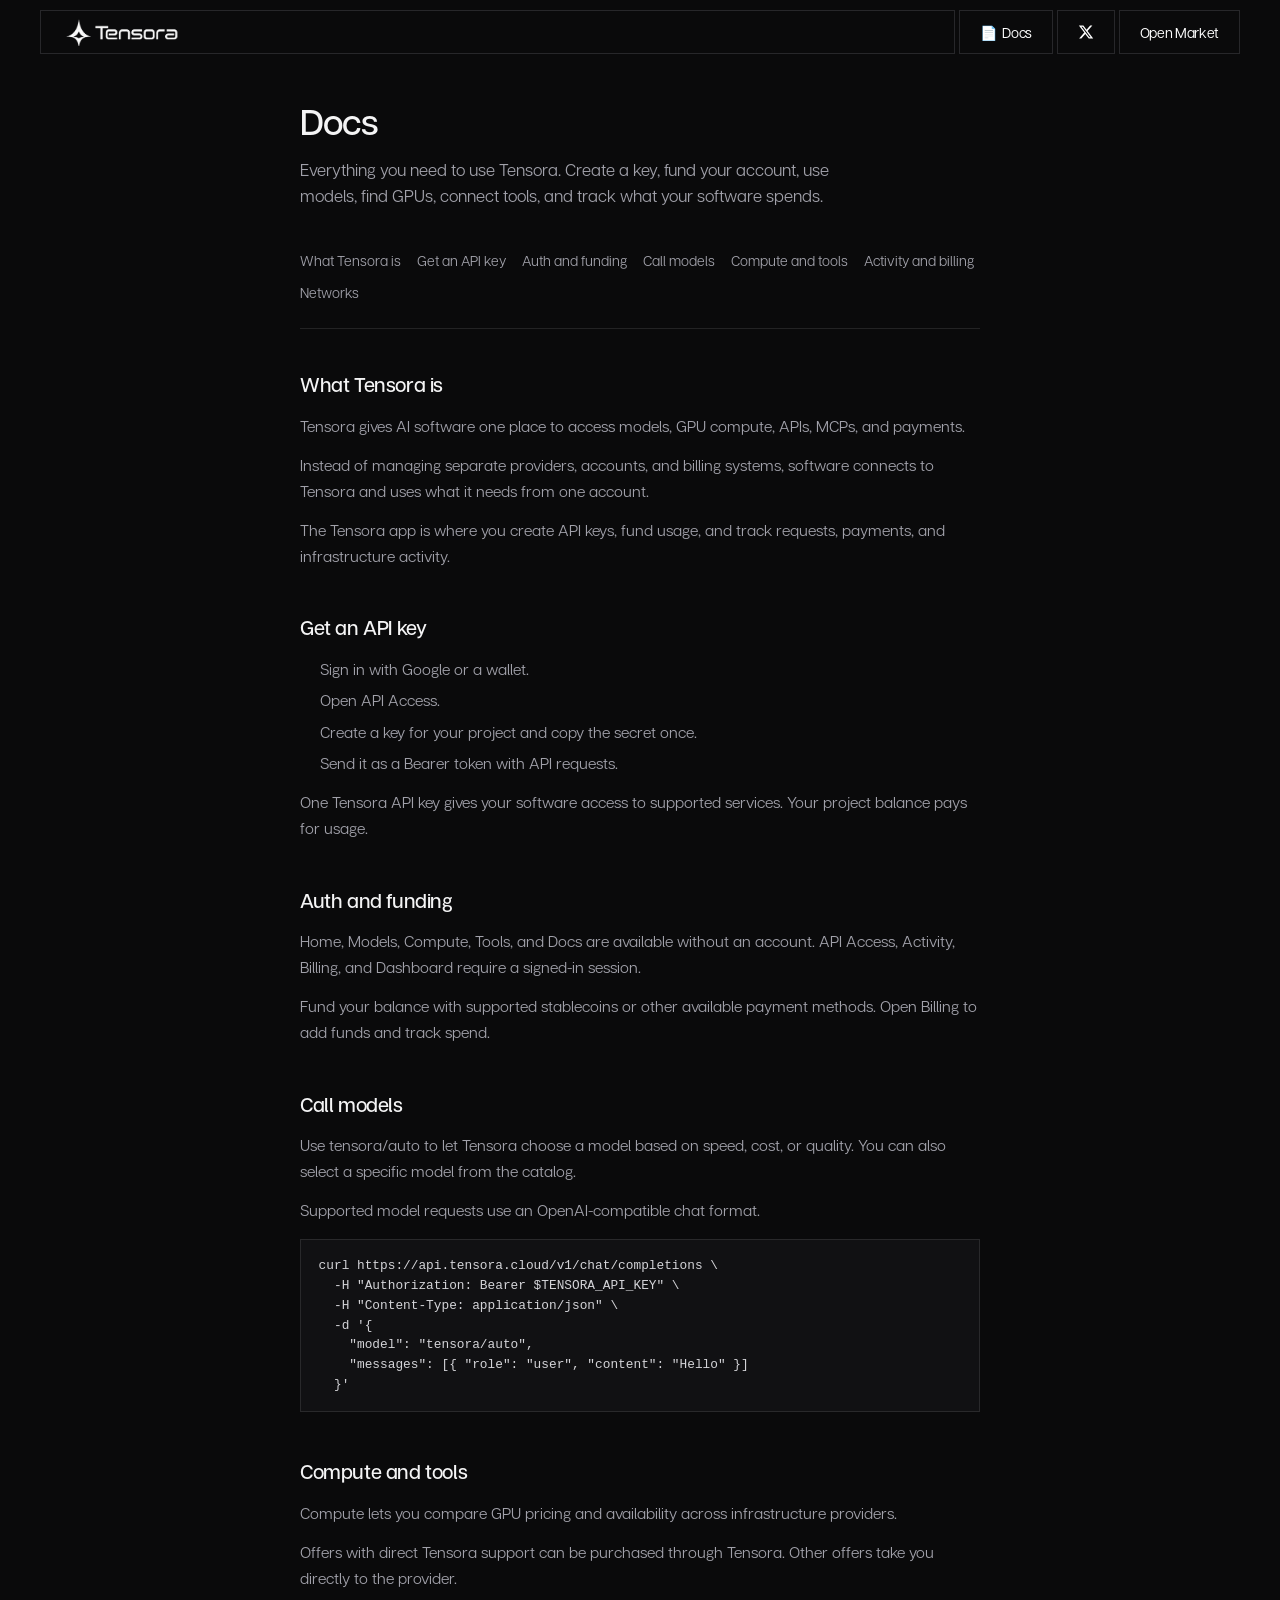
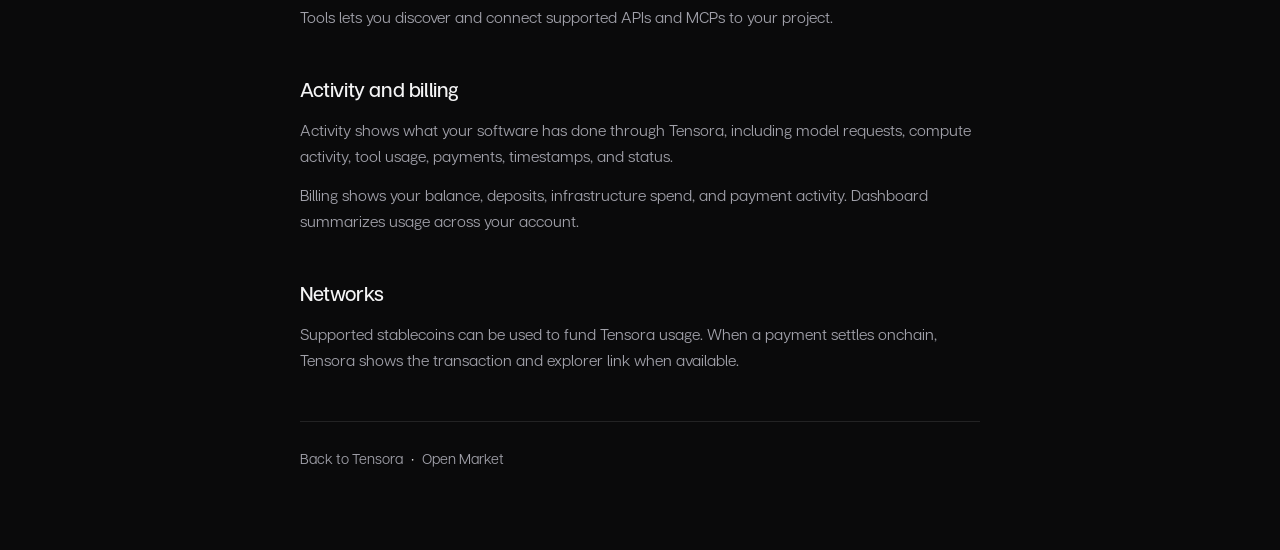
==== commit dbd4e14b: "Landing: below-retail market brand copy + Open Market CTA Co-authored-by: Cursor <cursoragent@cursor" ====
--- a/docs.html
+++ b/docs.html
@@ -125,7 +125,7 @@
         <a aria-label="X (Twitter)" class="inline-flex items-center justify-center h-11 gap-1.5 font-medium tracking-tight transition duration-200 ease-in-out border border-white/20 bg-transparent text-white hover:bg-white/10 px-5 text-sm" href="https://x.com/tensoracloud" rel="noopener noreferrer" target="_blank">
           <svg aria-hidden="true" fill="currentColor" height="16" viewBox="0 0 24 24" width="16" xmlns="http://www.w3.org/2000/svg"><path d="M18.244 2.25h3.308l-7.227 8.26 8.502 11.24H16.17l-5.214-6.817L4.99 21.75H1.68l7.73-8.835L1.254 2.25H8.08l4.713 6.231zm-1.161 17.52h1.833L7.084 4.126H5.117z"></path></svg>
         </a>
-        <a class="inline-flex items-center justify-center h-11 gap-1.5 font-medium tracking-tight transition duration-200 ease-in-out border border-white/20 bg-transparent text-white hover:bg-white/10 px-5 text-sm" href="https://app.tensoracloud.xyz/lab/home">App</a>
+        <a class="inline-flex items-center justify-center h-11 gap-1.5 font-medium tracking-tight transition duration-200 ease-in-out border border-white/20 bg-transparent text-white hover:bg-white/10 px-5 text-sm" href="https://app.tensoracloud.xyz/lab/home">Open Market</a>
       </nav>
     </div>
   </header>
@@ -202,7 +202,7 @@
     <div class="docs-footer-link">
       <a href="index.html">Back to Tensora</a>
       &nbsp;·&nbsp;
-      <a href="https://app.tensoracloud.xyz/lab/home">Open Lab</a>
+      <a href="https://app.tensoracloud.xyz/lab/home">Open Market</a>
     </div>
   </main>
 </body>
